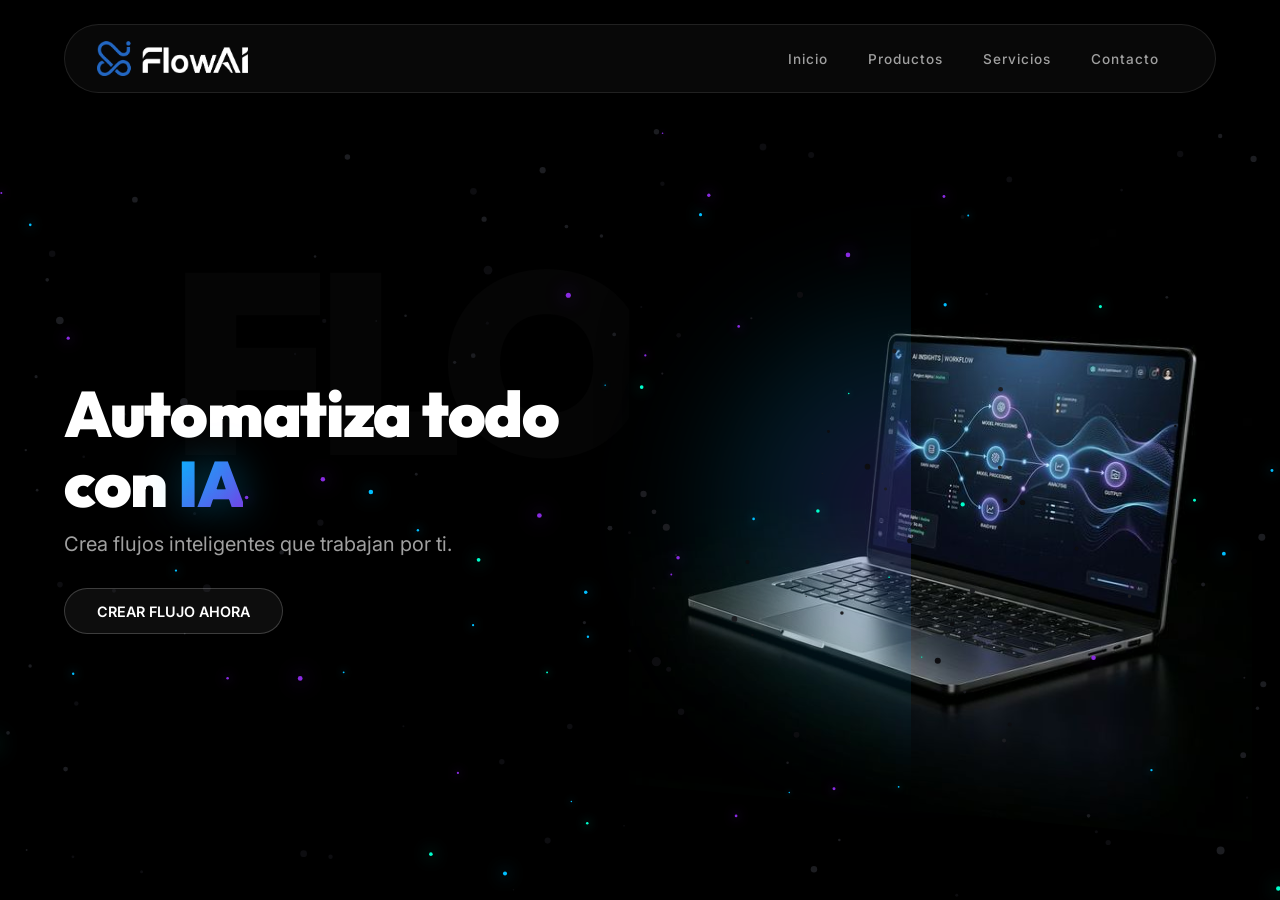
==== index.html @ 856b914f "Base Inicial- hero+header Guardando la versión inicial del proyecto con la sección Hero y el Header " ====
<!DOCTYPE html>
<html lang="es">
<head>
    <meta charset="UTF-8">
    <meta name="viewport" content="width=device-width, initial-scale=1.0">
    <title>FlowAI - Automatiza todo con IA</title>
    <link rel="stylesheet" href="style.css">
    <link href="https://fonts.googleapis.com/css2?family=Inter:wght@400;500;600;800&family=Outfit:wght@800;900&display=swap" rel="stylesheet">
</head>
<body>
    <div class="background-title">FLOWAI</div>
    
    <nav class="navbar glass">
        <div class="nav-brand">
            <img src="assets/logo.png" alt="FlowAI Logo" class="brand-logo">
        </div>
        <div class="nav-links">
            <a href="#" class="nav-link">Inicio</a>
            <a href="#" class="nav-link">Productos</a>
            <a href="#" class="nav-link">Servicios</a>
            <a href="#" class="nav-link">Contacto</a>
        </div>
        <!-- Mobile Menu Toggle -->
        <button class="mobile-menu-btn">☰</button>
    </nav>

    <main class="hero">
        <canvas id="particle-canvas" class="particle-canvas"></canvas>
        
        <div class="hero-text fade-in-up">
            <h1 class="main-title">Automatiza todo con <span class="text-gradient">IA</span></h1>
            <p class="subtitle">Crea flujos inteligentes que trabajan por ti.</p>
            <div class="hero-actions" style="margin-top: 2rem;">
                <a href="#" class="btn-primary glow-effect">CREAR FLUJO AHORA</a>
            </div>
        </div>

        <div class="hero-image-container fade-in-up delay-1" id="laptop-img-wrapper">
            <div class="image-glow-bg"></div>
            <!-- Posición ligeramente a la derecha -->
            <img src="assets/laptop.png" alt="Futuristic FlowAI Dashboard" class="main-laptop-img" id="laptop-img">
            
            <!-- Overlay animé over the screen area -->
            <div id="dashboard-overlay">
                <div class="data-pulse" style="top: 30%; left: 25%; background: var(--accent-blue); box-shadow: 0 0 20px var(--accent-blue);"></div>
                <div class="data-pulse delay-1" style="top: 55%; left: 45%; background: var(--accent-purple); box-shadow: 0 0 25px var(--accent-purple);"></div>
                <div class="data-pulse delay-2" style="top: 40%; left: 75%; background: var(--accent-green); box-shadow: 0 0 20px var(--accent-green);"></div>
                
                <svg width="100%" height="100%" class="overlay-svg">
                    <defs>
                        <linearGradient id="flowGrad" x1="0%" y1="0%" x2="100%" y2="100%">
                            <stop offset="0%" stop-color="#00bfff" stop-opacity="0" />
                            <stop offset="50%" stop-color="#8a2be2" stop-opacity="0.8" />
                            <stop offset="100%" stop-color="#00ffcc" stop-opacity="0" />
                        </linearGradient>
                    </defs>
                    <path class="flow-line-1" d="M 25% 30% Q 35% 55% 45% 55%" fill="none" stroke="url(#flowGrad)" stroke-width="2"/>
                    <path class="flow-line-2" d="M 45% 55% Q 60% 40% 75% 40%" fill="none" stroke="url(#flowGrad)" stroke-width="2"/>
                </svg>
            </div>
        </div>

    </main>

    <script src="script.js"></script>
</body>
</html>
---- style.css ----
:root {
    --bg-color: #000000;
    --accent-blue: #00bfff;
    --accent-purple: #8a2be2;
    --accent-green: #00ffcc;
    --text-main: #ffffff;
    --text-muted: #a0a0a0;
    --glass-bg: rgba(255, 255, 255, 0.03);
    --glass-border: rgba(255, 255, 255, 0.1);
}

* {
    box-sizing: border-box;
    margin: 0;
    padding: 0;
}

body {
    background-color: var(--bg-color);
    color: var(--text-main);
    font-family: 'Inter', sans-serif;
    min-height: 100vh;
    overflow-x: hidden;
    overflow-y: auto;
    display: flex;
    flex-direction: column;
}

/* Background Title */
.background-title {
    position: absolute;
    top: 40%;
    left: 50%;
    transform: translate(-50%, -50%);
    font-family: 'Outfit', sans-serif;
    font-size: 20vw;
    font-weight: 900;
    color: rgba(255, 255, 255, 0.02);
    z-index: -1;
    pointer-events: none;
    white-space: nowrap;
    letter-spacing: -0.05em;
    user-select: none;
}

/* Glassmorphism */
.glass {
    background: var(--glass-bg);
    backdrop-filter: blur(12px);
    -webkit-backdrop-filter: blur(12px);
    border: 1px solid var(--glass-border);
}

/* Navbar */
.navbar {
    display: flex;
    justify-content: space-between;
    align-items: center;
    padding: 1rem 2rem;
    margin: 1.5rem auto;
    width: 90%;
    max-width: 1400px;
    border-radius: 50px;
    z-index: 20;
    box-shadow: 0 4px 30px rgba(0, 0, 0, 0.5);
}

.nav-brand {
    display: flex;
    align-items: center;
}

.brand-logo {
    height: 35px; /* Altura óptima para escritorio */
    width: auto;
    object-fit: contain;
    transition: transform 0.3s ease;
}

.brand-logo:hover {
    transform: scale(1.05); /* Microinteracción premium */
}

.nav-links {
    display: flex;
    gap: 2.5rem;
    align-items: center;
    margin-left: auto; /* Empuja el menú a la derecha */
    margin-right: 1.5rem;
}

.nav-link {
    color: var(--text-muted);
    text-decoration: none;
    font-size: 0.85rem;
    font-weight: 500;
    letter-spacing: 1px;
    transition: color 0.3s ease;
}

.nav-link:hover { color: var(--text-main); }

.mobile-menu-btn {
    display: none;
    background: none;
    border: none;
    color: white;
    font-size: 1.5rem;
    cursor: pointer;
}

.btn-primary {
    background: rgba(255, 255, 255, 0.05);
    border: 1px solid rgba(255, 255, 255, 0.2);
    padding: 0.85rem 2rem;
    border-radius: 30px;
    color: var(--text-main);
    text-decoration: none;
    font-weight: 600;
    font-size: 0.9rem;
    transition: all 0.3s ease;
    position: relative;
    overflow: hidden;
    display: inline-block;
}

.btn-primary::before {
    content: '';
    position: absolute;
    top: 0; left: -100%;
    width: 100%; height: 100%;
    background: linear-gradient(90deg, transparent, rgba(255,255,255,0.2), transparent);
    transition: left 0.5s ease;
}

.btn-primary:hover::before { left: 100%; }

.btn-primary:hover {
    box-shadow: 0 0 20px rgba(0, 191, 255, 0.3), 0 0 40px rgba(138, 43, 226, 0.3);
    border-color: rgba(255, 255, 255, 0.6);
    background: rgba(255, 255, 255, 0.1);
    transform: translateY(-2px);
}

/* NEW Hero Section Layout */
.hero {
    display: flex;
    flex-direction: row;
    align-items: center;
    justify-content: space-between;
    flex-grow: 1;
    padding: 5vh 5%;
    perspective: 1200px;
    z-index: 1;
    max-width: 1400px;
    margin: 0 auto;
    width: 100%;
}

.hero-text {
    flex: 1;
    text-align: left;
    z-index: 10;
    max-width: 600px;
}

.main-title {
    font-size: clamp(3rem, 5vw, 5rem);
    font-family: 'Outfit', sans-serif;
    font-weight: 900;
    margin-bottom: 0.8rem;
    line-height: 1.1;
    letter-spacing: -0.02em;
}

.text-gradient {
    background: linear-gradient(135deg, var(--accent-blue), var(--accent-purple));
    -webkit-background-clip: text;
    background-clip: text;
    -webkit-text-fill-color: transparent;
    text-shadow: 0 0 40px rgba(0, 191, 255, 0.4);
}

.subtitle {
    font-size: clamp(1rem, 2vw, 1.25rem);
    color: var(--text-muted);
    max-width: 500px;
    font-weight: 400;
}

/* Image Container */
.hero-image-container {
    flex: 1.2;
    position: relative;
    display: flex;
    justify-content: center;
    align-items: center;
    transform-style: preserve-3d;
    height: 70vh;
    min-height: 500px;
    margin-left: 2rem;
}

.main-laptop-img {
    width: 120%; /* Scale up slightly for dramatic macro effect */
    max-width: 1000px;
    height: auto;
    object-fit: contain;
    filter: drop-shadow(0 40px 60px rgba(0,0,0,0.9));
    transform-style: preserve-3d;
    z-index: 3;
    animation: float-img 8s ease-in-out infinite;
    transform: rotateY(-5deg); /* Base angle */
}

@keyframes float-img {
    0%, 100% { transform: translateY(0) rotateX(2deg) rotateY(-5deg); }
    50% { transform: translateY(-12px) rotateX(0deg) rotateY(-3deg); }
}

.image-glow-bg {
    position: absolute;
    top: 50%; left: 50%;
    transform: translate(-50%, -50%);
    width: 80%; height: 80%;
    background: radial-gradient(circle at center, rgba(138, 43, 226, 0.25) 0%, rgba(0, 191, 255, 0.15) 40%, transparent 70%);
    filter: blur(50px);
    z-index: 1;
    animation: pulseGlow 6s infinite alternate ease-in-out;
    pointer-events: none;
}

@keyframes pulseGlow {
    0% { transform: translate(-50%, -50%) scale(0.9); opacity: 0.6; }
    100% { transform: translate(-50%, -50%) scale(1.1); opacity: 1; }
}

/* Particles Framework (Canvas based) */
.particle-canvas {
    position: absolute;
    top: 0; left: 0;
    width: 100%; height: 100%;
    pointer-events: none;
    z-index: 2; /* Strict background layer behind laptop */
}

/* Existing utility animations */
.delay-1 { animation-delay: 0.3s; }

.fade-in-up {
    opacity: 0;
    transform: translateY(30px);
    animation: fadeInUp 1s forwards cubic-bezier(0.16, 1, 0.3, 1);
}

@keyframes fadeInUp {
    to {
        opacity: 1;
        transform: translateY(0);
    }
}

/* Animated Dashboard Overlay */
#dashboard-overlay {
    position: absolute;
    top: 8%;
    left: 18%;
    width: 65%;
    height: 60%;
    transform-style: preserve-3d;
    z-index: 4;
    pointer-events: none;
    transform: perspective(1000px) rotateY(-5deg);
}

.data-pulse {
    position: absolute;
    width: 8px; height: 8px;
    border-radius: 50%;
    animation: ping 3s cubic-bezier(0, 0, 0.2, 1) infinite;
    transform: translate(-50%, -50%);
}

@keyframes ping {
    75%, 100% {
        transform: translate(-50%, -50%) scale(2.5);
        opacity: 0;
    }
}

.overlay-svg {
    position: absolute;
    top: 0; left: 0;
    pointer-events: none;
}

.flow-line-1, .flow-line-2 {
    stroke-dasharray: 100;
    stroke-dashoffset: 100;
    animation: svgDashFlow 4s linear infinite;
}

.flow-line-2 {
    animation-delay: 2s;
}

@keyframes svgDashFlow {
    from { stroke-dashoffset: 100; opacity: 0; }
    10% { opacity: 1; }
    80% { opacity: 1; }
    to { stroke-dashoffset: -100; opacity: 0; }
}

/* Mobile Responsiveness */
@media (max-width: 992px) {
    .hero {
        flex-direction: column-reverse;
        text-align: center;
        padding-top: 5vh;
        gap: 2rem;
    }
    
    .hero-text {
        text-align: center;
        margin-bottom: 2rem;
        max-width: 100%;
        width: 100%;
    }
    
    .hero-actions {
        display: flex;
        justify-content: center;
    }

    .subtitle { margin: 0 auto; }
    
    .hero-image-container {
        width: 100%;
        margin-left: 0;
        height: auto;
        min-height: 350px;
        display: flex;
        justify-content: center;
    }
    
    .main-laptop-img {
        width: 100%;
        max-width: 600px;
        margin-top: 0;
    }
}

@media (max-width: 768px) {
    .navbar {
        border-radius: 20px;
        padding: 1rem 1.5rem;
    }
    .brand-logo { height: 26px; } /* Ajuste de tamaño para móvil */
    .nav-links, .nav-right { display: none; }
    .mobile-menu-btn { display: block; }
    .main-title { font-size: 2.5rem; }
    .background-title { font-size: 28vw; top: 25%; }
}
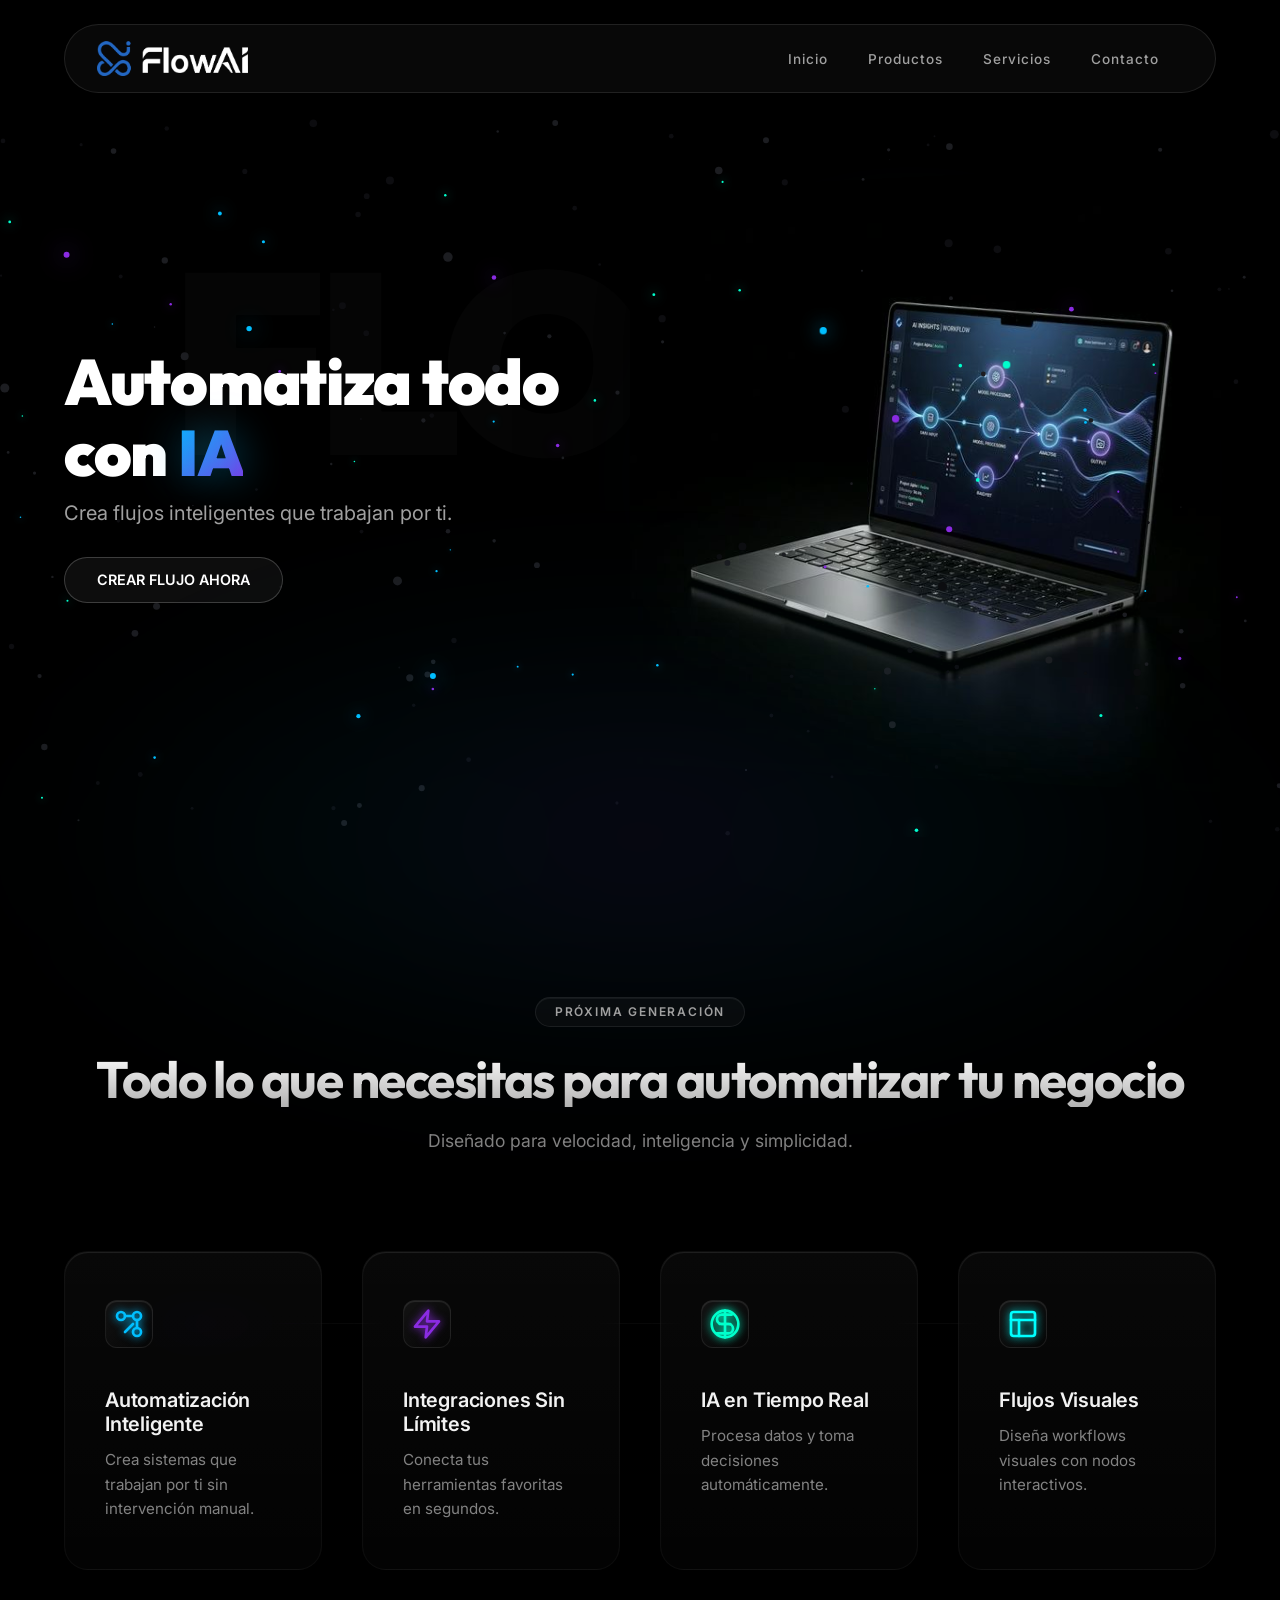
==== commit dcafecf5: "feat: sección de características completa" ====
--- a/index.html
+++ b/index.html
@@ -61,6 +61,74 @@
         </div>
 
     </main>
+    <!-- Features Section -->
+    <section class="features" id="features">
+        <div class="features-header fade-in-up">
+            <span class="features-badge">PRÓXIMA GENERACIÓN</span>
+            <h2 class="features-title">Todo lo que necesitas para automatizar tu negocio</h2>
+            <p class="features-subtitle">Diseñado para velocidad, inteligencia y simplicidad.</p>
+        </div>
+        
+        <div class="features-grid">
+            <div class="features-data-flow"></div>
+            <!-- Card 1 -->
+            <div class="feature-card glass fade-in-up delay-1">
+                <div class="card-bg-animation"></div>
+                <div class="icon-container glow-blue">
+                    <svg width="32" height="32" viewBox="0 0 24 24" fill="none" class="feature-icon" stroke="currentColor" stroke-width="2" stroke-linecap="round" stroke-linejoin="round">
+                        <circle cx="18" cy="18" r="3"></circle>
+                        <circle cx="6" cy="6" r="3"></circle>
+                        <circle cx="18" cy="6" r="3"></circle>
+                        <path d="M18 9v6"></path>
+                        <path d="M9 18l6-6"></path>
+                        <path d="M9 6l6 0"></path>
+                    </svg>
+                </div>
+                <h3 class="card-title">Automatización Inteligente</h3>
+                <p class="card-desc">Crea sistemas que trabajan por ti sin intervención manual.</p>
+            </div>
+
+            <!-- Card 2 -->
+            <div class="feature-card glass fade-in-up delay-2">
+                <div class="card-bg-animation"></div>
+                <div class="icon-container glow-purple">
+                    <svg width="32" height="32" viewBox="0 0 24 24" fill="none" class="feature-icon" stroke="currentColor" stroke-width="2" stroke-linecap="round" stroke-linejoin="round">
+                        <polygon points="13 2 3 14 12 14 11 22 21 10 12 10 13 2"></polygon>
+                    </svg>
+                </div>
+                <h3 class="card-title">Integraciones Sin Límites</h3>
+                <p class="card-desc">Conecta tus herramientas favoritas en segundos.</p>
+            </div>
+
+            <!-- Card 3 -->
+            <div class="feature-card glass fade-in-up delay-3">
+                <div class="card-bg-animation"></div>
+                <div class="icon-container glow-green">
+                    <svg width="32" height="32" viewBox="0 0 24 24" fill="none" class="feature-icon" stroke="currentColor" stroke-width="2" stroke-linecap="round" stroke-linejoin="round">
+                        <path d="M12 2v20M17 5H9.5a3.5 3.5 0 0 0 0 7h5a3.5 3.5 0 0 1 0 7H6"></path>
+                        <circle cx="12" cy="12" r="10"></circle>
+                        <path d="M16 12H8"></path>
+                    </svg>
+                </div>
+                <h3 class="card-title">IA en Tiempo Real</h3>
+                <p class="card-desc">Procesa datos y toma decisiones automáticamente.</p>
+            </div>
+
+            <!-- Card 4 -->
+            <div class="feature-card glass fade-in-up delay-4">
+                <div class="card-bg-animation"></div>
+                <div class="icon-container glow-cyan">
+                    <svg width="32" height="32" viewBox="0 0 24 24" fill="none" class="feature-icon" stroke="currentColor" stroke-width="2" stroke-linecap="round" stroke-linejoin="round">
+                        <rect x="3" y="3" width="18" height="18" rx="2" ry="2"></rect>
+                        <line x1="3" y1="9" x2="21" y2="9"></line>
+                        <line x1="9" y1="21" x2="9" y2="9"></line>
+                    </svg>
+                </div>
+                <h3 class="card-title">Flujos Visuales</h3>
+                <p class="card-desc">Diseña workflows visuales con nodos interactivos.</p>
+            </div>
+        </div>
+    </section>
 
     <script src="script.js"></script>
 </body>
--- a/style.css
+++ b/style.css
@@ -361,3 +361,272 @@
     .main-title { font-size: 2.5rem; }
     .background-title { font-size: 28vw; top: 25%; }
 }
+
+/* --- Features Section --- */
+.features {
+    padding: 10rem 5%;
+    width: 100%;
+    max-width: 1400px;
+    margin: 0 auto;
+    position: relative;
+    z-index: 10;
+}
+
+/* Ambient glow transition from Hero */
+.features::before {
+    content: '';
+    position: absolute;
+    top: 0;
+    left: 50%;
+    transform: translateX(-50%) translateY(-50%);
+    width: 100vw;
+    height: 500px;
+    background: radial-gradient(ellipse at center, rgba(138, 43, 226, 0.1) 0%, rgba(0, 191, 255, 0.05) 30%, transparent 70%);
+    pointer-events: none;
+    z-index: -1;
+    filter: blur(80px);
+}
+
+.features-header {
+    text-align: center;
+    margin-bottom: 6rem;
+}
+
+.features-badge {
+    display: inline-block;
+    padding: 0.4rem 1.2rem;
+    background: rgba(255, 255, 255, 0.03);
+    border: 1px solid rgba(255, 255, 255, 0.08);
+    border-radius: 100px;
+    font-size: 0.75rem;
+    font-weight: 600;
+    letter-spacing: 0.15em;
+    color: #a0a0a0;
+    margin-bottom: 1.5rem;
+    text-transform: uppercase;
+    box-shadow: inset 0 1px 0 rgba(255, 255, 255, 0.05);
+}
+
+.features-title {
+    font-size: clamp(2.5rem, 4vw, 4rem);
+    font-family: 'Outfit', sans-serif;
+    font-weight: 700;
+    margin-bottom: 1.25rem;
+    line-height: 1.1;
+    letter-spacing: -0.03em;
+    background: linear-gradient(180deg, #ffffff 0%, rgba(255, 255, 255, 0.7) 100%);
+    -webkit-background-clip: text;
+    background-clip: text;
+    -webkit-text-fill-color: transparent;
+}
+
+.features-subtitle {
+    font-size: clamp(1.1rem, 1.2vw, 1.25rem);
+    color: rgba(255, 255, 255, 0.5);
+    max-width: 600px;
+    margin: 0 auto;
+    line-height: 1.6;
+}
+
+.features-grid {
+    display: grid;
+    grid-template-columns: repeat(4, 1fr);
+    gap: 2.5rem;
+    position: relative;
+}
+
+/* Animated Data Flow Line */
+.features-data-flow {
+    position: absolute;
+    top: 72px; /* 3rem padding + 24px half icon */
+    left: 8%;
+    right: 8%;
+    height: 1px;
+    background: rgba(255, 255, 255, 0.04);
+    z-index: 0;
+    pointer-events: none;
+    overflow: hidden;
+}
+
+.features-data-flow::after {
+    content: '';
+    position: absolute;
+    top: 0; left: -10%; width: 25%; height: 100%;
+    background: linear-gradient(90deg, transparent, var(--accent-blue), var(--accent-purple), transparent);
+    animation: flow-line-anim 6s ease-in-out infinite;
+    box-shadow: 0 0 10px var(--accent-purple);
+}
+
+@keyframes flow-line-anim {
+    0% { left: -30%; opacity: 0; }
+    15% { opacity: 1; }
+    85% { opacity: 1; }
+    100% { left: 110%; opacity: 0; }
+}
+
+/* Feature Cards */
+.feature-card {
+    padding: 3rem 2.5rem;
+    border-radius: 24px;
+    position: relative;
+    overflow: hidden;
+    transition: all 0.5s cubic-bezier(0.16, 1, 0.3, 1);
+    display: flex;
+    flex-direction: column;
+    align-items: flex-start;
+    z-index: 1;
+    
+    /* Vercel/Linear premium glass layer */
+    background: linear-gradient(180deg, rgba(255, 255, 255, 0.03) 0%, rgba(255, 255, 255, 0.01) 100%);
+    backdrop-filter: blur(24px);
+    -webkit-backdrop-filter: blur(24px);
+    
+    /* Subtle 3D bordering */
+    border: 1px solid rgba(255, 255, 255, 0.04);
+    box-shadow: 
+        0 10px 30px rgba(0, 0, 0, 0.4),
+        inset 0 1px 1px rgba(255, 255, 255, 0.1);
+}
+
+.feature-card:hover {
+    transform: translateY(-8px) scale(1.02);
+    border-color: rgba(255, 255, 255, 0.15);
+    background: linear-gradient(180deg, rgba(255, 255, 255, 0.05) 0%, rgba(255, 255, 255, 0.01) 100%);
+    box-shadow: 
+        0 30px 60px rgba(0, 0, 0, 0.8),
+        inset 0 1px 1px rgba(255, 255, 255, 0.2), 
+        inset 0 0 40px rgba(255, 255, 255, 0.03);
+    z-index: 2;
+}
+
+/* Internal Animated Decor - Intensified Depth */
+.card-bg-animation {
+    position: absolute;
+    top: -50%;
+    left: -50%;
+    width: 200%;
+    height: 200%;
+    background: radial-gradient(circle at center, rgba(255,255,255,0.08) 0%, transparent 60%);
+    opacity: 0;
+    transition: opacity 0.6s ease;
+    pointer-events: none;
+    z-index: 0;
+}
+
+.feature-card:hover .card-bg-animation {
+    opacity: 1;
+    animation: spinGlow 12s linear infinite;
+}
+
+@keyframes spinGlow {
+    from { transform: rotate(0deg) scale(1.2); }
+    to { transform: rotate(360deg) scale(1.2); }
+}
+
+/* Icons */
+.icon-container {
+    width: 48px;
+    height: 48px;
+    border-radius: 12px;
+    display: flex;
+    justify-content: center;
+    align-items: center;
+    background: linear-gradient(135deg, rgba(255,255,255,0.05) 0%, rgba(255,255,255,0.0) 100%);
+    border: 1px solid rgba(255, 255, 255, 0.08);
+    box-shadow: inset 0 1px 1px rgba(255, 255, 255, 0.1);
+    margin-bottom: 2.5rem;
+    transition: all 0.5s cubic-bezier(0.16, 1, 0.3, 1);
+    position: relative;
+    z-index: 1;
+    animation: float-icon 4s ease-in-out infinite alternate;
+}
+
+.feature-card:nth-child(2) .icon-container { animation-delay: -1s; }
+.feature-card:nth-child(3) .icon-container { animation-delay: -2s; }
+.feature-card:nth-child(4) .icon-container { animation-delay: -3s; }
+
+@keyframes float-icon {
+    0% { transform: translateY(0); }
+    100% { transform: translateY(-5px); }
+}
+
+.feature-icon {
+    transition: all 0.5s cubic-bezier(0.16, 1, 0.3, 1);
+    filter: drop-shadow(0 0 4px currentColor); /* Base glow */
+}
+
+.glow-blue { color: var(--accent-blue); }
+.glow-purple { color: var(--accent-purple); }
+.glow-green { color: var(--accent-green); }
+.glow-cyan { color: #00ffff; }
+
+.feature-card:hover .glow-blue {
+    box-shadow: 0 0 20px rgba(0, 191, 255, 0.4) inset, 0 0 50px rgba(0, 191, 255, 0.3), inset 0 1px 1px rgba(0, 191, 255, 0.8);
+    border-color: rgba(0, 191, 255, 0.6);
+    background: rgba(0, 191, 255, 0.1);
+}
+.feature-card:hover .glow-purple {
+    box-shadow: 0 0 20px rgba(138, 43, 226, 0.4) inset, 0 0 50px rgba(138, 43, 226, 0.3), inset 0 1px 1px rgba(138, 43, 226, 0.8);
+    border-color: rgba(138, 43, 226, 0.6);
+    background: rgba(138, 43, 226, 0.1);
+}
+.feature-card:hover .glow-green {
+    box-shadow: 0 0 20px rgba(0, 255, 204, 0.4) inset, 0 0 50px rgba(0, 255, 204, 0.3), inset 0 1px 1px rgba(0, 255, 204, 0.8);
+    border-color: rgba(0, 255, 204, 0.6);
+    background: rgba(0, 255, 204, 0.1);
+}
+.feature-card:hover .glow-cyan {
+    box-shadow: 0 0 20px rgba(0, 255, 255, 0.4) inset, 0 0 50px rgba(0, 255, 255, 0.3), inset 0 1px 1px rgba(0, 255, 255, 0.8);
+    border-color: rgba(0, 255, 255, 0.6);
+    background: rgba(0, 255, 255, 0.1);
+}
+
+.feature-card:hover .feature-icon {
+    filter: drop-shadow(0 0 16px currentColor) drop-shadow(0 0 24px currentColor);
+    transform: scale(1.15) translateY(-2px);
+}
+
+/* Texts */
+.card-title {
+    font-size: 1.25rem;
+    font-weight: 600;
+    margin-bottom: 0.75rem;
+    position: relative;
+    z-index: 1;
+    letter-spacing: -0.01em;
+    color: rgba(255, 255, 255, 0.95);
+}
+
+.card-desc {
+    font-size: 0.95rem;
+    color: rgba(255, 255, 255, 0.5);
+    line-height: 1.6;
+    position: relative;
+    z-index: 1;
+    font-weight: 400;
+}
+
+/* Animations setup for delays */
+.delay-1 { animation-delay: 0.2s; }
+.delay-2 { animation-delay: 0.4s; }
+.delay-3 { animation-delay: 0.6s; }
+.delay-4 { animation-delay: 0.8s; }
+
+/* Responsive adjustments */
+@media (max-width: 1200px) {
+    .features-grid {
+        grid-template-columns: repeat(2, 1fr);
+    }
+}
+
+@media (max-width: 768px) {
+    .features {
+        padding: 5rem 5%;
+    }
+    .features-grid {
+        grid-template-columns: 1fr;
+    }
+    .feature-card {
+        padding: 2rem 1.75rem;
+    }
+}
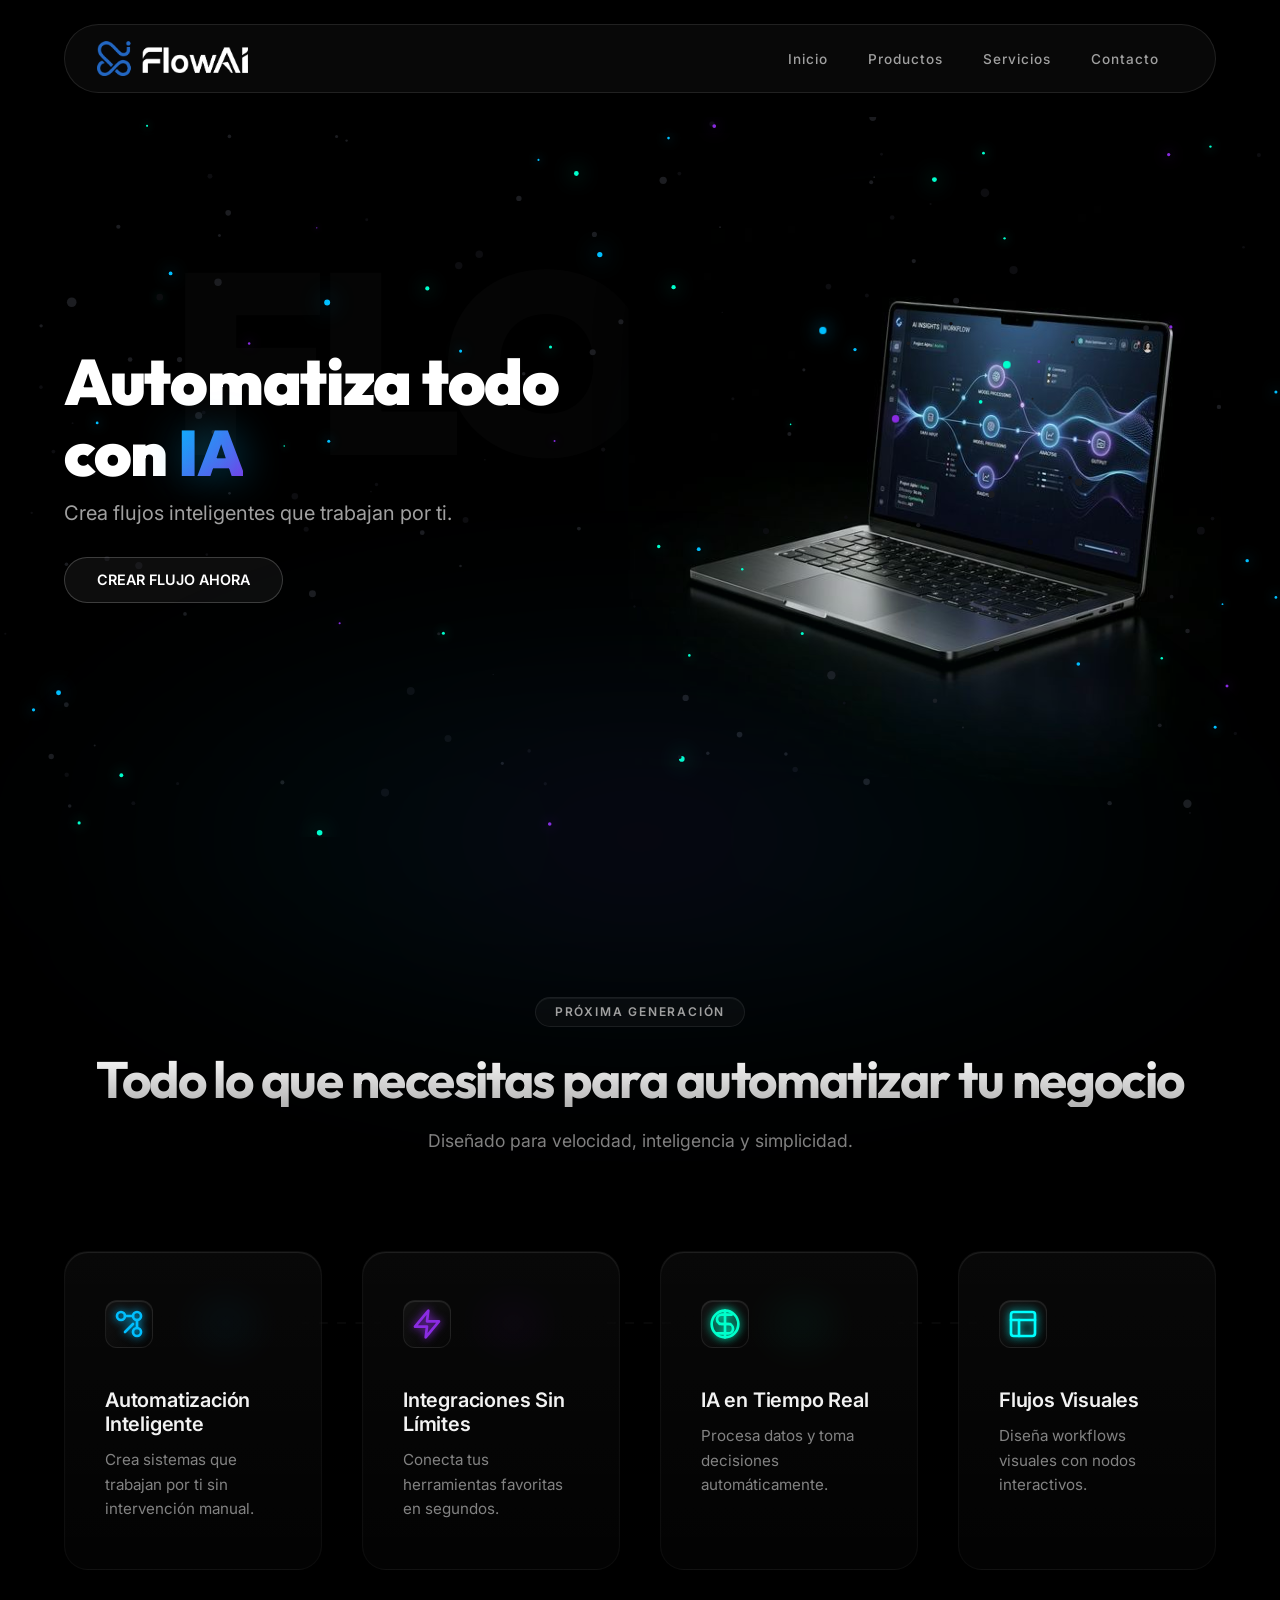
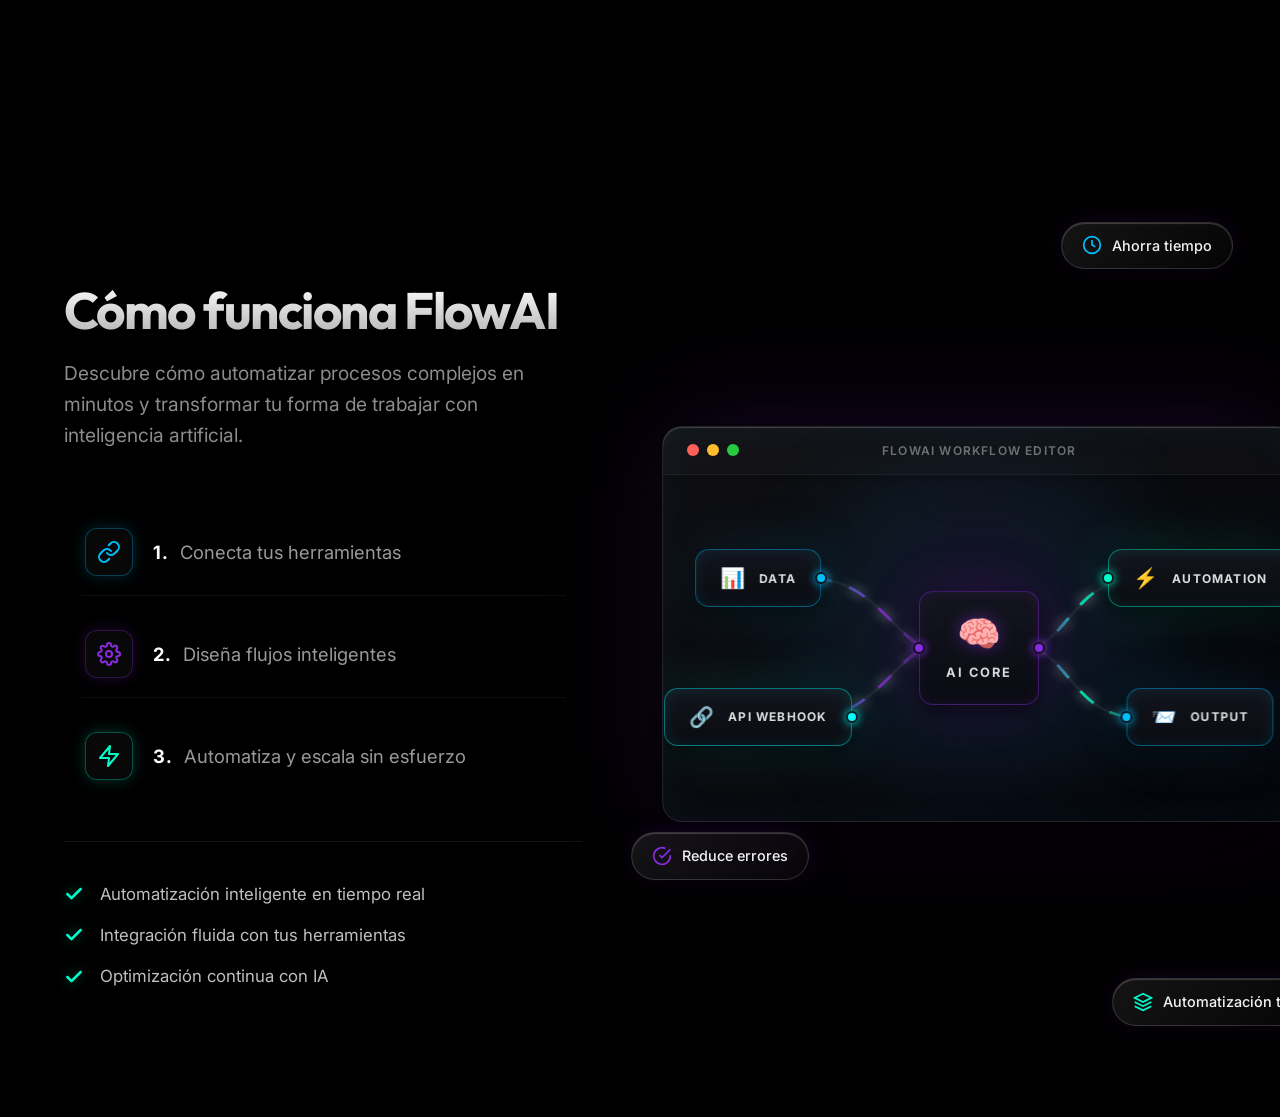
==== commit 2960ecf2: "sección-Demo/Showcase" ====
--- a/index.html
+++ b/index.html
@@ -70,7 +70,18 @@
         </div>
         
         <div class="features-grid">
-            <div class="features-data-flow"></div>
+            <!-- Animated Flow Connectors -->
+            <svg class="feature-connections-svg" viewBox="0 0 1000 10" preserveAspectRatio="none">
+                <!-- Base Tracks -->
+                <path d="M 125 5 L 375 5" class="fc-line" />
+                <path d="M 375 5 L 625 5" class="fc-line" />
+                <path d="M 625 5 L 875 5" class="fc-line" />
+                
+                <!-- Animated Packets -->
+                <path d="M 125 5 L 375 5" class="fc-anim line-1" />
+                <path d="M 375 5 L 625 5" class="fc-anim line-2" />
+                <path d="M 625 5 L 875 5" class="fc-anim line-3" />
+            </svg>
             <!-- Card 1 -->
             <div class="feature-card glass fade-in-up delay-1">
                 <div class="card-bg-animation"></div>
@@ -130,6 +141,149 @@
         </div>
     </section>
 
+    <!-- Showcase / Demo Section -->
+    <section class="showcase" id="showcase">
+        <div class="showcase-content">
+            <!-- Left Side: Text and Steps -->
+            <div class="showcase-text fade-in-up">
+                <h2 class="showcase-title">Cómo funciona FlowAI</h2>
+                <p class="showcase-subtitle">Descubre cómo automatizar procesos complejos en minutos y transformar tu forma de trabajar con inteligencia artificial.</p>
+                
+                <div class="showcase-steps">
+                    <div class="step-item fade-in-up delay-1">
+                        <div class="step-icon glow-blue">
+                            <svg width="24" height="24" viewBox="0 0 24 24" fill="none" stroke="currentcolor" stroke-width="2" stroke-linecap="round" stroke-linejoin="round"><path d="M10 13a5 5 0 0 0 7.54.54l3-3a5 5 0 0 0-7.07-7.07l-1.72 1.71"></path><path d="M14 11a5 5 0 0 0-7.54-.54l-3 3a5 5 0 0 0 7.07 7.07l1.71-1.71"></path></svg>
+                        </div>
+                        <span class="step-text"><strong>1.</strong> Conecta tus herramientas</span>
+                    </div>
+                    <div class="step-item fade-in-up delay-2">
+                        <div class="step-icon glow-purple">
+                            <svg width="24" height="24" viewBox="0 0 24 24" fill="none" stroke="currentcolor" stroke-width="2" stroke-linecap="round" stroke-linejoin="round"><circle cx="12" cy="12" r="3"></circle><path d="M19.4 15a1.65 1.65 0 0 0 .33 1.82l.06.06a2 2 0 0 1 0 2.83 2 2 0 0 1-2.83 0l-.06-.06a1.65 1.65 0 0 0-1.82-.33 1.65 1.65 0 0 0-1 1.51V21a2 2 0 0 1-2 2 2 2 0 0 1-2-2v-.09A1.65 1.65 0 0 0 9 19.4a1.65 1.65 0 0 0-1.82.33l-.06.06a2 2 0 0 1-2.83 0 2 2 0 0 1 0-2.83l.06-.06a1.65 1.65 0 0 0 .33-1.82 1.65 1.65 0 0 0-1.51-1H3a2 2 0 0 1-2-2 2 2 0 0 1 2-2h.09A1.65 1.65 0 0 0 4.6 9a1.65 1.65 0 0 0-.33-1.82l-.06-.06a2 2 0 0 1 0-2.83 2 2 0 0 1 2.83 0l.06.06a1.65 1.65 0 0 0 1.82.33H9a1.65 1.65 0 0 0 1-1.51V3a2 2 0 0 1 2-2 2 2 0 0 1 2 2v.09a1.65 1.65 0 0 0 1 1.51 1.65 1.65 0 0 0 1.82-.33l.06-.06a2 2 0 0 1 2.83 0 2 2 0 0 1 0 2.83l-.06.06a1.65 1.65 0 0 0-.33 1.82V9a1.65 1.65 0 0 0 1.51 1H21a2 2 0 0 1 2 2 2 2 0 0 1-2 2h-.09a1.65 1.65 0 0 0-1.51 1z"></path></svg>
+                        </div>
+                        <span class="step-text"><strong>2.</strong> Diseña flujos inteligentes</span>
+                    </div>
+                    <div class="step-item fade-in-up delay-3">
+                        <div class="step-icon glow-green">
+                            <svg width="24" height="24" viewBox="0 0 24 24" fill="none" stroke="currentcolor" stroke-width="2" stroke-linecap="round" stroke-linejoin="round"><path d="M13 2L3 14h9l-1 8 10-12h-9l1-8z"></path></svg>
+                        </div>
+                        <span class="step-text"><strong>3.</strong> Automatiza y escala sin esfuerzo</span>
+                    </div>
+                </div>
+                
+                <div class="showcase-value-points fade-in-up delay-4">
+                    <div class="value-point">
+                        <svg class="check-icon" viewBox="0 0 24 24" fill="none" stroke="currentColor" stroke-width="3" stroke-linecap="round" stroke-linejoin="round"><polyline points="20 6 9 17 4 12"></polyline></svg>
+                        Automatización inteligente en tiempo real
+                    </div>
+                    <div class="value-point">
+                        <svg class="check-icon" viewBox="0 0 24 24" fill="none" stroke="currentColor" stroke-width="3" stroke-linecap="round" stroke-linejoin="round"><polyline points="20 6 9 17 4 12"></polyline></svg>
+                        Integración fluida con tus herramientas
+                    </div>
+                    <div class="value-point">
+                        <svg class="check-icon" viewBox="0 0 24 24" fill="none" stroke="currentColor" stroke-width="3" stroke-linecap="round" stroke-linejoin="round"><polyline points="20 6 9 17 4 12"></polyline></svg>
+                        Optimización continua con IA
+                    </div>
+                </div>
+            </div>
+
+            <!-- Right Side: Visual Showcase -->
+            <div class="showcase-visual fade-in-up delay-2" id="showcase-visual-wrapper">
+                <div class="showcase-dashboard glass" id="showcase-dashboard">
+                    <div class="dashboard-header">
+                        <div class="window-controls">
+                            <span class="dot close"></span>
+                            <span class="dot minimize"></span>
+                            <span class="dot expand"></span>
+                        </div>
+                        <div class="dashboard-title">FlowAI Workflow Editor</div>
+                    </div>
+                    
+                    <div class="dashboard-body">
+                        <div class="dashboard-grid-bg"></div>
+                        
+                        <svg class="workflow-connections" viewBox="0 0 800 500" preserveAspectRatio="none">
+                            <defs>
+                                <linearGradient id="lineGrad1" x1="0%" y1="0%" x2="100%" y2="0%">
+                                    <stop offset="0%" stop-color="#00bfff" stop-opacity="0.2"/>
+                                    <stop offset="50%" stop-color="#8a2be2" stop-opacity="0.8"/>
+                                    <stop offset="100%" stop-color="#8a2be2" stop-opacity="0.2"/>
+                                </linearGradient>
+                                <linearGradient id="lineGrad2" x1="0%" y1="0%" x2="100%" y2="0%">
+                                    <stop offset="0%" stop-color="#8a2be2" stop-opacity="0.2"/>
+                                    <stop offset="50%" stop-color="#00ffcc" stop-opacity="0.8"/>
+                                    <stop offset="100%" stop-color="#00ffcc" stop-opacity="0.2"/>
+                                </linearGradient>
+                                <!-- Dash animation requires solid stroke with glowing effect usually, using flat colors for paths works best -->
+                            </defs>
+                            <!-- Paths with glowing dash offset applied in CSS -->
+                            <!-- DATA (X: 15% -> ~120px) to AI CORE (X: 50% -> ~400px) -->
+                            <path class="flow-path path-base" d="M 190 150 C 270 150, 300 250, 340 250" />
+                            <path class="flow-path path-anim" d="M 190 150 C 270 150, 300 250, 340 250" stroke="url(#lineGrad1)"/>
+                            
+                            <!-- API (X: 15% -> ~120px) to AI CORE -->
+                            <path class="flow-path path-base" d="M 190 350 C 270 350, 300 250, 340 250" />
+                            <path class="flow-path path-anim delay-1" d="M 190 350 C 270 350, 300 250, 340 250" stroke="url(#lineGrad1)"/>
+                            
+                            <!-- AI CORE to AUTOMATION (X: 85% -> ~680px) -->
+                            <path class="flow-path path-base" d="M 460 250 C 510 250, 520 150, 600 150" />
+                            <path class="flow-path path-anim delay-2" d="M 460 250 C 510 250, 520 150, 600 150" stroke="url(#lineGrad2)"/>
+                            
+                            <!-- AI CORE to OUTPUT (X: 85% -> ~680px) -->
+                            <path class="flow-path path-base" d="M 460 250 C 510 250, 520 350, 600 350" />
+                            <path class="flow-path path-anim delay-3" d="M 460 250 C 510 250, 520 350, 600 350" stroke="url(#lineGrad2)"/>
+                        </svg>
+
+                        <!-- Input Nodes (Moved to 15% for more visual breathing room) -->
+                        <div class="wf-node input-node glow-border-blue" style="top: 30%; left: 15%;">
+                            <div class="node-icon">📊</div><span class="node-name">DATA</span>
+                            <div class="node-port out"></div>
+                            <div class="node-glow-bg"></div>
+                        </div>
+                        <div class="wf-node input-node glow-border-cyan" style="top: 70%; left: 15%;">
+                            <div class="node-icon">🔗</div><span class="node-name">API WEBHOOK</span>
+                            <div class="node-port out"></div>
+                            <div class="node-glow-bg"></div>
+                        </div>
+                        
+                        <!-- Core Node -->
+                        <div class="wf-node core-node glow-border-purple" style="top: 50%; left: 50%;">
+                            <div class="node-port in"></div>
+                            <div class="node-icon pulse">🧠</div><span class="node-name">AI CORE</span>
+                            <div class="node-port out"></div>
+                            <div class="node-glow-bg"></div>
+                        </div>
+
+                        <!-- Output Nodes (Moved to 85% for more visual breathing room) -->
+                        <div class="wf-node output-node glow-border-green" style="top: 30%; left: 85%;">
+                            <div class="node-port in"></div>
+                            <div class="node-icon">⚡</div><span class="node-name">AUTOMATION</span>
+                            <div class="node-glow-bg"></div>
+                        </div>
+                        <div class="wf-node output-node glow-border-blue" style="top: 70%; left: 85%;">
+                            <div class="node-port in"></div>
+                            <div class="node-icon">📨</div><span class="node-name">OUTPUT</span>
+                            <div class="node-glow-bg"></div>
+                        </div>
+                    </div>
+                </div>
+
+                <!-- Floating Value Labels -->
+                <div class="value-label glass float-1" style="top: -5%; right: 10%;">
+                    <svg width="20" height="20" viewBox="0 0 24 24" fill="none" stroke="var(--accent-blue)" stroke-width="2"><circle cx="12" cy="12" r="10"></circle><polyline points="12 6 12 12 16 14"></polyline></svg>
+                    Ahorra tiempo
+                </div>
+                <div class="value-label glass float-2" style="bottom: 15%; left: -5%;">
+                    <svg width="20" height="20" viewBox="0 0 24 24" fill="none" stroke="var(--accent-purple)" stroke-width="2"><path d="M22 11.08V12a10 10 0 1 1-5.93-9.14"></path><polyline points="22 4 12 14.01 9 11.01"></polyline></svg>
+                    Reduce errores
+                </div>
+                <div class="value-label glass float-3" style="bottom: -5%; right: -5%;">
+                    <svg width="20" height="20" viewBox="0 0 24 24" fill="none" stroke="var(--accent-green)" stroke-width="2"><path d="M12 2L2 7l10 5 10-5-10-5z"></path><path d="M2 17l10 5 10-5"></path><path d="M2 12l10 5 10-5"></path></svg>
+                    Automatización total
+                </div>
+            </div>
+        </div>
+    </section>
+
     <script src="script.js"></script>
 </body>
 </html>
--- a/style.css
+++ b/style.css
@@ -435,33 +435,45 @@
     position: relative;
 }
 
-/* Animated Data Flow Line */
-.features-data-flow {
-    position: absolute;
-    top: 72px; /* 3rem padding + 24px half icon */
-    left: 8%;
-    right: 8%;
-    height: 1px;
-    background: rgba(255, 255, 255, 0.04);
+/* Animated Data Flow SVG */
+.feature-connections-svg {
+    position: absolute;
+    top: 72px; /* Aligns visually with the center of the icons */
+    left: 0;
+    width: 100%;
+    height: 10px;
+    transform: translateY(-50%);
     z-index: 0;
     pointer-events: none;
-    overflow: hidden;
-}
-
-.features-data-flow::after {
-    content: '';
-    position: absolute;
-    top: 0; left: -10%; width: 25%; height: 100%;
-    background: linear-gradient(90deg, transparent, var(--accent-blue), var(--accent-purple), transparent);
-    animation: flow-line-anim 6s ease-in-out infinite;
-    box-shadow: 0 0 10px var(--accent-purple);
-}
-
-@keyframes flow-line-anim {
-    0% { left: -30%; opacity: 0; }
-    15% { opacity: 1; }
-    85% { opacity: 1; }
-    100% { left: 110%; opacity: 0; }
+    overflow: visible;
+}
+
+.fc-line {
+    fill: none;
+    stroke: rgba(255, 255, 255, 0.04);
+    stroke-width: 2;
+    stroke-dasharray: 8 8;
+}
+
+.fc-anim {
+    fill: none;
+    stroke-width: 2;
+    /* Creating a 'packet' dash that travels */
+    stroke-dasharray: 30 250; 
+    stroke-dashoffset: 280;
+    animation: flowDataSprint 3s ease-in-out infinite;
+    stroke-linecap: round;
+}
+
+.fc-anim.line-1 { stroke: var(--accent-blue); filter: drop-shadow(0 0 8px var(--accent-blue)); }
+.fc-anim.line-2 { stroke: var(--accent-purple); filter: drop-shadow(0 0 8px var(--accent-purple)); animation-delay: 1s; }
+.fc-anim.line-3 { stroke: var(--accent-green); filter: drop-shadow(0 0 8px var(--accent-green)); animation-delay: 2s; }
+
+@keyframes flowDataSprint {
+    0% { stroke-dashoffset: 280; opacity: 0; }
+    10% { opacity: 1; }
+    80% { opacity: 1; }
+    100% { stroke-dashoffset: -30; opacity: 0; }
 }
 
 /* Feature Cards */
@@ -617,6 +629,9 @@
     .features-grid {
         grid-template-columns: repeat(2, 1fr);
     }
+    .feature-connections-svg {
+        display: none; /* Hide wide flow connection when wrapping */
+    }
 }
 
 @media (max-width: 768px) {
@@ -630,3 +645,428 @@
         padding: 2rem 1.75rem;
     }
 }
+
+/* --- Showcase Section --- */
+.showcase {
+    padding: 8rem 5%;
+    width: 100%;
+    max-width: 1400px;
+    margin: 0 auto;
+    position: relative;
+    z-index: 10;
+}
+
+.showcase-content {
+    display: flex;
+    align-items: stretch;
+    justify-content: space-between;
+    gap: 5rem;
+}
+
+.showcase-text {
+    flex: 0 0 45%;
+    display: flex;
+    flex-direction: column;
+    justify-content: center;
+}
+
+.showcase-title {
+    font-size: clamp(2.5rem, 4vw, 4rem);
+    font-family: 'Outfit', sans-serif;
+    font-weight: 700;
+    margin-top: 1.5rem;
+    margin-bottom: 1.25rem;
+    line-height: 1.1;
+    letter-spacing: -0.03em;
+    background: linear-gradient(180deg, #ffffff 0%, rgba(255, 255, 255, 0.7) 100%);
+    -webkit-background-clip: text;
+    background-clip: text;
+    -webkit-text-fill-color: transparent;
+}
+
+.showcase-subtitle {
+    font-size: 1.2rem;
+    color: rgba(255, 255, 255, 0.55);
+    line-height: 1.6;
+    margin-bottom: 3.5rem;
+    max-width: 95%;
+    font-weight: 400;
+}
+
+.showcase-steps {
+    display: flex;
+    flex-direction: column;
+    gap: 0.75rem;
+}
+
+.step-item {
+    display: flex;
+    align-items: center;
+    gap: 1.25rem;
+    padding: 1.25rem 1.25rem;
+    border-radius: 16px;
+    background: transparent;
+    border: 1px solid transparent;
+    transition: all 0.3s cubic-bezier(0.16, 1, 0.3, 1);
+    position: relative;
+}
+
+.step-item::after {
+    content: '';
+    position: absolute;
+    bottom: 0; left: 1rem; right: 1rem;
+    height: 1px;
+    background: rgba(255, 255, 255, 0.05);
+    transition: opacity 0.3s ease;
+}
+
+.step-item:last-child::after {
+    display: none;
+}
+
+.step-item:hover {
+    background: rgba(255, 255, 255, 0.02);
+    border-color: rgba(255, 255, 255, 0.08);
+    transform: translateX(8px);
+}
+
+.step-item:hover::after {
+    opacity: 0;
+}
+
+.step-icon {
+    display: flex;
+    align-items: center;
+    justify-content: center;
+    width: 48px;
+    height: 48px;
+    border-radius: 12px;
+    background: rgba(255, 255, 255, 0.03);
+    border: 1px solid rgba(255, 255, 255, 0.1);
+    transition: all 0.3s ease;
+}
+
+.step-item:hover .step-icon {
+    transform: scale(1.1);
+}
+
+.step-icon.glow-blue { color: var(--accent-blue); box-shadow: 0 0 15px rgba(0, 191, 255, 0.2); border-color: rgba(0, 191, 255, 0.3); }
+.step-icon.glow-purple { color: var(--accent-purple); box-shadow: 0 0 15px rgba(138, 43, 226, 0.2); border-color: rgba(138, 43, 226, 0.3); }
+.step-icon.glow-green { color: var(--accent-green); box-shadow: 0 0 15px rgba(0, 255, 204, 0.2); border-color: rgba(0, 255, 204, 0.3); }
+
+.step-text {
+    font-weight: 400;
+    font-size: 1.15rem;
+    color: rgba(255, 255, 255, 0.6);
+    transition: color 0.3s ease;
+}
+
+.step-text strong {
+    font-weight: 700;
+    color: #ffffff;
+    margin-right: 6px;
+    letter-spacing: 0.05em;
+}
+
+.step-item:hover .step-text {
+    color: #ffffff;
+}
+
+.showcase-value-points {
+    display: flex;
+    flex-direction: column;
+    gap: 1rem;
+    margin-top: 2.5rem;
+    padding-top: 2.5rem;
+    border-top: 1px solid rgba(255, 255, 255, 0.08); /* Slightly more prominent */
+}
+
+.value-point {
+    display: flex;
+    align-items: center;
+    gap: 16px;
+    font-size: 1.05rem;
+    color: rgba(255, 255, 255, 0.75);
+    font-weight: 400;
+    line-height: 1.5;
+}
+
+.check-icon {
+    flex-shrink: 0;
+    color: var(--accent-green);
+    width: 20px;
+    height: 20px;
+    filter: drop-shadow(0 0 6px rgba(0, 255, 204, 0.4));
+}
+
+/* Showcase Visual (Dashboard) */
+.showcase-visual {
+    flex: 0 0 55%;
+    position: relative;
+    display: flex;
+    justify-content: center;
+    align-items: center;
+    perspective: 1200px;
+}
+
+.showcase-dashboard {
+    width: 100%;
+    aspect-ratio: 16 / 10;
+    position: relative;
+    border-radius: 20px;
+    background: linear-gradient(145deg, rgba(20,20,25,0.75) 0%, rgba(5,5,10,0.95) 100%);
+    border: 1px solid rgba(255, 255, 255, 0.1);
+    box-shadow: 
+        0 40px 80px rgba(0,0,0,0.9), 
+        0 0 120px rgba(138, 43, 226, 0.2), 
+        inset 0 1px 1px rgba(255,255,255,0.2),
+        inset 0 0 40px rgba(0, 191, 255, 0.05); /* Deep inset ambient glow */
+    display: flex;
+    flex-direction: column;
+    overflow: hidden;
+    transform-style: preserve-3d;
+    z-index: 2;
+}
+
+/* Internal ambient glowing orb */
+.showcase-dashboard::before {
+    content: '';
+    position: absolute;
+    top: 50%; left: 50%;
+    width: 80%; height: 80%;
+    transform: translate(-50%, -50%);
+    background: radial-gradient(circle at center, rgba(138,43,226,0.15) 0%, rgba(0,191,255,0.08) 50%, transparent 70%);
+    filter: blur(40px);
+    z-index: 0;
+    pointer-events: none;
+    animation: dashboardAmbientPulse 8s infinite alternate ease-in-out;
+}
+
+@keyframes dashboardAmbientPulse {
+    0% { opacity: 0.6; transform: translate(-50%, -50%) scale(0.9); }
+    100% { opacity: 1; transform: translate(-50%, -50%) scale(1.1); }
+}
+
+.dashboard-header {
+    height: 48px;
+    background: rgba(255, 255, 255, 0.02);
+    border-bottom: 1px solid rgba(255, 255, 255, 0.05);
+    display: flex;
+    align-items: center;
+    padding: 0 1.5rem;
+    box-shadow: 0 2px 10px rgba(0,0,0,0.2);
+}
+
+.window-controls {
+    display: flex;
+    gap: 8px;
+}
+.window-controls .dot {
+    width: 12px; height: 12px; border-radius: 50%;
+}
+.dot.close { background: #ff5f56; }
+.dot.minimize { background: #ffbd2e; }
+.dot.expand { background: #27c93f; }
+
+.dashboard-title {
+    margin: 0 auto;
+    font-size: 0.75rem;
+    color: rgba(255, 255, 255, 0.4);
+    font-weight: 600;
+    letter-spacing: 0.1em;
+    text-transform: uppercase;
+    padding-right: 52px; /* Balance absolute push of dots */
+}
+
+.dashboard-body {
+    flex: 1;
+    position: relative;
+}
+
+.dashboard-grid-bg {
+    position: absolute;
+    top: 0; left: 0; width: 100%; height: 100%;
+    background-image: radial-gradient(rgba(255,255,255,0.05) 1px, transparent 1px);
+    background-size: 40px 40px;
+    background-position: center;
+    opacity: 0.5;
+    z-index: 0;
+}
+
+.workflow-connections {
+    position: absolute;
+    top: 0; left: 0; width: 100%; height: 100%;
+    z-index: 1;
+    pointer-events: none;
+}
+
+.flow-path {
+    fill: none;
+    stroke-width: 4;
+}
+.path-base { stroke: rgba(255, 255, 255, 0.05); }
+.path-anim {
+    stroke-dasharray: 24 24;
+    animation: flow-lines 3s linear infinite;
+    filter: drop-shadow(0 0 8px currentColor);
+}
+@keyframes flow-lines {
+    to { stroke-dashoffset: -48; }
+}
+
+/* Nodes */
+.wf-node {
+    position: absolute;
+    transform: translate(-50%, -50%);
+    display: flex;
+    align-items: center;
+    gap: 14px;
+    padding: 1rem 1.5rem;
+    border-radius: 14px;
+    background: linear-gradient(180deg, rgba(20, 22, 30, 0.95) 0%, rgba(10, 12, 18, 0.98) 100%);
+    border: 1px solid rgba(255, 255, 255, 0.15);
+    white-space: nowrap;
+    z-index: 10;
+    transition: all 0.4s cubic-bezier(0.16, 1, 0.3, 1);
+    box-shadow: 0 15px 30px rgba(0,0,0,0.6), inset 0 1px 1px rgba(255,255,255,0.1);
+    cursor: default;
+    backdrop-filter: blur(12px);
+    -webkit-backdrop-filter: blur(12px);
+}
+
+.wf-node:hover {
+    transform: translate(-50%, -50%) scale(1.08);
+    z-index: 20;
+    background: linear-gradient(180deg, rgba(25, 28, 40, 0.95) 0%, rgba(12, 14, 20, 0.98) 100%);
+}
+
+.node-icon { font-size: 1.25rem; }
+.node-name { font-size: 0.75rem; font-weight: 700; letter-spacing: 0.1em; color: rgba(255, 255, 255, 0.85); text-transform: uppercase; }
+
+.glow-border-blue { border-color: rgba(0, 191, 255, 0.4); box-shadow: inset 0 0 15px rgba(0,191,255,0.1), 0 8px 20px rgba(0,0,0,0.6); }
+.glow-border-purple { border-color: rgba(138, 43, 226, 0.4); box-shadow: inset 0 0 15px rgba(138,43,226,0.1), 0 8px 20px rgba(0,0,0,0.6); }
+.glow-border-green { border-color: rgba(0, 255, 204, 0.4); box-shadow: inset 0 0 15px rgba(0,255,204,0.1), 0 8px 20px rgba(0,0,0,0.6); }
+.glow-border-cyan { border-color: rgba(0, 255, 255, 0.4); box-shadow: inset 0 0 15px rgba(0,255,255,0.1), 0 8px 20px rgba(0,0,0,0.6); }
+
+.wf-node:hover.glow-border-blue { border-color: rgba(0, 191, 255, 0.9); box-shadow: 0 0 35px rgba(0,191,255,0.4), inset 0 0 20px rgba(0,191,255,0.2); }
+.wf-node:hover.glow-border-purple { border-color: rgba(138, 43, 226, 0.9); box-shadow: 0 0 35px rgba(138,43,226,0.4), inset 0 0 20px rgba(138,43,226,0.2); }
+.wf-node:hover.glow-border-green { border-color: rgba(0, 255, 204, 0.9); box-shadow: 0 0 35px rgba(0,255,204,0.4), inset 0 0 20px rgba(0,255,204,0.2); }
+
+/* Absolute node glow backgrounds */
+.node-glow-bg {
+    position: absolute;
+    top: 0; left: 0; right: 0; bottom: 0;
+    border-radius: 14px;
+    z-index: -1;
+    pointer-events: none;
+    opacity: 0.5;
+    transition: opacity 0.4s ease;
+}
+
+.wf-node.glow-border-blue .node-glow-bg { box-shadow: 0 0 60px rgba(0, 191, 255, 0.25); }
+.wf-node.glow-border-purple .node-glow-bg { box-shadow: 0 0 60px rgba(138, 43, 226, 0.25); }
+.wf-node.glow-border-green .node-glow-bg { box-shadow: 0 0 60px rgba(0, 255, 204, 0.25); }
+.wf-node.glow-border-cyan .node-glow-bg { box-shadow: 0 0 60px rgba(0, 255, 255, 0.25); }
+
+.wf-node:hover .node-glow-bg { opacity: 1; }
+
+.node-port {
+    position: absolute; width: 12px; height: 12px; border-radius: 50%;
+    background: currentColor; border: 2px solid rgba(14, 15, 20, 0.95);
+    top: 50%; transform: translateY(-50%);
+    box-shadow: 0 0 10px currentColor; /* Mini port glow */
+}
+.node-port.out { right: -7px; }
+.node-port.in { left: -7px; }
+
+.wf-node.glow-border-blue { color: var(--accent-blue); }
+.wf-node.glow-border-purple { color: var(--accent-purple); }
+.wf-node.glow-border-green { color: var(--accent-green); }
+.wf-node.glow-border-cyan { color: #00ffff; }
+
+/* Core Node Symmetrical Layout */
+.core-node {
+    flex-direction: column;
+    justify-content: center;
+    gap: 10px;
+    padding: 1.5rem;
+    min-width: 120px;
+    min-height: 110px;
+}
+
+.core-node .node-icon {
+    font-size: 2.2rem;
+    line-height: 1;
+    margin-bottom: 2px;
+    filter: drop-shadow(0 0 8px rgba(138,43,226,0.5));
+}
+
+.core-node .node-name {
+    font-size: 0.8rem;
+    letter-spacing: 0.15em;
+    margin-top: 2px;
+}
+
+@keyframes iconPulse {
+    0% { transform: scale(0.95); filter: drop-shadow(0 0 4px rgba(138,43,226,0.4)) brightness(0.9); }
+    100% { transform: scale(1.08); filter: drop-shadow(0 0 15px rgba(138,43,226,0.9)) brightness(1.2); }
+}
+
+.node-icon.pulse { animation: iconPulse 2.5s infinite alternate ease-in-out; }
+
+/* Floating Labels */
+.value-label {
+    position: absolute;
+    display: flex;
+    align-items: center;
+    gap: 10px;
+    padding: 0.8rem 1.25rem;
+    border-radius: 100px;
+    font-size: 0.9rem;
+    font-weight: 500;
+    color: rgba(255, 255, 255, 0.95);
+    background: linear-gradient(135deg, rgba(255, 255, 255, 0.08) 0%, rgba(255, 255, 255, 0.02) 100%);
+    border: 1px solid rgba(255, 255, 255, 0.15);
+    box-shadow: 
+        0 15px 35px rgba(0,0,0,0.7), 
+        0 0 25px rgba(138,43,226,0.15),
+        inset 0 1px 1px rgba(255,255,255,0.2);
+    z-index: 15;
+    white-space: nowrap;
+    backdrop-filter: blur(16px);
+    -webkit-backdrop-filter: blur(16px);
+}
+
+.float-1 { animation: md-float 6s ease-in-out infinite alternate; }
+.float-2 { animation: md-float 8s ease-in-out infinite alternate-reverse; }
+.float-3 { animation: md-float 7s ease-in-out infinite alternate; }
+
+@keyframes md-float {
+    0% { transform: translateY(0) translateX(0); }
+    100% { transform: translateY(-15px) translateX(5px); }
+}
+
+/* Responsive */
+@media (max-width: 992px) {
+    .showcase-content {
+        flex-direction: column;
+        gap: 3rem;
+    }
+    .showcase-text { text-align: center; }
+    .showcase-subtitle { margin: 0 auto 3rem auto; }
+    .showcase-steps { flex-direction: row; flex-wrap: wrap; justify-content: center; }
+    
+    .value-label { scale: 0.8; }
+    .float-1 { right: 0; top: -10px; }
+    .float-2 { left: 0; bottom: -10px; }
+    .float-3 { right: 0; bottom: -10px; }
+}
+
+@media (max-width: 768px) {
+    .showcase-title { font-size: 2rem; }
+    .step-item { flex: 1 1 100%; justify-content: flex-start; }
+    .showcase-dashboard { border-radius: 10px; }
+    .wf-node { padding: 0.5rem 0.75rem; gap: 6px; }
+    .node-name { font-size: 0.65rem; }
+    .node-icon { font-size: 0.9rem; }
+}
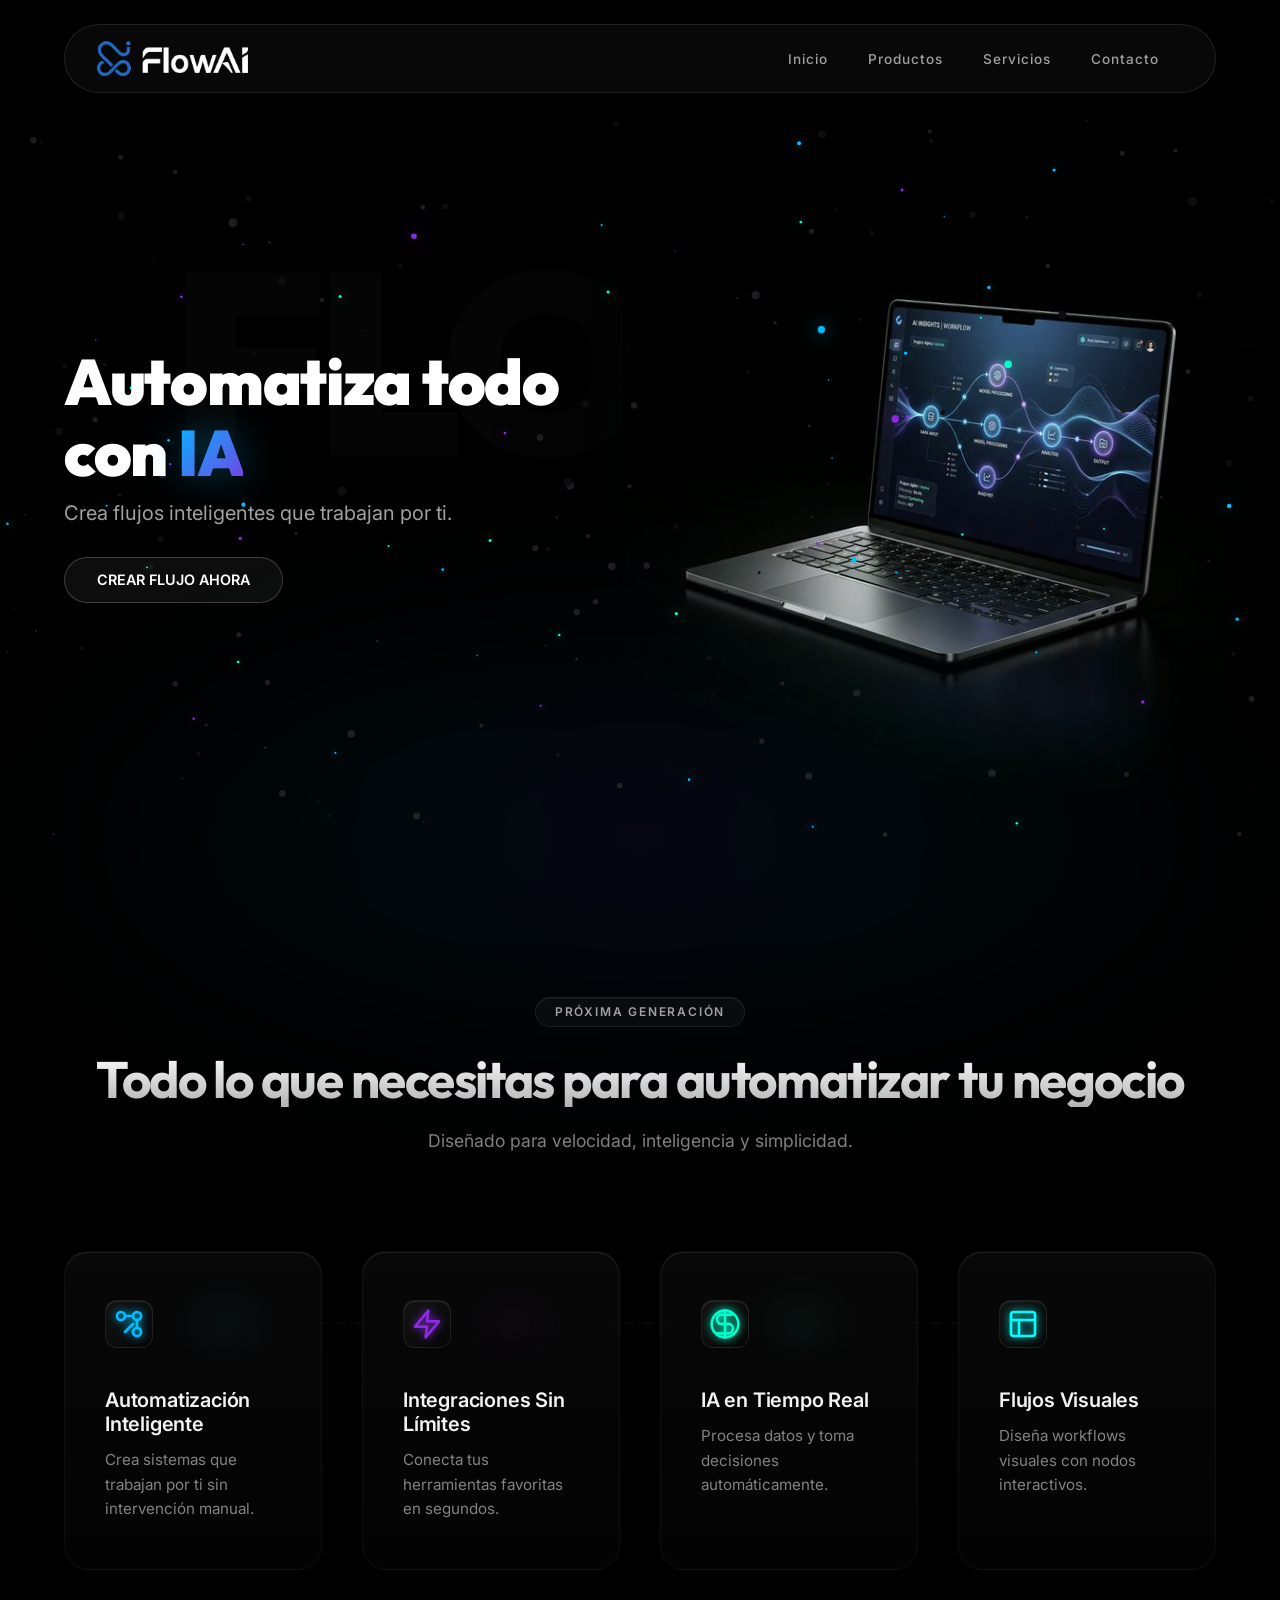
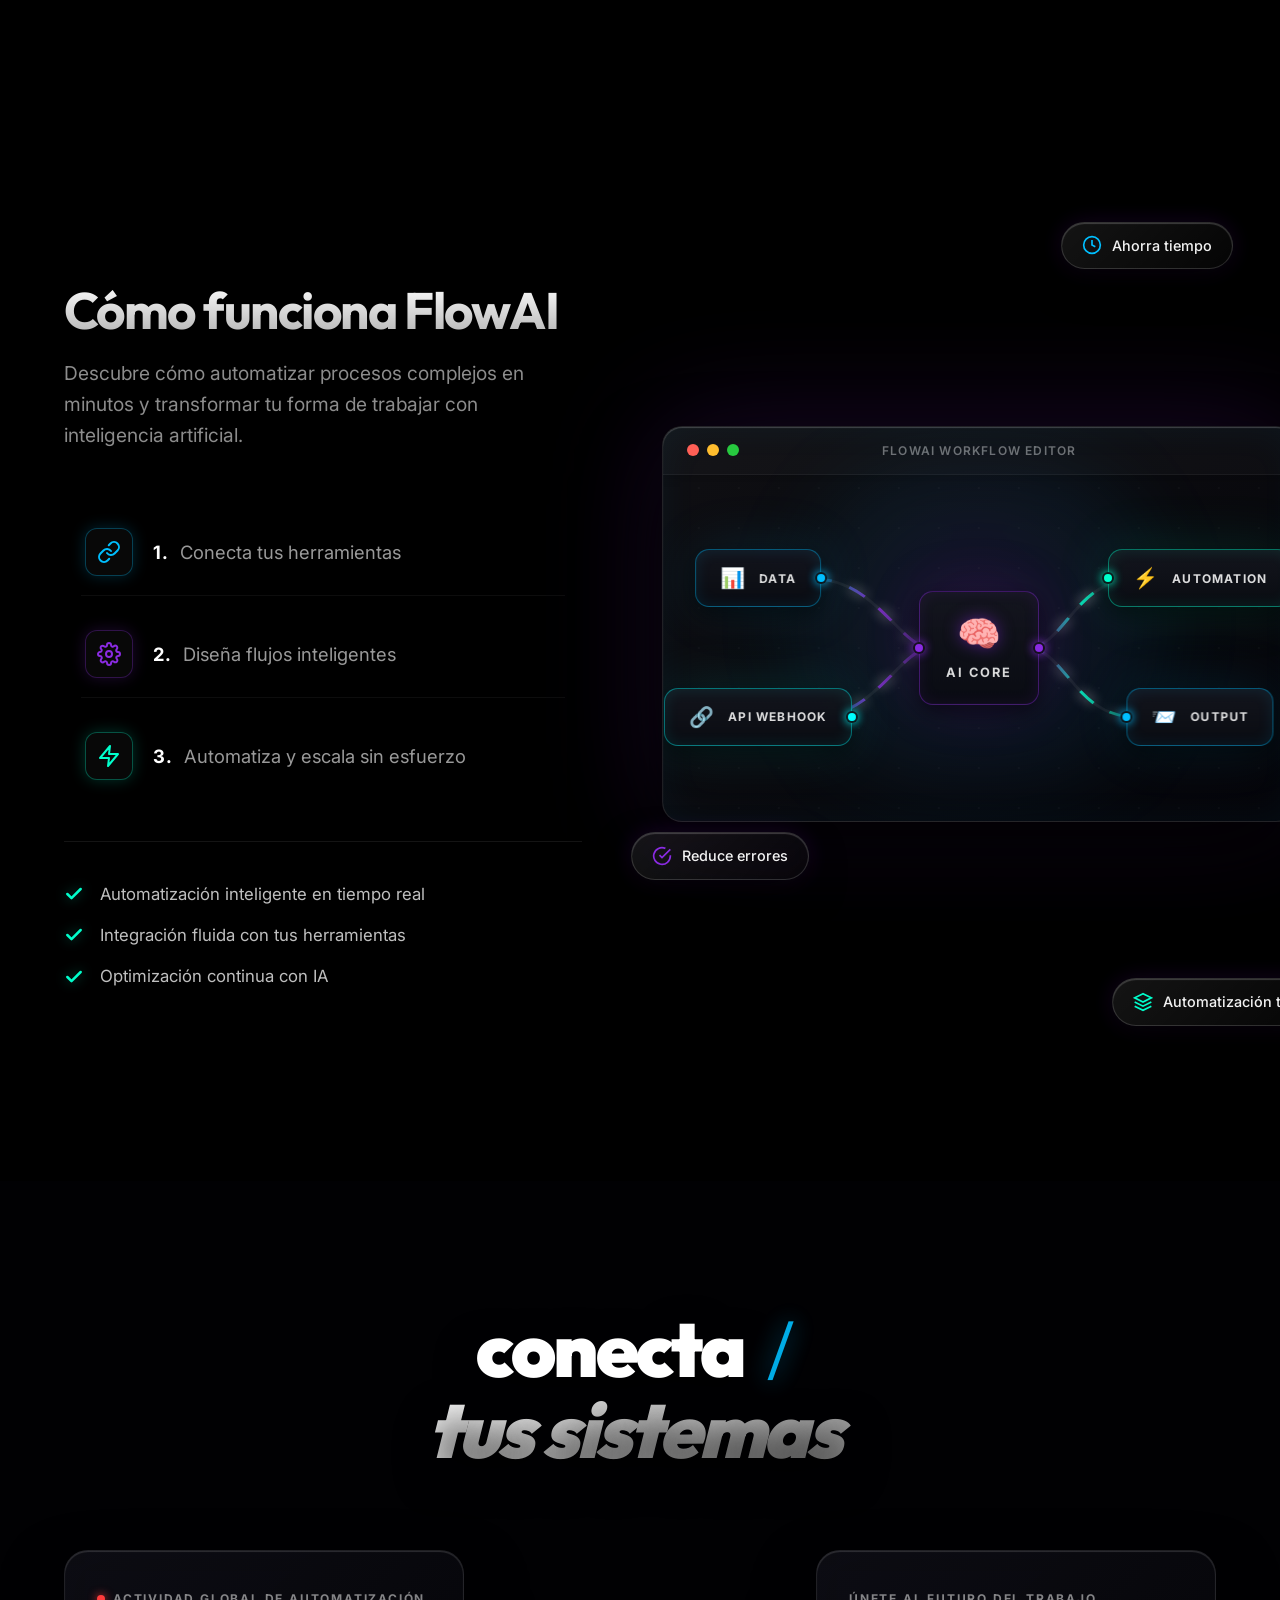
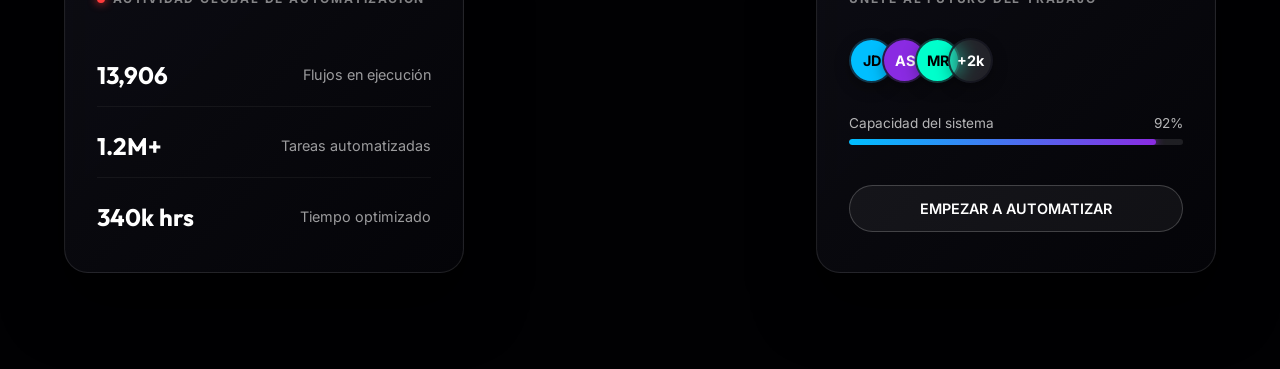
==== commit 913e6057: "sección video" ====
--- a/index.html
+++ b/index.html
@@ -284,6 +284,69 @@
         </div>
     </section>
 
+    <!-- Full Width Video Section -->
+    <section class="video-section">
+        <div class="video-overlay"></div>
+        
+        <!-- Dual Video System for Perfect Crossfade Loops -->
+        <video autoplay muted playsinline class="bg-video primary" id="bgVid1">
+            <source src="assets/Digital_workflow_created_202603260035.mp4" type="video/mp4">
+        </video>
+        <video muted playsinline class="bg-video secondary" id="bgVid2">
+            <source src="assets/Digital_workflow_created_202603260035.mp4" type="video/mp4">
+        </video>
+        
+        <div class="video-content-wrapper">
+            <div class="video-text-center fade-in-up">
+                <h2 class="video-main-text">
+                    conecta <span class="slash">/</span><br>
+                    <span class="italic">tus sistemas</span>
+                </h2>
+            </div>
+            
+            <div class="video-widgets-container">
+                <!-- Left Widget -->
+                <div class="widget-glass widget-left slide-in-left">
+                    <div class="widget-header">
+                        <div class="live-dot"></div> ACTIVIDAD GLOBAL DE AUTOMATIZACIÓN
+                    </div>
+                    <div class="metrics-grid">
+                        <div class="metric">
+                            <span class="metric-value" id="workflows-count">14,208</span>
+                            <span class="metric-label">Flujos en ejecución</span>
+                        </div>
+                        <div class="metric">
+                            <span class="metric-value">1.2M+</span>
+                            <span class="metric-label">Tareas automatizadas</span>
+                        </div>
+                        <div class="metric">
+                            <span class="metric-value">340k hrs</span>
+                            <span class="metric-label">Tiempo optimizado</span>
+                        </div>
+                    </div>
+                </div>
+                
+                <!-- Right Widget -->
+                <div class="widget-glass widget-right slide-in-right">
+                    <div class="widget-header">ÚNETE AL FUTURO DEL TRABAJO</div>
+                    <div class="avatars-container">
+                        <div class="avatar bg-blue">JD</div>
+                        <div class="avatar bg-purple">AS</div>
+                        <div class="avatar bg-green">MR</div>
+                        <div class="avatar-more">+2k</div>
+                    </div>
+                    <div class="progress-container">
+                        <div class="progress-label"><span>Capacidad del sistema</span> <span>92%</span></div>
+                        <div class="progress-bar-bg">
+                            <div class="progress-bar-fill"></div>
+                        </div>
+                    </div>
+                    <a href="#" class="btn-primary glow-effect btn-full" style="width:100%; text-align:center; margin-top:1.5rem;">EMPEZAR A AUTOMATIZAR</a>
+                </div>
+            </div>
+        </div>
+    </section>
+
     <script src="script.js"></script>
 </body>
 </html>
--- a/style.css
+++ b/style.css
@@ -1070,3 +1070,252 @@
     .node-name { font-size: 0.65rem; }
     .node-icon { font-size: 0.9rem; }
 }
+
+/* --- Video Section --- */
+.video-section {
+    position: relative;
+    width: 100%;
+    min-height: 80vh;
+    display: flex;
+    align-items: center;
+    justify-content: center;
+    overflow: hidden;
+    padding: 6rem 0;
+    margin-top: 4rem;
+}
+
+.bg-video {
+    position: absolute;
+    top: 50%;
+    left: 50%;
+    width: 100%;
+    height: 100%;
+    object-fit: cover;
+    /* Scale up by 5% to cleanly hide the blue recording border and red square */
+    transform: translate(-50%, -50%) scale(1.05);
+    z-index: 1;
+    will-change: transform, opacity;
+    pointer-events: none;
+    transition: opacity 1.5s ease-in-out;
+}
+
+.bg-video.primary { opacity: 1; }
+.bg-video.secondary { opacity: 0; }
+
+.video-overlay {
+    position: absolute;
+    inset: 0;
+    /* Increased to 60% opacity for cinematic text contrast, keeping neon readable */
+    background: rgba(3, 3, 5, 0.6); 
+    z-index: 2;
+}
+
+.video-content-wrapper {
+    position: relative;
+    z-index: 3;
+    width: 100%;
+    max-width: 1400px;
+    padding: 0 5%;
+    display: flex;
+    flex-direction: column;
+    justify-content: space-between;
+    min-height: 60vh;
+}
+
+.video-text-center {
+    text-align: center;
+    margin-top: 2rem;
+    padding: 0 1rem;
+}
+
+.video-main-text {
+    font-size: clamp(3rem, 6vw, 6.5rem);
+    font-family: 'Outfit', sans-serif;
+    font-weight: 900;
+    color: #ffffff;
+    text-transform: lowercase;
+    line-height: 1.05;
+    letter-spacing: -0.04em;
+    text-shadow: 0 15px 40px rgba(0,0,0,0.9);
+}
+
+.video-main-text .slash {
+    color: var(--accent-blue);
+    font-weight: 300;
+    margin: 0 0.15em;
+    opacity: 0.9;
+    text-shadow: 0 0 25px rgba(0, 191, 255, 0.6);
+}
+
+.video-main-text .italic {
+    font-style: italic;
+    font-weight: 900;
+    background: linear-gradient(135deg, #ffffff 0%, rgba(255, 255, 255, 0.6) 100%);
+    -webkit-background-clip: text;
+    background-clip: text;
+    color: transparent;
+    /* Prevents the slant of the final italic 's' from being clipped by the background-box */
+    padding-right: 0.15em; 
+    display: inline-block;
+}
+
+.video-widgets-container {
+    display: flex;
+    justify-content: space-between;
+    align-items: stretch;
+    margin-top: 5rem;
+    gap: 3rem;
+}
+
+.widget-glass {
+    background: linear-gradient(135deg, rgba(20, 20, 30, 0.6) 0%, rgba(5, 5, 10, 0.8) 100%);
+    backdrop-filter: blur(24px);
+    -webkit-backdrop-filter: blur(24px);
+    border: 1px solid rgba(255, 255, 255, 0.1);
+    border-radius: 24px;
+    padding: 2.5rem 2rem;
+    width: 400px;
+    box-shadow: 0 30px 60px rgba(0,0,0,0.8), inset 0 1px 1px rgba(255,255,255,0.15);
+    color: #ffffff;
+    display: flex;
+    flex-direction: column;
+    justify-content: space-between;
+}
+
+.widget-header {
+    font-size: 0.75rem;
+    font-weight: 700;
+    letter-spacing: 0.15em;
+    color: rgba(255,255,255,0.5);
+    display: flex;
+    align-items: center;
+    gap: 8px;
+    margin-bottom: 2rem;
+}
+
+.live-dot {
+    width: 8px; height: 8px;
+    background: #ff3b3b;
+    border-radius: 50%;
+    box-shadow: 0 0 10px #ff3b3b;
+    animation: pulseRed 1.5s infinite alternate;
+}
+
+@keyframes pulseRed {
+    0% { opacity: 0.5; transform: scale(0.9); }
+    100% { opacity: 1; transform: scale(1.2); }
+}
+
+.metrics-grid {
+    display: flex;
+    flex-direction: column;
+    gap: 1.5rem;
+}
+
+.metric {
+    display: flex;
+    align-items: center;
+    justify-content: space-between;
+    border-bottom: 1px solid rgba(255,255,255,0.05);
+    padding-bottom: 1rem;
+}
+.metric:last-child {
+    border-bottom: none;
+    padding-bottom: 0;
+}
+
+.metric-value {
+    font-size: 1.5rem;
+    font-family: 'Outfit', sans-serif;
+    font-weight: 700;
+    color: #fff;
+}
+
+.metric-label {
+    font-size: 0.9rem;
+    color: rgba(255,255,255,0.6);
+}
+
+.avatars-container {
+    display: flex;
+    margin-bottom: 2rem;
+}
+
+.avatar, .avatar-more {
+    width: 45px; height: 45px;
+    border-radius: 50%;
+    display: flex; justify-content: center; align-items: center;
+    font-weight: 700; font-size: 0.9rem; color: #fff;
+    border: 2px solid rgba(20,20,30,0.8);
+    margin-right: -12px;
+    box-shadow: 0 5px 15px rgba(0,0,0,0.3);
+}
+
+.avatar.bg-blue { background: var(--accent-blue); color: #000; }
+.avatar.bg-purple { background: var(--accent-purple); }
+.avatar.bg-green { background: var(--accent-green); color: #000; }
+.avatar-more { background: rgba(255,255,255,0.1); backdrop-filter: blur(10px); }
+
+.progress-container {
+    margin-bottom: 1rem;
+}
+
+.progress-label {
+    display: flex; justify-content: space-between;
+    font-size: 0.85rem; color: rgba(255,255,255,0.7);
+    margin-bottom: 0.5rem;
+}
+
+.progress-bar-bg {
+    width: 100%; height: 6px;
+    background: rgba(255,255,255,0.1);
+    border-radius: 3px;
+    overflow: hidden;
+}
+
+.progress-bar-fill {
+    height: 100%; width: 92%;
+    background: linear-gradient(90deg, var(--accent-blue), var(--accent-purple));
+    border-radius: 3px;
+    box-shadow: 0 0 10px var(--accent-purple);
+    animation: progressLoad 2s ease-out forwards;
+}
+
+@keyframes progressLoad {
+    from { width: 0%; }
+    to { width: 92%; }
+}
+
+.btn-full { display: block; }
+
+/* In viewport animations */
+.slide-in-left {
+    opacity: 0; transform: translateX(-50px);
+    transition: all 1s cubic-bezier(0.16, 1, 0.3, 1);
+}
+.slide-in-right {
+    opacity: 0; transform: translateX(50px);
+    transition: all 1s cubic-bezier(0.16, 1, 0.3, 1);
+}
+
+.widget-visible.slide-in-left, .widget-visible.slide-in-right {
+    opacity: 1; transform: translateX(0);
+}
+
+/* Responsive constraints */
+@media (max-width: 992px) {
+    .video-widgets-container {
+        flex-direction: column;
+        align-items: center;
+        gap: 3rem;
+    }
+    .widget-glass {
+        width: 100%; max-width: 450px;
+    }
+}
+@media (max-width: 768px) {
+    .video-main-text {
+        font-size: clamp(2.5rem, 10vw, 4rem);
+    }
+}
+
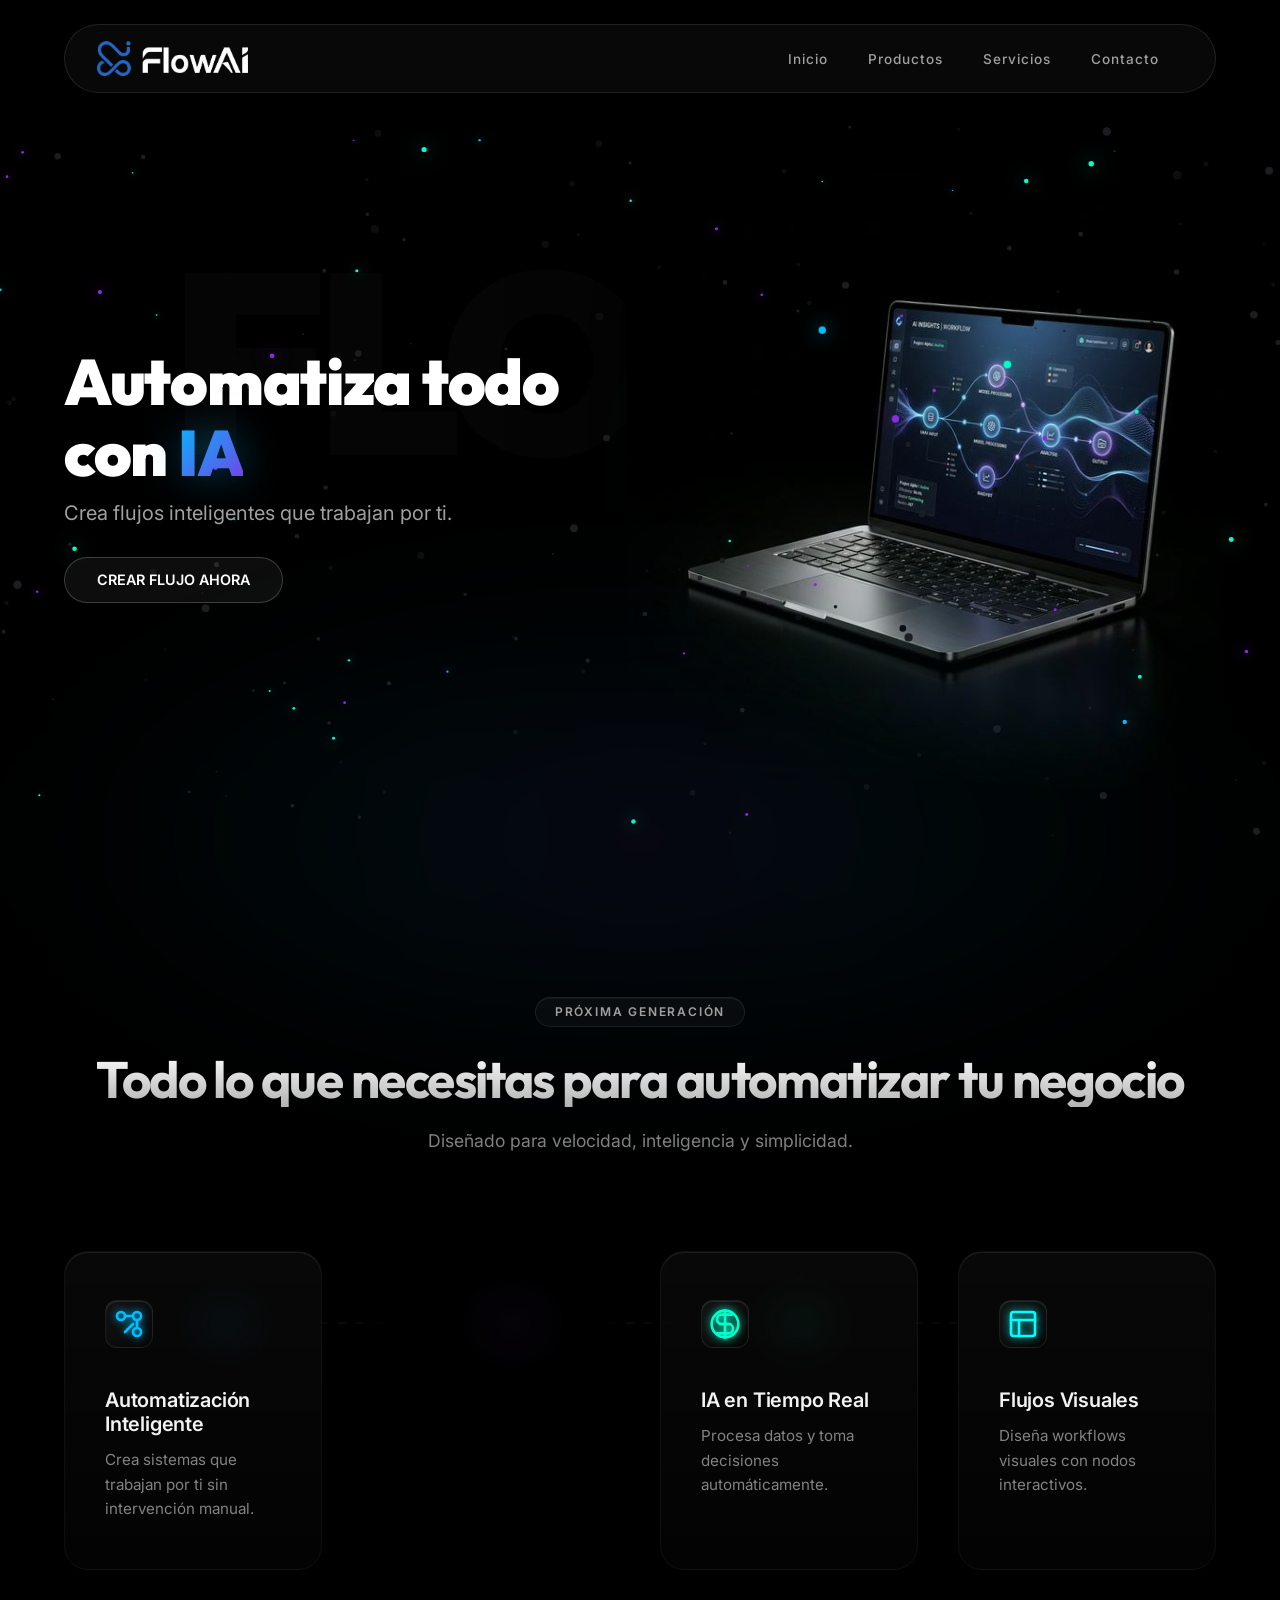
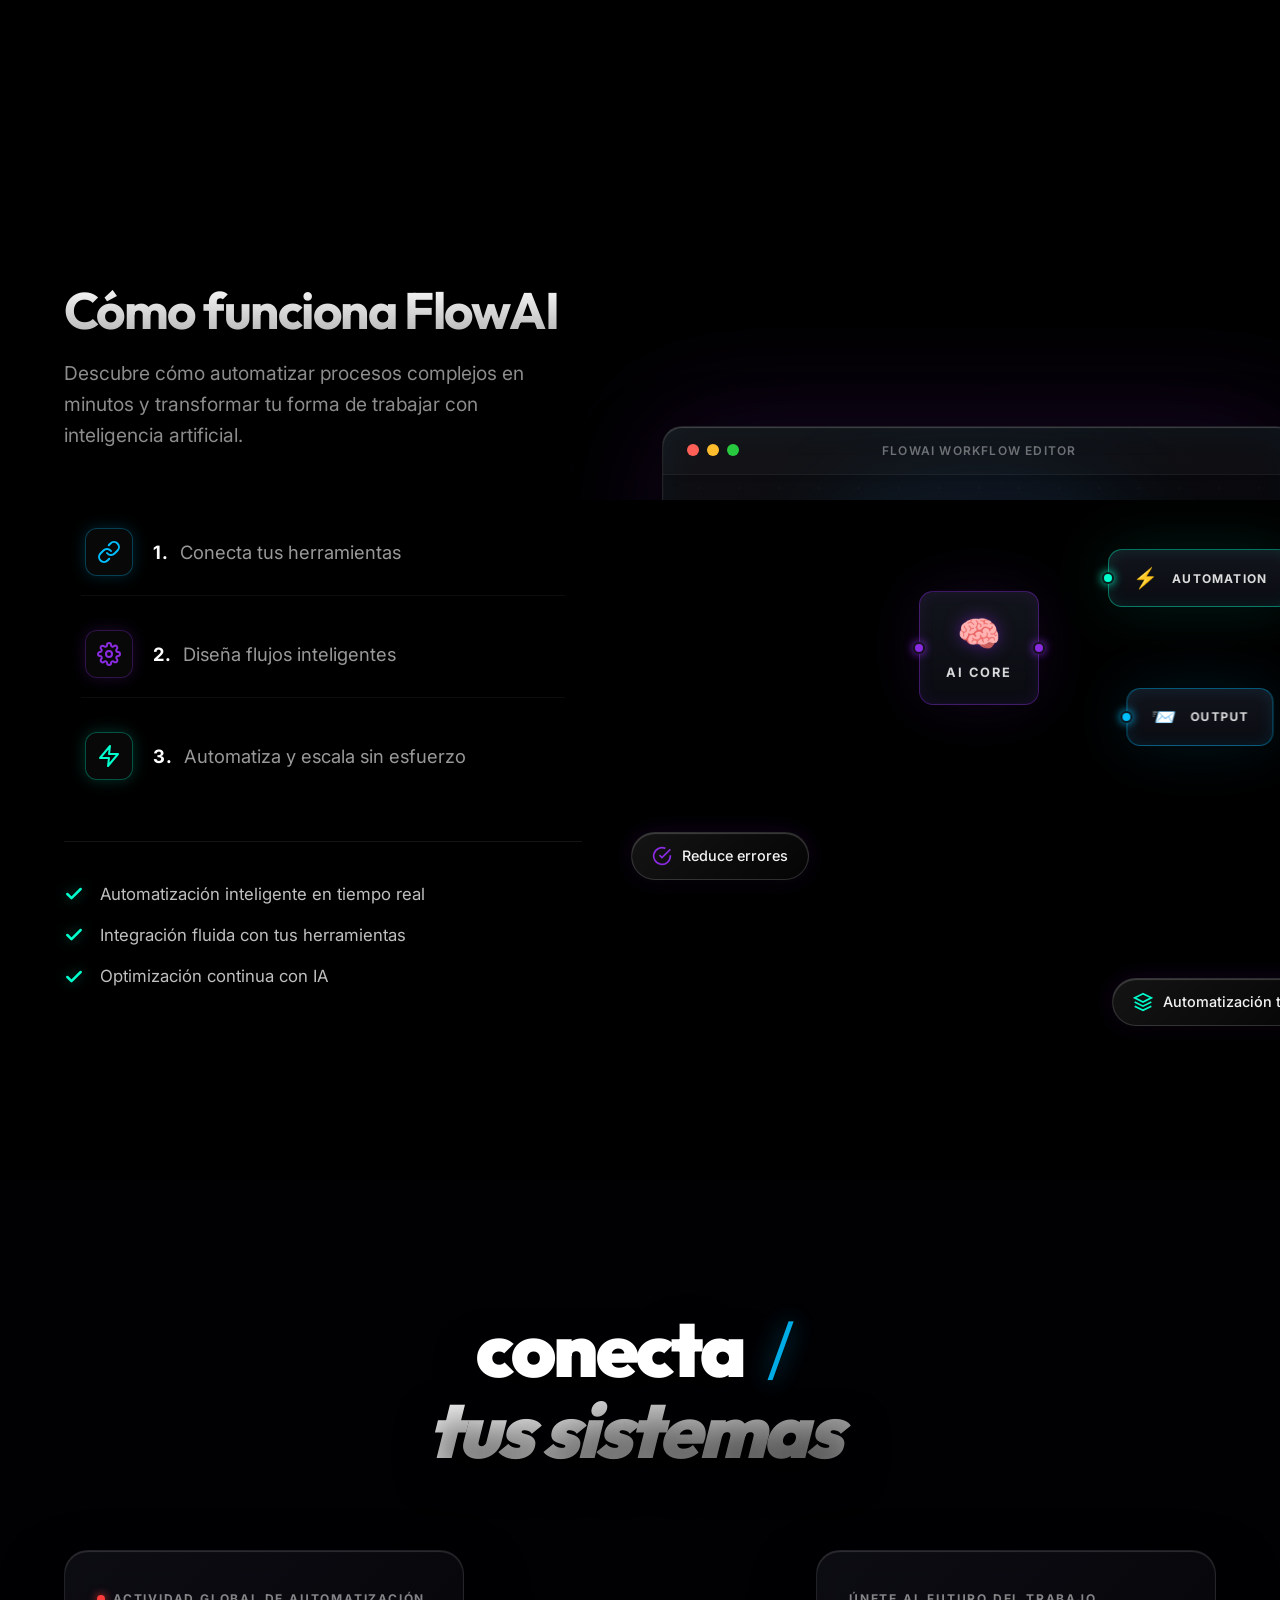
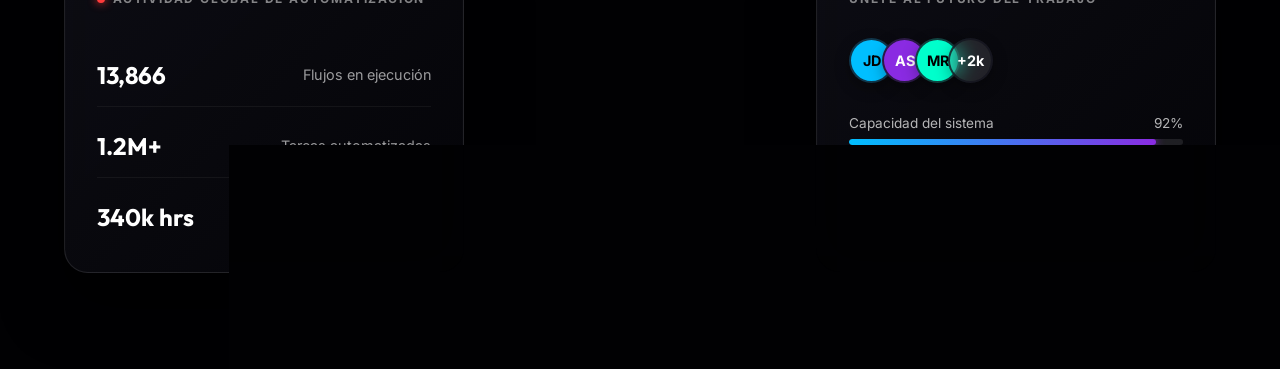
==== commit dd136dfa: "arreglo de sección video" ====
--- a/index.html
+++ b/index.html
@@ -285,14 +285,10 @@
     </section>
 
     <!-- Full Width Video Section -->
-    <section class="video-section">
+    <section class="video-section" id="hero-video-section">
         <div class="video-overlay"></div>
         
-        <!-- Dual Video System for Perfect Crossfade Loops -->
-        <video autoplay muted playsinline class="bg-video primary" id="bgVid1">
-            <source src="assets/Digital_workflow_created_202603260035.mp4" type="video/mp4">
-        </video>
-        <video muted playsinline class="bg-video secondary" id="bgVid2">
+        <video muted playsinline class="bg-video" id="bgVidHero">
             <source src="assets/Digital_workflow_created_202603260035.mp4" type="video/mp4">
         </video>
         
--- a/style.css
+++ b/style.css
@@ -1096,11 +1096,15 @@
     z-index: 1;
     will-change: transform, opacity;
     pointer-events: none;
-    transition: opacity 1.5s ease-in-out;
-}
-
-.bg-video.primary { opacity: 1; }
-.bg-video.secondary { opacity: 0; }
+    /* Start completely hidden for smooth scroll-in reveal */
+    opacity: 0; 
+    transition: opacity 2.5s cubic-bezier(0.25, 1, 0.5, 1);
+}
+
+.bg-video.is-playing {
+    /* Slowly revealed cinematically as video plays */
+    opacity: 1;
+}
 
 .video-overlay {
     position: absolute;
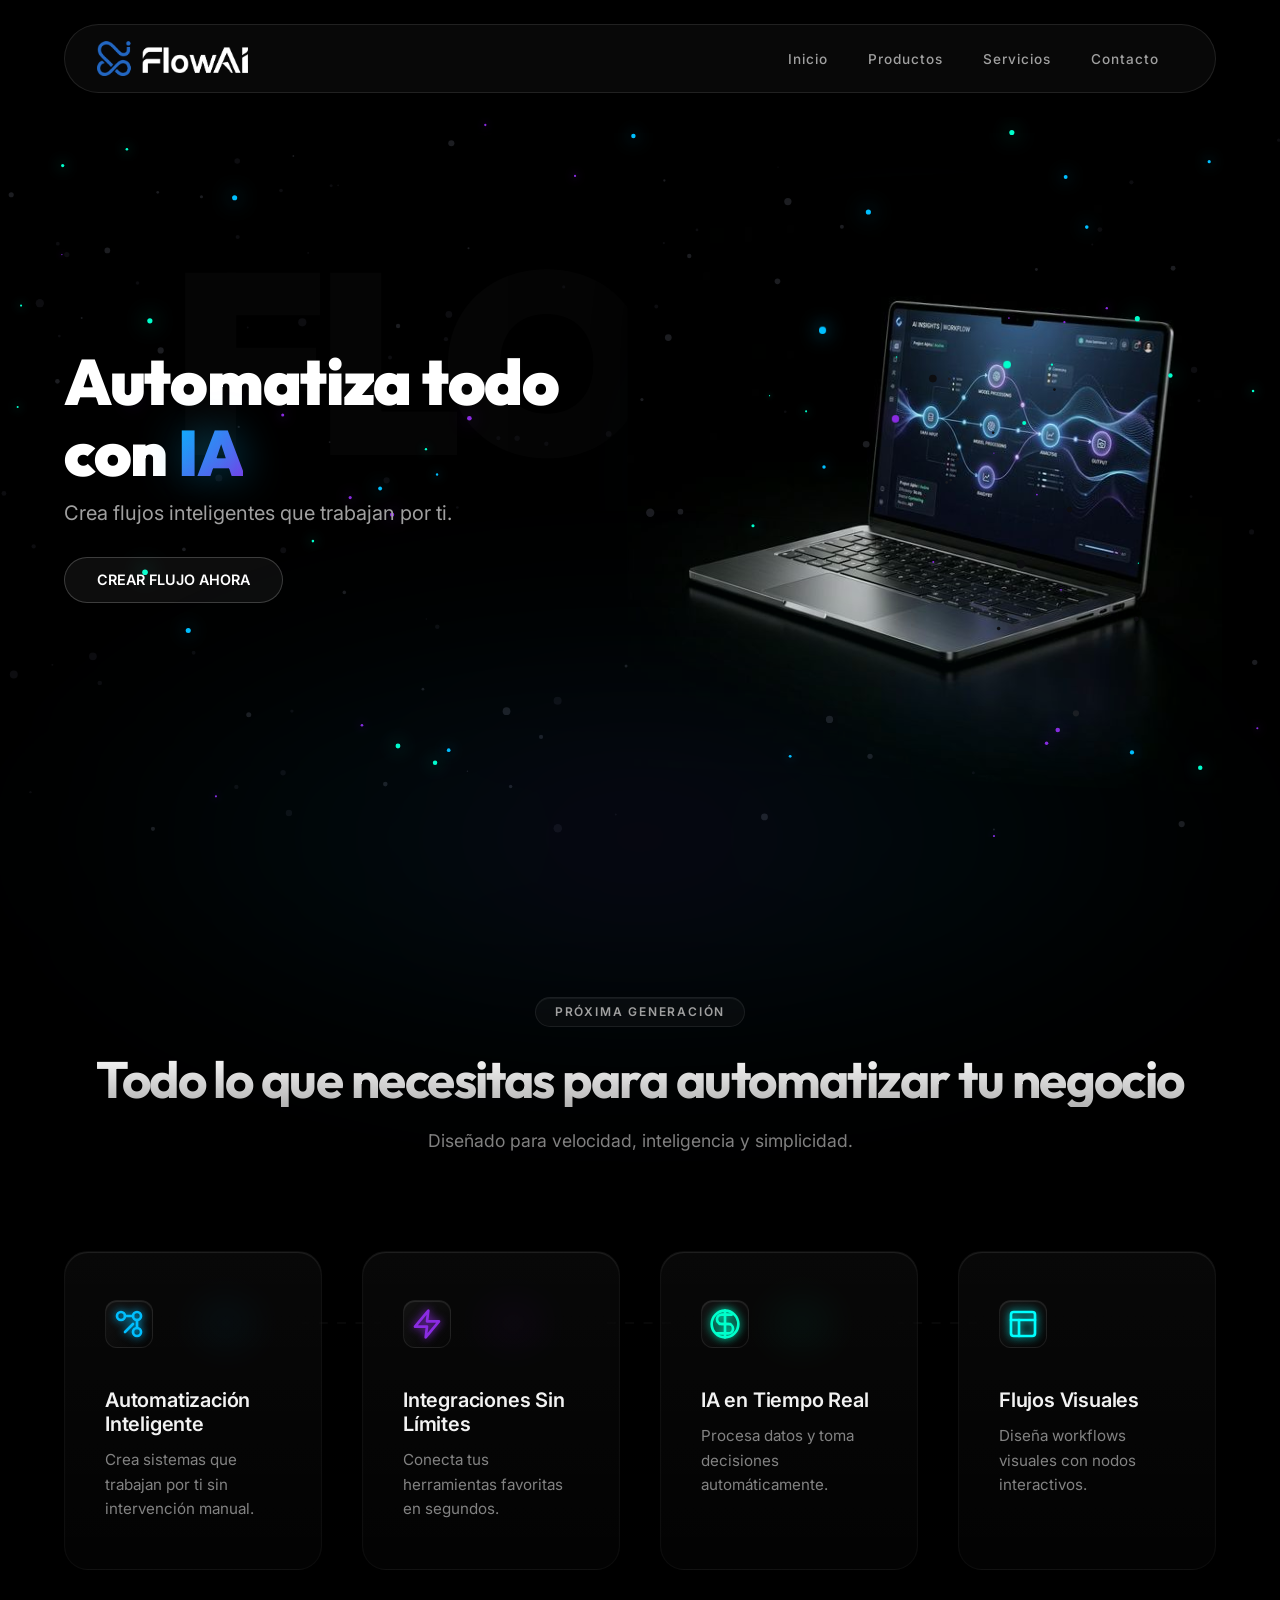
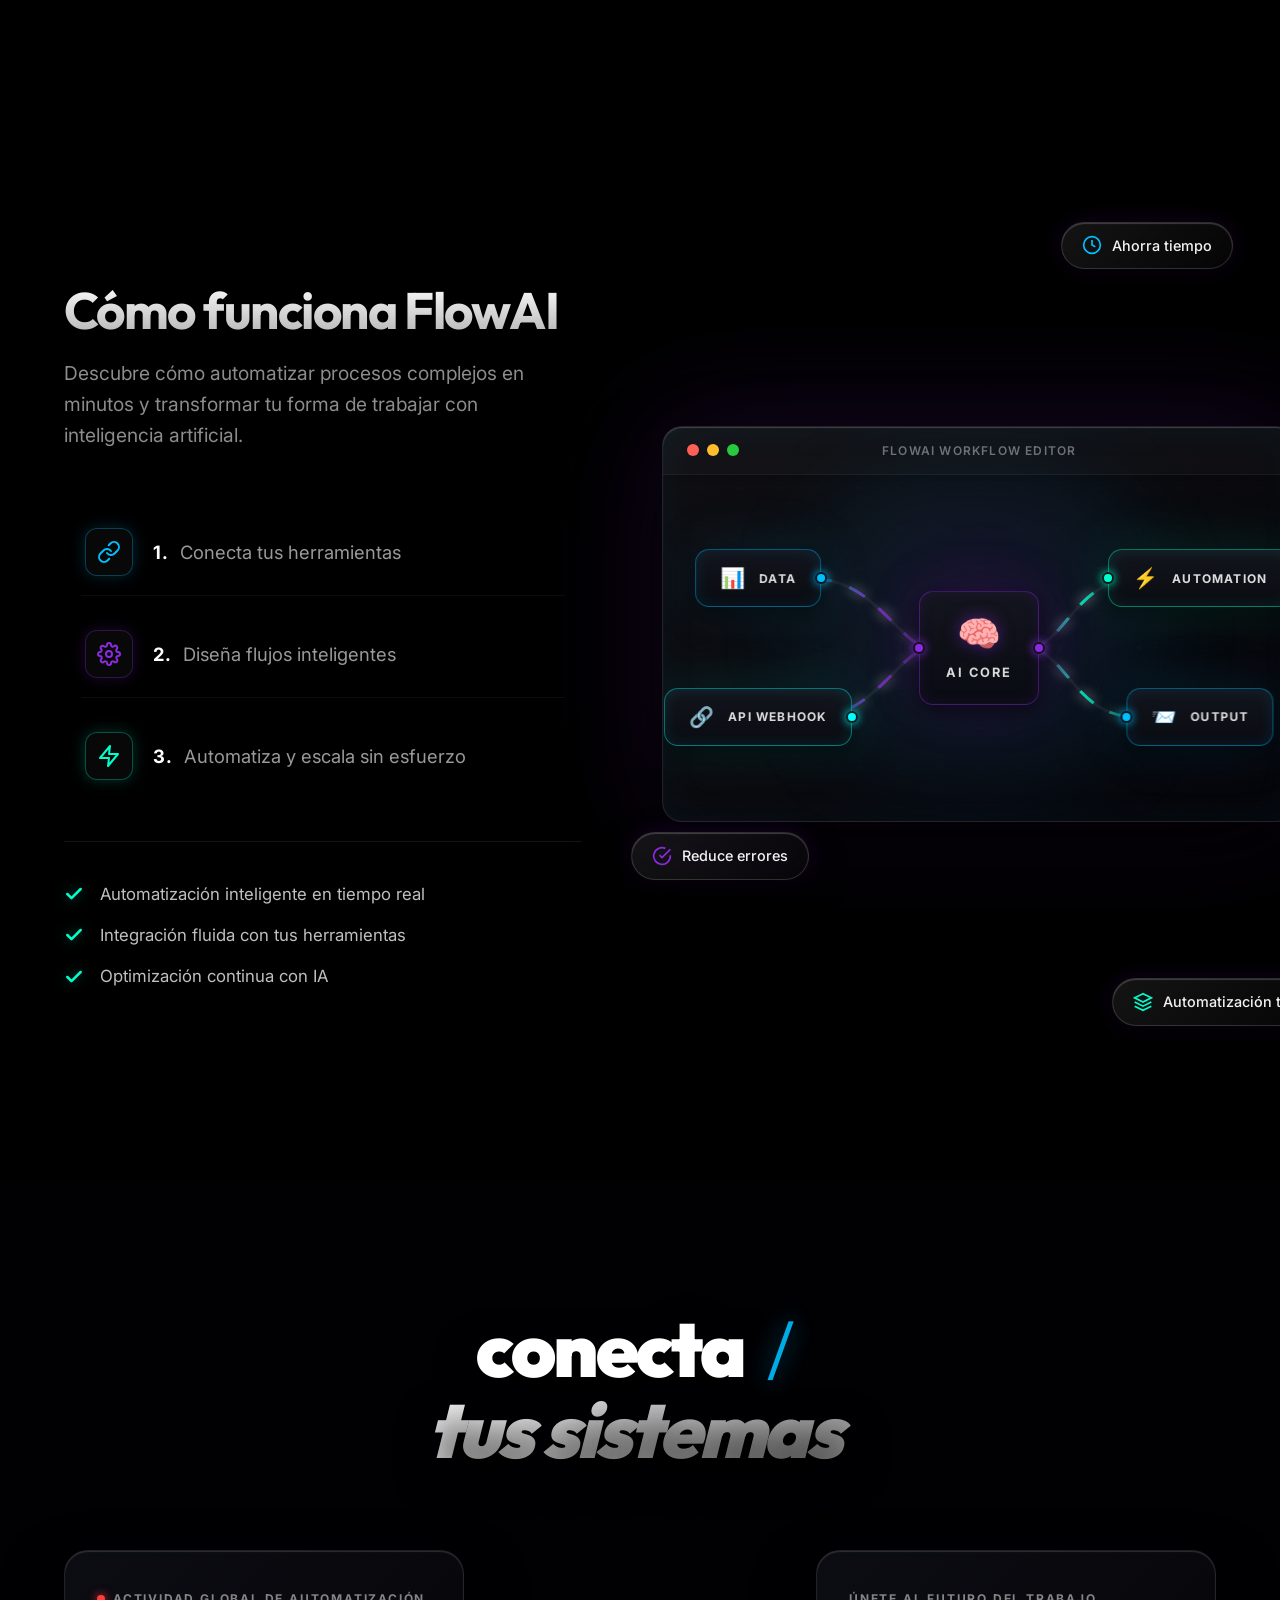
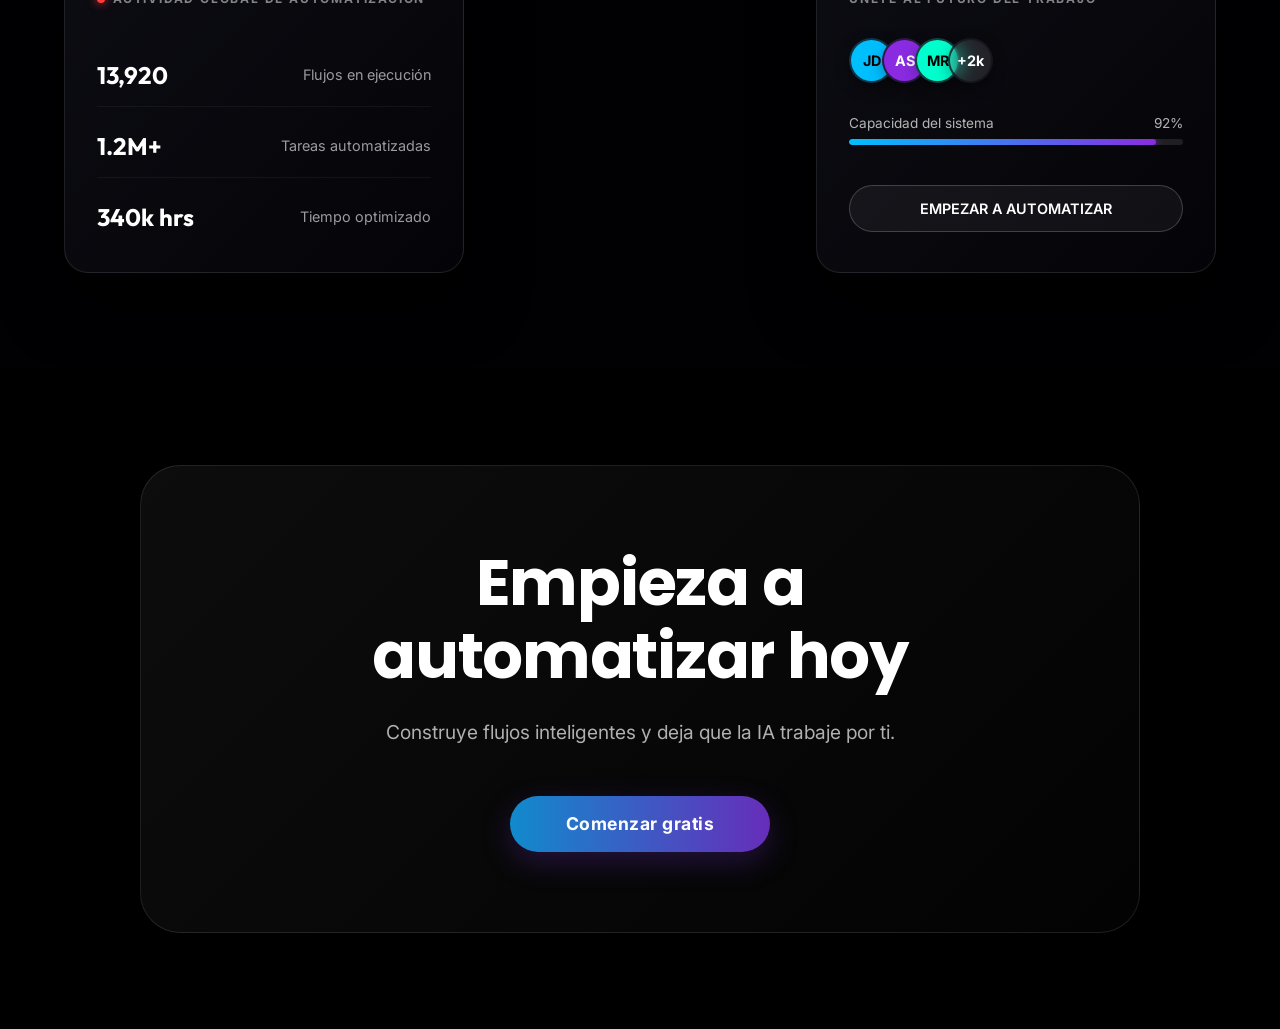
==== commit 40071e57: "CTA-final" ====
--- a/index.html
+++ b/index.html
@@ -5,7 +5,7 @@
     <meta name="viewport" content="width=device-width, initial-scale=1.0">
     <title>FlowAI - Automatiza todo con IA</title>
     <link rel="stylesheet" href="style.css">
-    <link href="https://fonts.googleapis.com/css2?family=Inter:wght@400;500;600;800&family=Outfit:wght@800;900&display=swap" rel="stylesheet">
+    <link href="https://fonts.googleapis.com/css2?family=Inter:wght@400;500;600;800&family=Outfit:wght@800;900&family=Poppins:wght@600;700;800&display=swap" rel="stylesheet">
 </head>
 <body>
     <div class="background-title">FLOWAI</div>
@@ -343,6 +343,17 @@
         </div>
     </section>
 
+    <!-- CTA Section -->
+    <section class="cta-section fade-in-up" id="cta">
+        <div class="cta-card floating-glass">
+            <div class="cta-content">
+                <h2 class="cta-title">Empieza a automatizar hoy</h2>
+                <p class="cta-subtitle">Construye flujos inteligentes y deja que la IA trabaje por ti.</p>
+                <a href="#" class="btn-cta">Comenzar gratis</a>
+            </div>
+        </div>
+    </section>
+
     <script src="script.js"></script>
 </body>
 </html>
--- a/style.css
+++ b/style.css
@@ -1323,3 +1323,128 @@
     }
 }
 
+/* --- Premium CTA Section --- */
+.cta-section {
+    position: relative;
+    padding: 6rem 5%;
+    display: flex;
+    justify-content: center;
+    align-items: center;
+    width: 100%;
+    background-color: #000000;
+    z-index: 10;
+}
+
+.cta-card {
+    position: relative;
+    max-width: 1000px;
+    width: 100%;
+    border-radius: 40px;
+    /* Hyper-realistic glassmorphism background */
+    background: linear-gradient(135deg, rgba(255, 255, 255, 0.05) 0%, rgba(255, 255, 255, 0.01) 100%);
+    backdrop-filter: blur(80px);
+    -webkit-backdrop-filter: blur(80px);
+    border: 1px solid rgba(255, 255, 255, 0.1);
+    display: flex;
+    flex-direction: column;
+    justify-content: center;
+    align-items: center;
+    padding: 5rem 3rem;
+    text-align: center;
+    z-index: 2;
+}
+
+.floating-glass {
+    animation: float-glass 6s ease-in-out infinite alternate;
+}
+
+@keyframes float-glass {
+    0% { 
+        transform: translateY(0); 
+        box-shadow: 
+            -30px -30px 120px -10px rgba(17, 138, 205, 0.25), 
+            30px 30px 120px -10px rgba(103, 45, 186, 0.25),
+            inset 0 1px 1px rgba(255, 255, 255, 0.15), /* High contrast top edge light catch */
+            inset 0 -1px 1px rgba(255, 255, 255, 0.02); /* Very subtle bottom edge shadow */
+    }
+    100% { 
+        transform: translateY(-8px); 
+        box-shadow: 
+            -40px -40px 150px -10px rgba(17, 138, 205, 0.4), 
+            40px 40px 150px -10px rgba(103, 45, 186, 0.4),
+            inset 0 1px 1px rgba(255, 255, 255, 0.25), 
+            inset 0 -1px 1px rgba(255, 255, 255, 0.04); 
+    }
+}
+
+.cta-content {
+    position: relative;
+    z-index: 2;
+    max-width: 700px;
+    display: flex;
+    flex-direction: column;
+    align-items: center;
+}
+
+.cta-title {
+    font-size: clamp(2.5rem, 5vw, 4rem);
+    font-family: 'Poppins', 'Outfit', sans-serif;
+    font-weight: 700;
+    line-height: 1.15;
+    letter-spacing: -0.02em;
+    color: #FFFFFF;
+    margin-bottom: 1.5rem;
+}
+
+.cta-subtitle {
+    font-size: clamp(1.1rem, 1.5vw, 1.3rem);
+    font-family: 'Inter', sans-serif;
+    color: #B0B0B0;
+    line-height: 1.6;
+    margin-bottom: 3rem;
+    max-width: 550px;
+}
+
+.btn-cta {
+    background: linear-gradient(90deg, #118ACD, #672DBA);
+    padding: 1.1rem 3.5rem;
+    border-radius: 50px;
+    color: #FFFFFF;
+    text-decoration: none;
+    font-family: 'Inter', sans-serif;
+    font-weight: 700;
+    font-size: 1.1rem;
+    letter-spacing: 0.5px;
+    transition: all 0.4s cubic-bezier(0.16, 1, 0.3, 1);
+    border: none;
+    box-shadow: 0 10px 30px rgba(103, 45, 186, 0.3);
+    display: inline-block;
+}
+
+.btn-cta:hover {
+    transform: scale(1.06) translateY(-2px);
+    box-shadow: 0 15px 40px rgba(17, 138, 205, 0.6), 0 0 25px rgba(103, 45, 186, 0.5);
+    filter: brightness(1.15);
+}
+
+@media (max-width: 768px) {
+    .cta-section {
+        padding: 4rem 1.5rem;
+    }
+    .cta-card {
+        padding: 3.5rem 1.5rem;
+        border-radius: 30px;
+    }
+    .cta-title {
+        font-size: 2.2rem;
+    }
+    .cta-subtitle {
+        font-size: 1rem;
+        margin-bottom: 2.5rem;
+    }
+    .btn-cta {
+        width: 100%;
+        max-width: 300px;
+        padding: 1rem 2rem;
+    }
+}
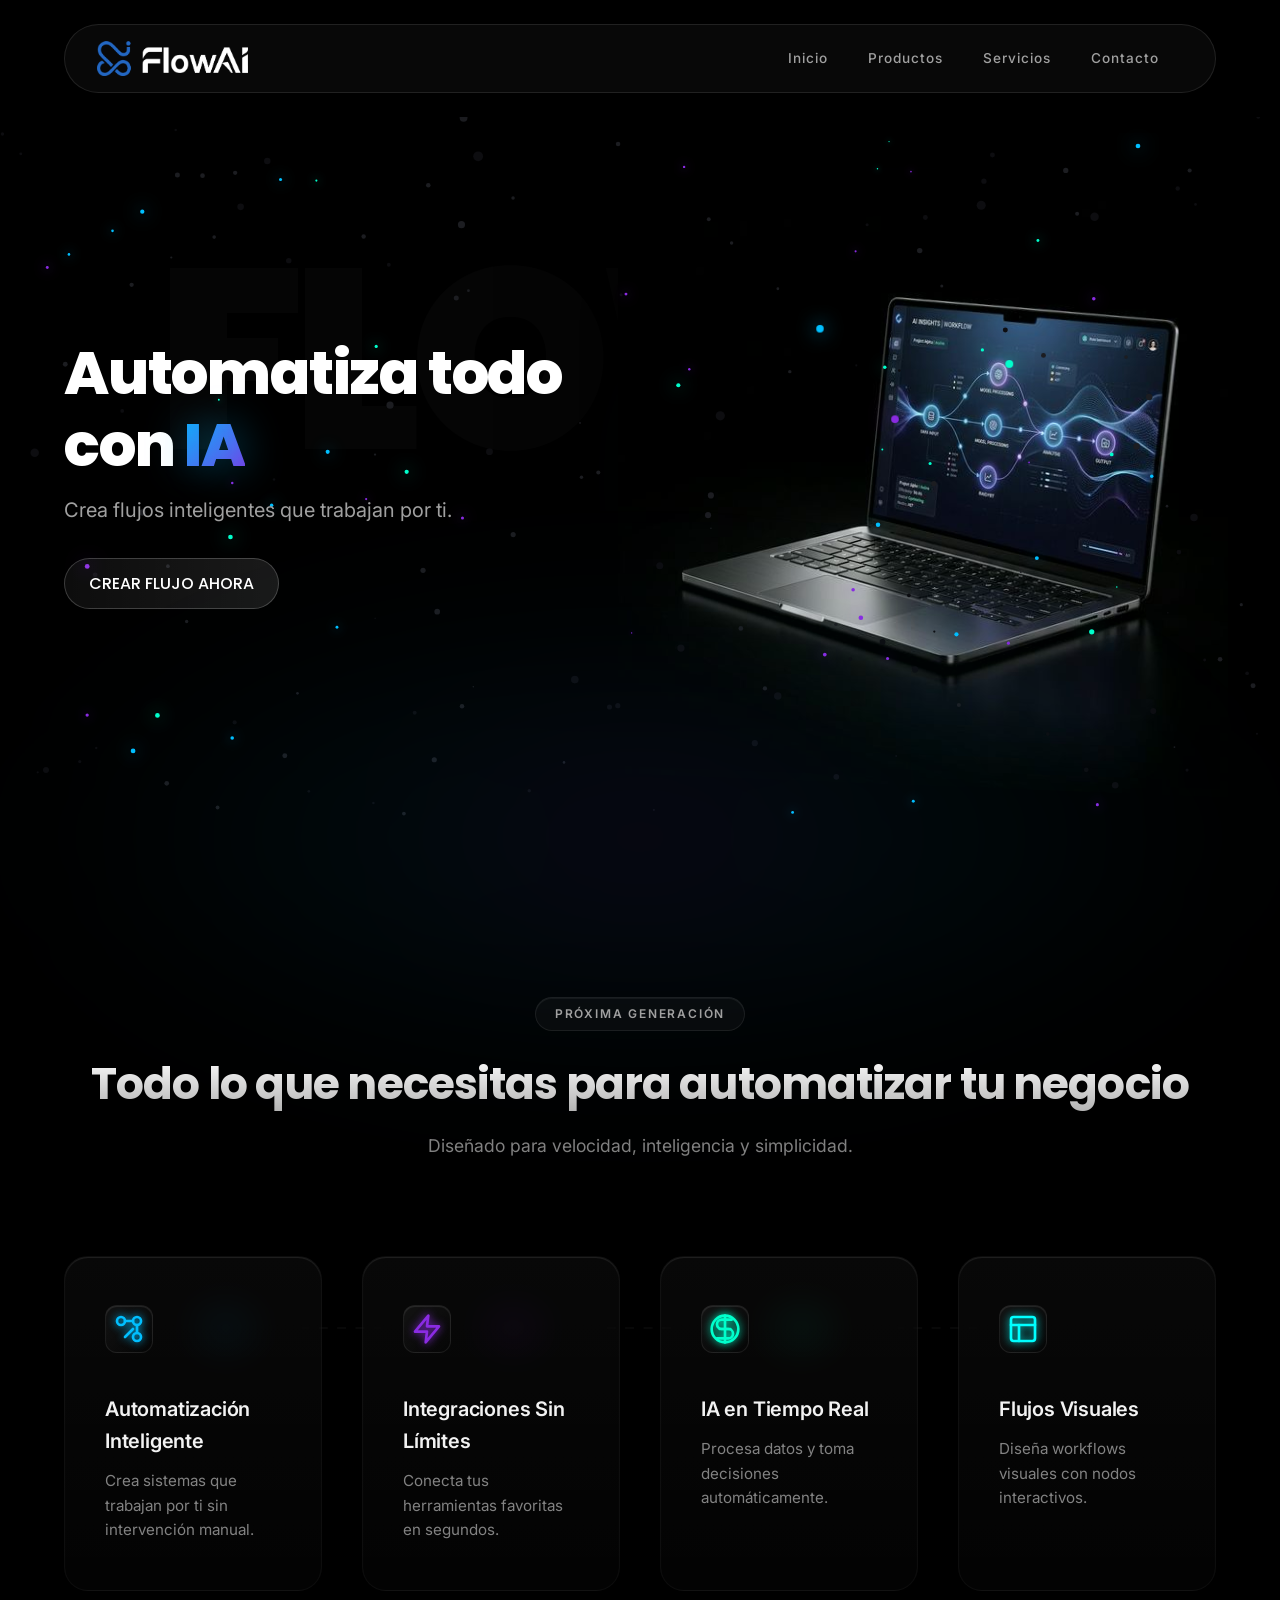
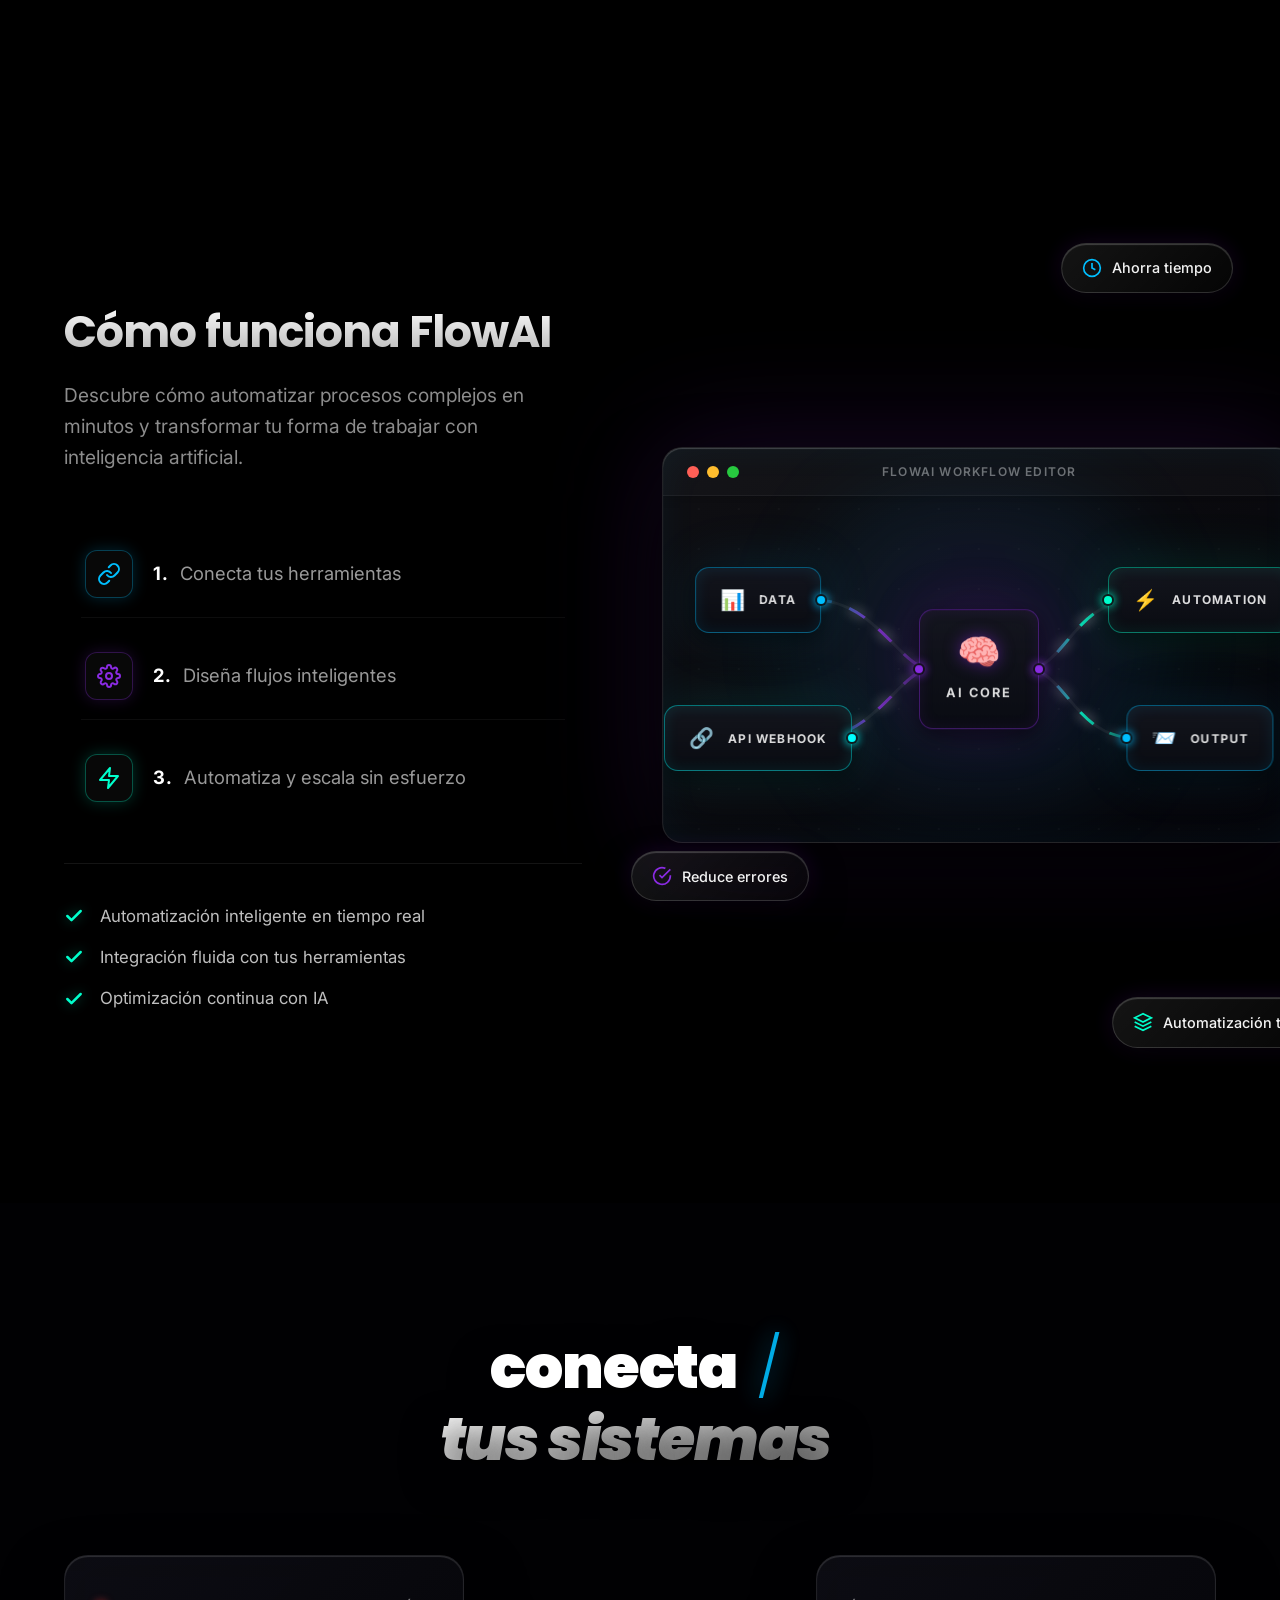
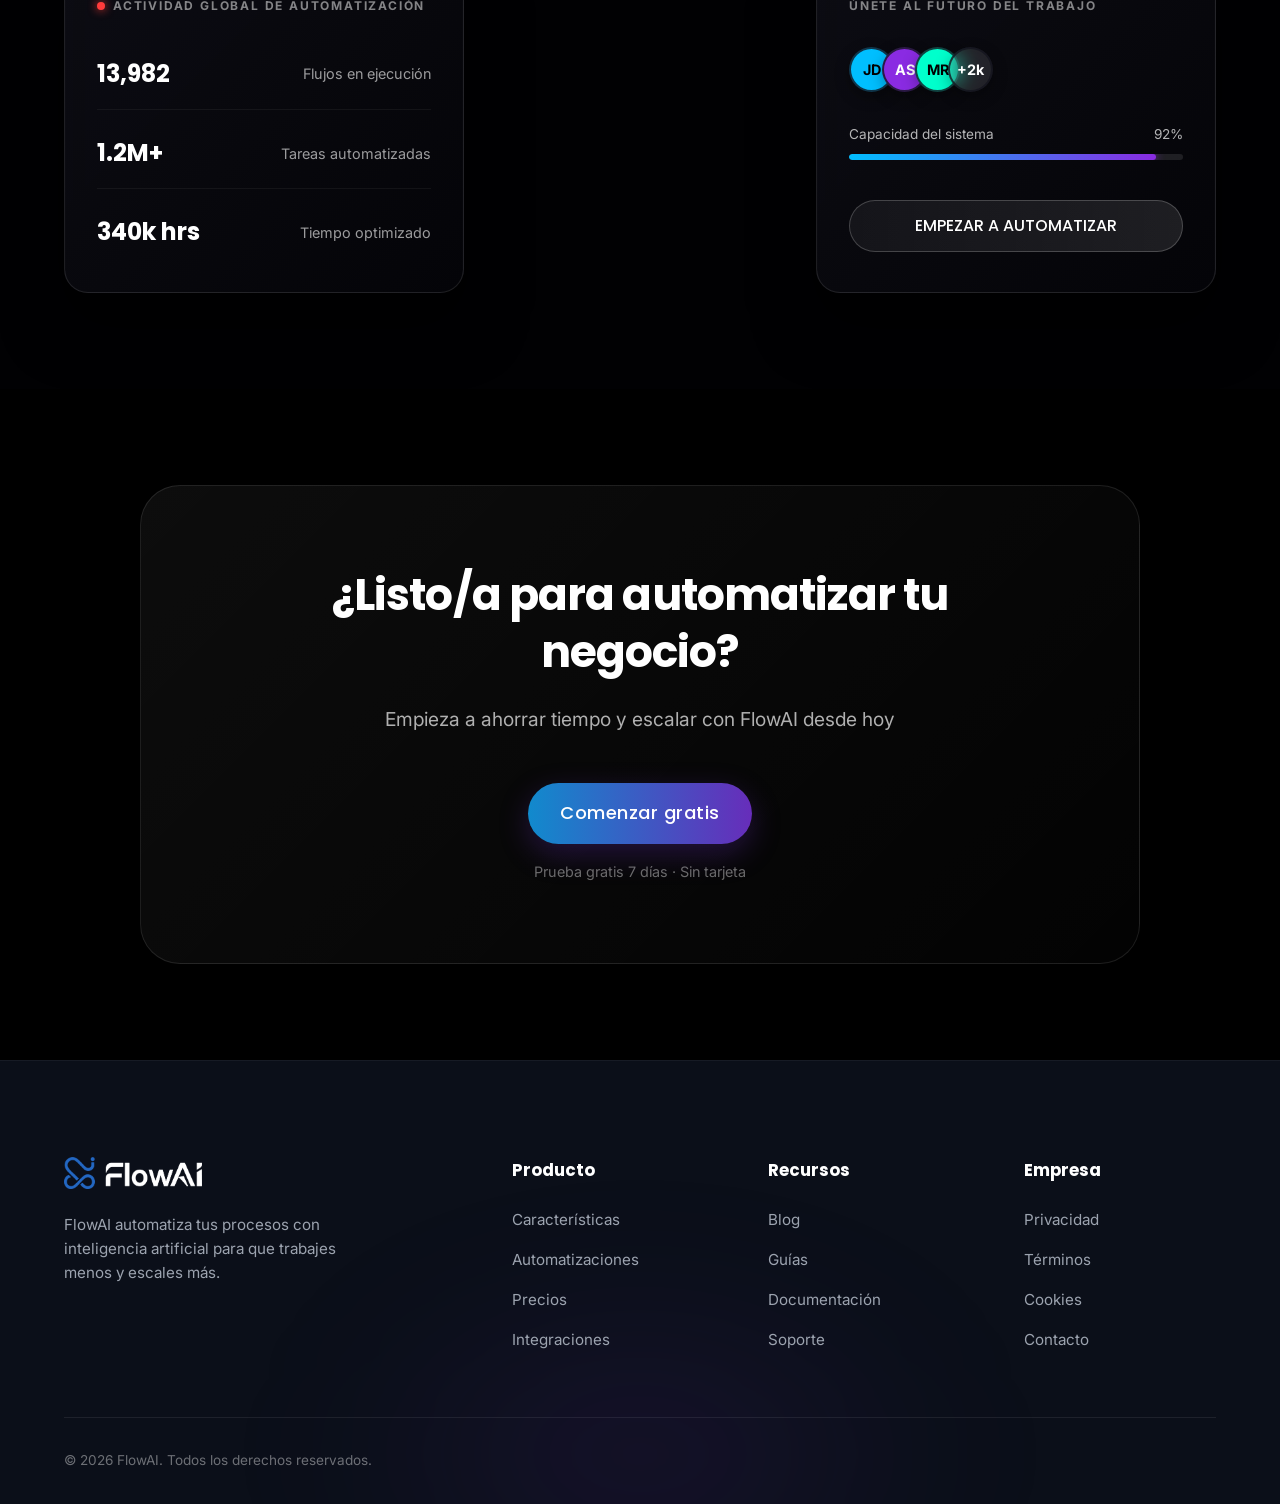
==== commit 37b8ab1a: "cta-footer- tipografia se hicieron cambios en la tipografía el cta y el footer" ====
--- a/index.html
+++ b/index.html
@@ -5,7 +5,7 @@
     <meta name="viewport" content="width=device-width, initial-scale=1.0">
     <title>FlowAI - Automatiza todo con IA</title>
     <link rel="stylesheet" href="style.css">
-    <link href="https://fonts.googleapis.com/css2?family=Inter:wght@400;500;600;800&family=Outfit:wght@800;900&family=Poppins:wght@600;700;800&display=swap" rel="stylesheet">
+    <link href="https://fonts.googleapis.com/css2?family=Inter:wght@400;500;600;700&family=Poppins:wght@400;500;600;700;800;900&display=swap" rel="stylesheet">
 </head>
 <body>
     <div class="background-title">FLOWAI</div>
@@ -347,12 +347,59 @@
     <section class="cta-section fade-in-up" id="cta">
         <div class="cta-card floating-glass">
             <div class="cta-content">
-                <h2 class="cta-title">Empieza a automatizar hoy</h2>
-                <p class="cta-subtitle">Construye flujos inteligentes y deja que la IA trabaje por ti.</p>
+                <h2 class="cta-title">¿Listo/a para automatizar tu negocio?</h2>
+                <p class="cta-subtitle">Empieza a ahorrar tiempo y escalar con FlowAI desde hoy</p>
                 <a href="#" class="btn-cta">Comenzar gratis</a>
+                <p class="cta-secondary-text">Prueba gratis 7 días &middot; Sin tarjeta</p>
             </div>
         </div>
     </section>
+
+    <!-- Footer Section -->
+    <footer class="footer-section">
+        <div class="footer-container">
+            <div class="footer-col col-brand">
+                <div class="footer-brand">
+                    <img src="assets/logo.png" alt="FlowAI Logo" class="footer-logo">
+                </div>
+                <p class="footer-desc">FlowAI automatiza tus procesos con inteligencia artificial para que trabajes menos y escales más.</p>
+            </div>
+            
+            <div class="footer-col">
+                <h4>Producto</h4>
+                <ul>
+                    <li><a href="#">Características</a></li>
+                    <li><a href="#">Automatizaciones</a></li>
+                    <li><a href="#">Precios</a></li>
+                    <li><a href="#">Integraciones</a></li>
+                </ul>
+            </div>
+            
+            <div class="footer-col">
+                <h4>Recursos</h4>
+                <ul>
+                    <li><a href="#">Blog</a></li>
+                    <li><a href="#">Guías</a></li>
+                    <li><a href="#">Documentación</a></li>
+                    <li><a href="#">Soporte</a></li>
+                </ul>
+            </div>
+            
+            <div class="footer-col">
+                <h4>Empresa</h4>
+                <ul>
+                    <li><a href="#">Privacidad</a></li>
+                    <li><a href="#">Términos</a></li>
+                    <li><a href="#">Cookies</a></li>
+                    <li><a href="#">Contacto</a></li>
+                </ul>
+            </div>
+        </div>
+        
+        <div class="footer-bottom">
+            <p>&#169; 2026 FlowAI. Todos los derechos reservados.</p>
+        </div>
+    </footer>
 
     <script src="script.js"></script>
 </body>
--- a/style.css
+++ b/style.css
@@ -19,6 +19,8 @@
     background-color: var(--bg-color);
     color: var(--text-main);
     font-family: 'Inter', sans-serif;
+    font-size: 16px;
+    line-height: 1.6;
     min-height: 100vh;
     overflow-x: hidden;
     overflow-y: auto;
@@ -32,7 +34,7 @@
     top: 40%;
     left: 50%;
     transform: translate(-50%, -50%);
-    font-family: 'Outfit', sans-serif;
+    font-family: 'Poppins', sans-serif;
     font-size: 20vw;
     font-weight: 900;
     color: rgba(255, 255, 255, 0.02);
@@ -110,15 +112,17 @@
 }
 
 .btn-primary {
-    background: rgba(255, 255, 255, 0.05);
+    background: linear-gradient(90deg, rgba(255,255,255,0.05), rgba(255,255,255,0.1), rgba(255,255,255,0.05));
+    background-size: 200% auto;
     border: 1px solid rgba(255, 255, 255, 0.2);
-    padding: 0.85rem 2rem;
+    padding: 12px 24px;
     border-radius: 30px;
     color: var(--text-main);
     text-decoration: none;
-    font-weight: 600;
-    font-size: 0.9rem;
-    transition: all 0.3s ease;
+    font-weight: 500;
+    font-family: 'Poppins', sans-serif;
+    font-size: 16px;
+    transition: all 0.4s cubic-bezier(0.16, 1, 0.3, 1);
     position: relative;
     overflow: hidden;
     display: inline-block;
@@ -136,9 +140,9 @@
 .btn-primary:hover::before { left: 100%; }
 
 .btn-primary:hover {
-    box-shadow: 0 0 20px rgba(0, 191, 255, 0.3), 0 0 40px rgba(138, 43, 226, 0.3);
+    background-position: right center;
+    box-shadow: 0 0 30px rgba(0, 191, 255, 0.4), 0 0 60px rgba(138, 43, 226, 0.4);
     border-color: rgba(255, 255, 255, 0.6);
-    background: rgba(255, 255, 255, 0.1);
     transform: translateY(-2px);
 }
 
@@ -165,11 +169,11 @@
 }
 
 .main-title {
-    font-size: clamp(3rem, 5vw, 5rem);
-    font-family: 'Outfit', sans-serif;
-    font-weight: 900;
+    font-size: clamp(36px, 5vw, 60px);
+    font-family: 'Poppins', sans-serif;
+    font-weight: 800;
     margin-bottom: 0.8rem;
-    line-height: 1.1;
+    line-height: 1.2;
     letter-spacing: -0.02em;
 }
 
@@ -385,6 +389,12 @@
     pointer-events: none;
     z-index: -1;
     filter: blur(80px);
+    animation: pulseAmbient 8s infinite alternate ease-in-out;
+}
+
+@keyframes pulseAmbient {
+    0% { transform: translateX(-50%) translateY(-50%) scale(0.9); opacity: 0.7; }
+    100% { transform: translateX(-50%) translateY(-50%) scale(1.1); opacity: 1; }
 }
 
 .features-header {
@@ -408,12 +418,12 @@
 }
 
 .features-title {
-    font-size: clamp(2.5rem, 4vw, 4rem);
-    font-family: 'Outfit', sans-serif;
+    font-size: clamp(26px, 4vw, 44px);
+    font-family: 'Poppins', sans-serif;
     font-weight: 700;
     margin-bottom: 1.25rem;
-    line-height: 1.1;
-    letter-spacing: -0.03em;
+    line-height: 1.3;
+    letter-spacing: -0.02em;
     background: linear-gradient(180deg, #ffffff 0%, rgba(255, 255, 255, 0.7) 100%);
     -webkit-background-clip: text;
     background-clip: text;
@@ -502,10 +512,11 @@
 
 .feature-card:hover {
     transform: translateY(-8px) scale(1.02);
-    border-color: rgba(255, 255, 255, 0.15);
+    border-color: rgba(255, 255, 255, 0.2);
     background: linear-gradient(180deg, rgba(255, 255, 255, 0.05) 0%, rgba(255, 255, 255, 0.01) 100%);
     box-shadow: 
-        0 30px 60px rgba(0, 0, 0, 0.8),
+        0 40px 80px rgba(0, 0, 0, 0.9),
+        0 0 60px rgba(17, 138, 205, 0.15), /* Outer atmospheric glow */
         inset 0 1px 1px rgba(255, 255, 255, 0.2), 
         inset 0 0 40px rgba(255, 255, 255, 0.03);
     z-index: 2;
@@ -671,13 +682,13 @@
 }
 
 .showcase-title {
-    font-size: clamp(2.5rem, 4vw, 4rem);
-    font-family: 'Outfit', sans-serif;
+    font-size: clamp(26px, 4vw, 44px);
+    font-family: 'Poppins', sans-serif;
     font-weight: 700;
     margin-top: 1.5rem;
     margin-bottom: 1.25rem;
-    line-height: 1.1;
-    letter-spacing: -0.03em;
+    line-height: 1.3;
+    letter-spacing: -0.02em;
     background: linear-gradient(180deg, #ffffff 0%, rgba(255, 255, 255, 0.7) 100%);
     -webkit-background-clip: text;
     background-clip: text;
@@ -1133,13 +1144,13 @@
 }
 
 .video-main-text {
-    font-size: clamp(3rem, 6vw, 6.5rem);
-    font-family: 'Outfit', sans-serif;
+    font-size: clamp(36px, 6vw, 60px);
+    font-family: 'Poppins', sans-serif;
     font-weight: 900;
     color: #ffffff;
     text-transform: lowercase;
-    line-height: 1.05;
-    letter-spacing: -0.04em;
+    line-height: 1.2;
+    letter-spacing: -0.02em;
     text-shadow: 0 15px 40px rgba(0,0,0,0.9);
 }
 
@@ -1230,7 +1241,7 @@
 
 .metric-value {
     font-size: 1.5rem;
-    font-family: 'Outfit', sans-serif;
+    font-family: 'Poppins', sans-serif;
     font-weight: 700;
     color: #fff;
 }
@@ -1387,10 +1398,10 @@
 }
 
 .cta-title {
-    font-size: clamp(2.5rem, 5vw, 4rem);
-    font-family: 'Poppins', 'Outfit', sans-serif;
+    font-size: clamp(26px, 4.5vw, 44px);
+    font-family: 'Poppins', sans-serif;
     font-weight: 700;
-    line-height: 1.15;
+    line-height: 1.3;
     letter-spacing: -0.02em;
     color: #FFFFFF;
     margin-bottom: 1.5rem;
@@ -1406,14 +1417,15 @@
 }
 
 .btn-cta {
-    background: linear-gradient(90deg, #118ACD, #672DBA);
-    padding: 1.1rem 3.5rem;
+    background: linear-gradient(90deg, #118ACD, #672DBA, #118ACD);
+    background-size: 200% auto;
+    padding: 16px 32px;
     border-radius: 50px;
     color: #FFFFFF;
     text-decoration: none;
-    font-family: 'Inter', sans-serif;
-    font-weight: 700;
-    font-size: 1.1rem;
+    font-family: 'Poppins', sans-serif;
+    font-weight: 500;
+    font-size: 18px;
     letter-spacing: 0.5px;
     transition: all 0.4s cubic-bezier(0.16, 1, 0.3, 1);
     border: none;
@@ -1422,9 +1434,18 @@
 }
 
 .btn-cta:hover {
-    transform: scale(1.06) translateY(-2px);
-    box-shadow: 0 15px 40px rgba(17, 138, 205, 0.6), 0 0 25px rgba(103, 45, 186, 0.5);
+    background-position: right center;
+    transform: scale(1.05) translateY(-2px);
+    box-shadow: 0 20px 40px rgba(17, 138, 205, 0.6), 0 0 30px rgba(103, 45, 186, 0.4);
     filter: brightness(1.15);
+}
+
+/* --- Secondary CTA Text --- */
+.cta-secondary-text {
+    margin-top: 1rem;
+    font-size: 0.9rem;
+    color: rgba(255, 255, 255, 0.4);
+    font-family: 'Inter', sans-serif;
 }
 
 @media (max-width: 768px) {
@@ -1432,11 +1453,11 @@
         padding: 4rem 1.5rem;
     }
     .cta-card {
-        padding: 3.5rem 1.5rem;
+        padding: 4rem 2rem;
         border-radius: 30px;
     }
     .cta-title {
-        font-size: 2.2rem;
+        font-size: clamp(2rem, 8vw, 2.5rem);
     }
     .cta-subtitle {
         font-size: 1rem;
@@ -1448,3 +1469,155 @@
         padding: 1rem 2rem;
     }
 }
+
+/* --- Premium Footer Section --- */
+.footer-section {
+    position: relative;
+    background-color: #0B0F19; /* Requested premium dark background */
+    padding: 6rem 5% 2rem;
+    border-top: 1px solid rgba(255, 255, 255, 0.05); /* Subtle separation */
+    overflow: hidden;
+}
+
+/* Subtle glowing background orb in the footer */
+.footer-section::before {
+    content: '';
+    position: absolute;
+    bottom: -150px;
+    left: 50%;
+    transform: translateX(-50%);
+    width: 60%;
+    max-width: 800px;
+    height: 400px;
+    background: radial-gradient(ellipse at center, rgba(103, 45, 186, 0.15) 0%, transparent 60%);
+    filter: blur(80px);
+    pointer-events: none;
+    z-index: 0;
+    animation: pulseFooterBg 8s infinite alternate ease-in-out;
+}
+
+@keyframes pulseFooterBg {
+    0% { transform: translateX(-50%) scale(0.9); opacity: 0.7; }
+    100% { transform: translateX(-50%) scale(1.1); opacity: 1; }
+}
+
+.footer-container {
+    position: relative;
+    z-index: 1;
+    max-width: 1200px;
+    margin: 0 auto;
+    display: grid;
+    grid-template-columns: 2fr 1fr 1fr 1fr;
+    gap: 4rem;
+    padding-bottom: 4rem;
+}
+
+.footer-brand {
+    display: flex;
+    align-items: center;
+    gap: 12px;
+    margin-bottom: 1.5rem;
+}
+
+.footer-logo {
+    height: 32px;
+    width: auto;
+}
+
+.footer-brand-name {
+    font-family: 'Poppins', sans-serif;
+    font-weight: 800;
+    font-size: 1.6rem;
+    letter-spacing: -0.02em;
+    color: #fff;
+}
+
+.footer-desc {
+    font-family: 'Inter', sans-serif;
+    font-size: 0.95rem;
+    line-height: 1.6;
+    color: #9CA3AF;
+    max-width: 300px;
+}
+
+.footer-col h4 {
+    font-family: 'Poppins', sans-serif;
+    font-weight: 700;
+    font-size: 1.05rem;
+    color: #FFFFFF;
+    margin-bottom: 1.5rem;
+}
+
+.footer-col ul {
+    list-style: none;
+    padding: 0;
+    display: flex;
+    flex-direction: column;
+    gap: 0.9rem;
+}
+
+.footer-col ul a {
+    font-family: 'Inter', sans-serif;
+    font-size: 0.95rem;
+    color: #9CA3AF;
+    text-decoration: none;
+    transition: all 0.3s ease;
+    display: inline-block;
+}
+
+.footer-col ul a:hover {
+    color: #118ACD;
+    transform: translateX(4px);
+    text-shadow: 0 0 10px rgba(17, 138, 205, 0.4);
+}
+
+.footer-bottom {
+    position: relative;
+    z-index: 1;
+    max-width: 1200px;
+    margin: 0 auto;
+    border-top: 1px solid rgba(255, 255, 255, 0.08);
+    padding-top: 2rem;
+    display: flex;
+    justify-content: space-between;
+    align-items: center;
+}
+
+.footer-bottom p {
+    font-family: 'Inter', sans-serif;
+    font-size: 0.85rem;
+    color: rgba(255, 255, 255, 0.4);
+}
+
+/* Mobile Responsiveness for Footer */
+@media (max-width: 900px) {
+    .footer-container {
+        grid-template-columns: 1fr 1fr;
+        gap: 3rem 2rem;
+    }
+}
+
+@media (max-width: 600px) {
+    .footer-container {
+        grid-template-columns: 1fr;
+        gap: 3rem;
+        text-align: center;
+    }
+    .footer-brand {
+        justify-content: center;
+    }
+    .footer-desc {
+        margin: 0 auto;
+    }
+    .footer-col ul {
+        align-items: center;
+    }
+    .footer-col ul a:hover {
+        transform: translateX(0); /* Ignore x movement on center mobile list */
+        color: #fff;
+    }
+    .footer-bottom {
+        justify-content: center;
+        text-align: center;
+    }
+}
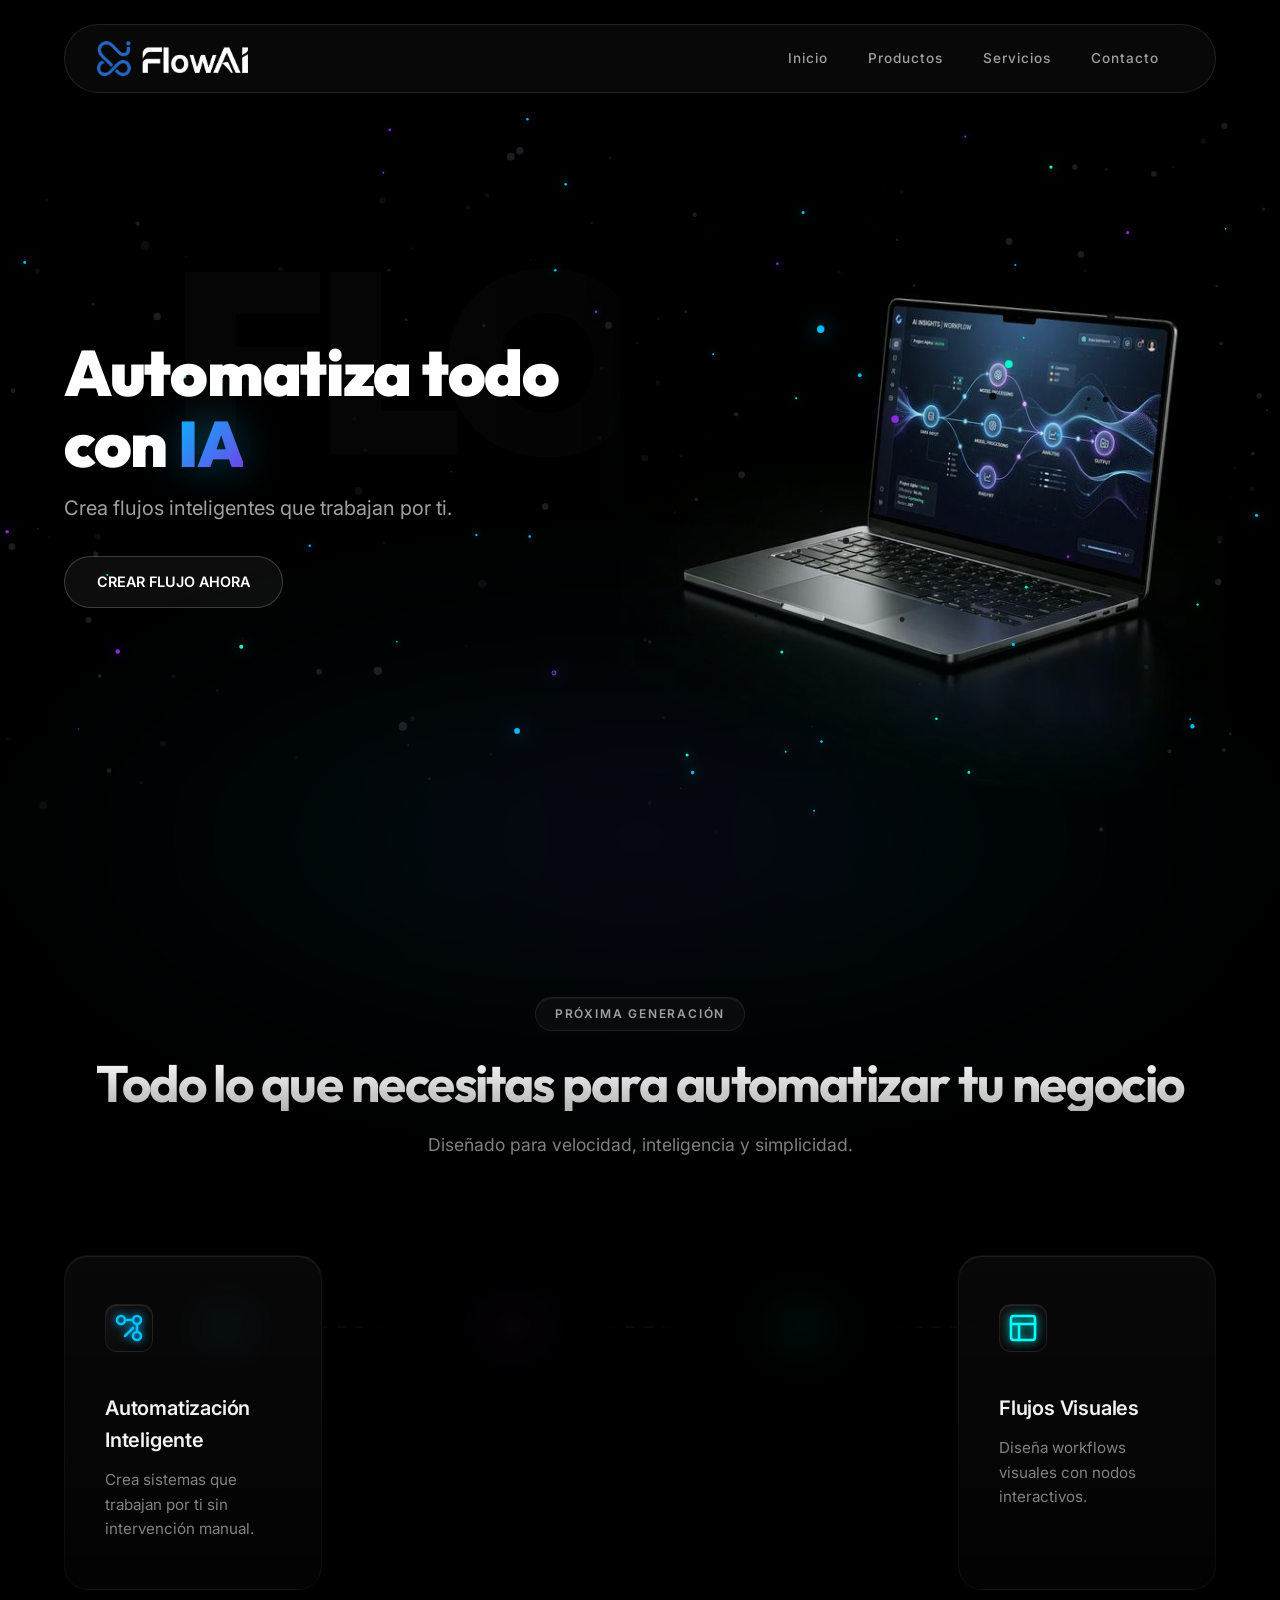
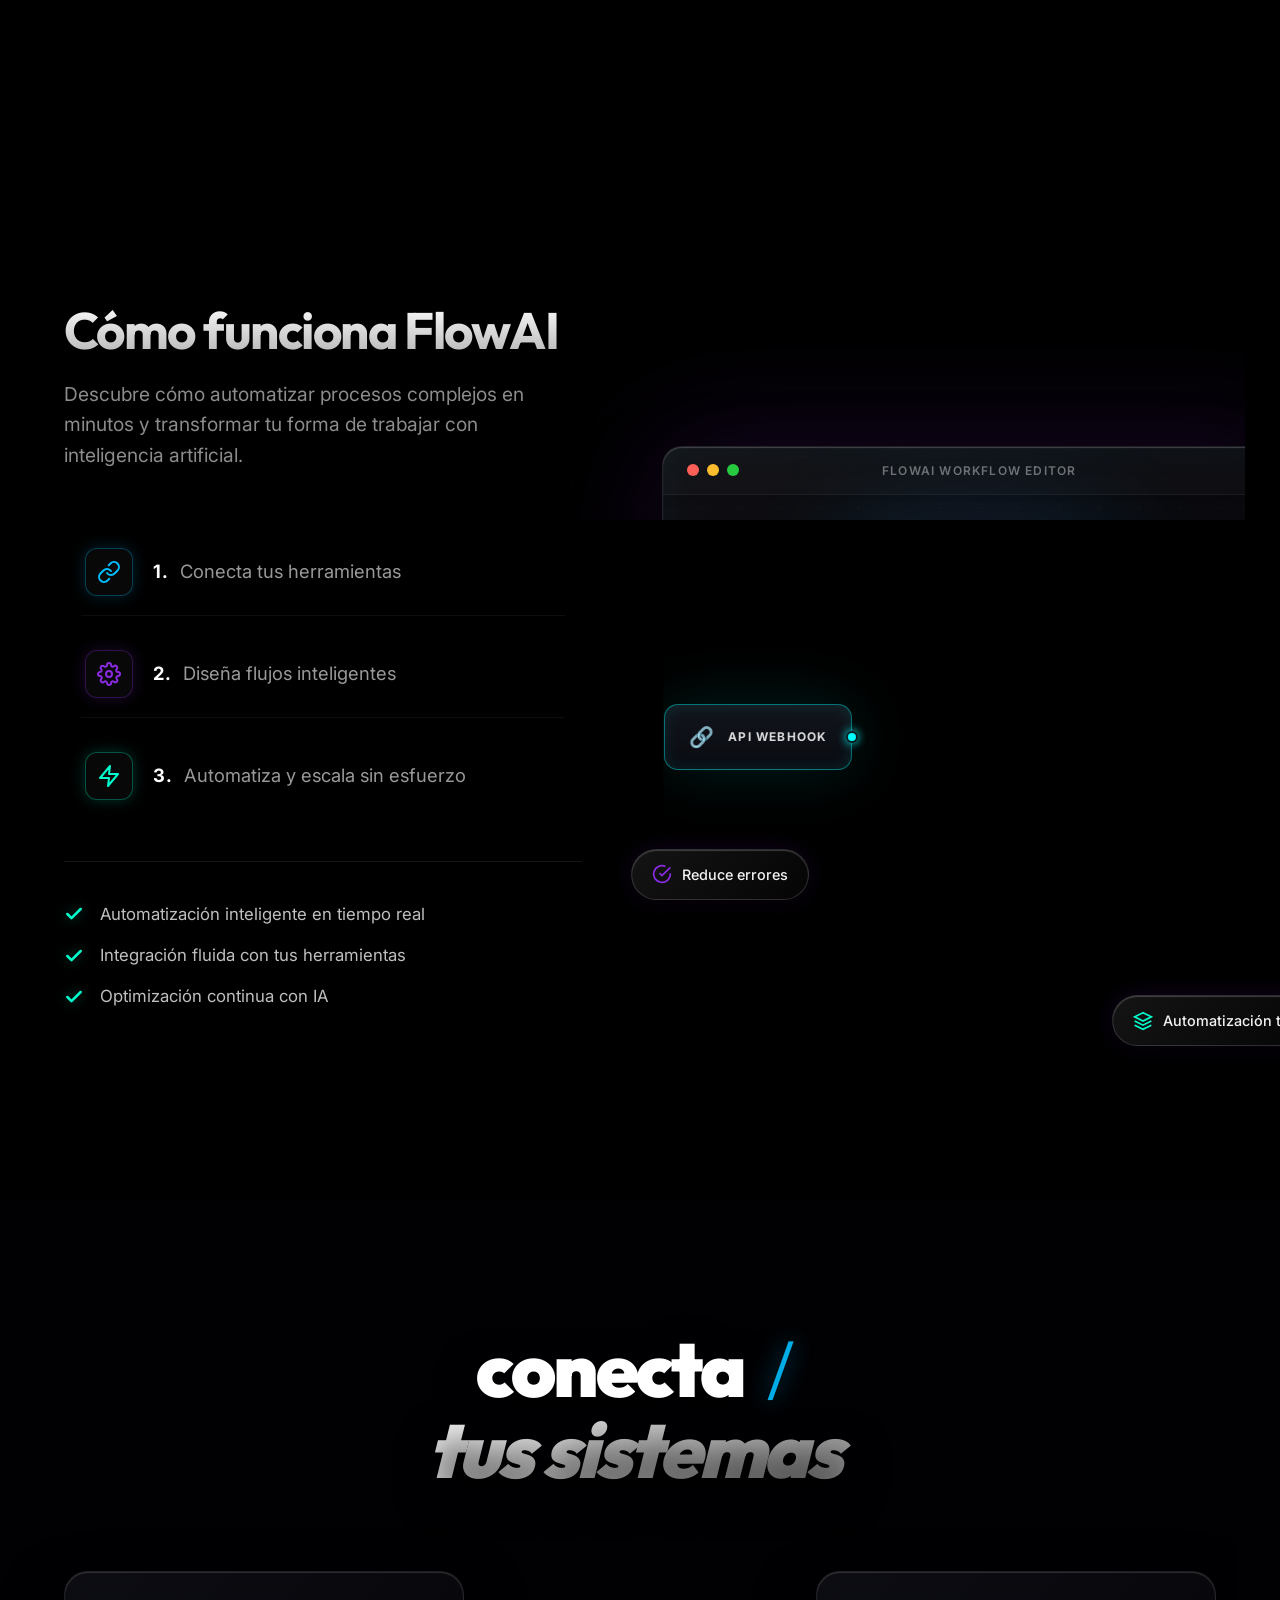
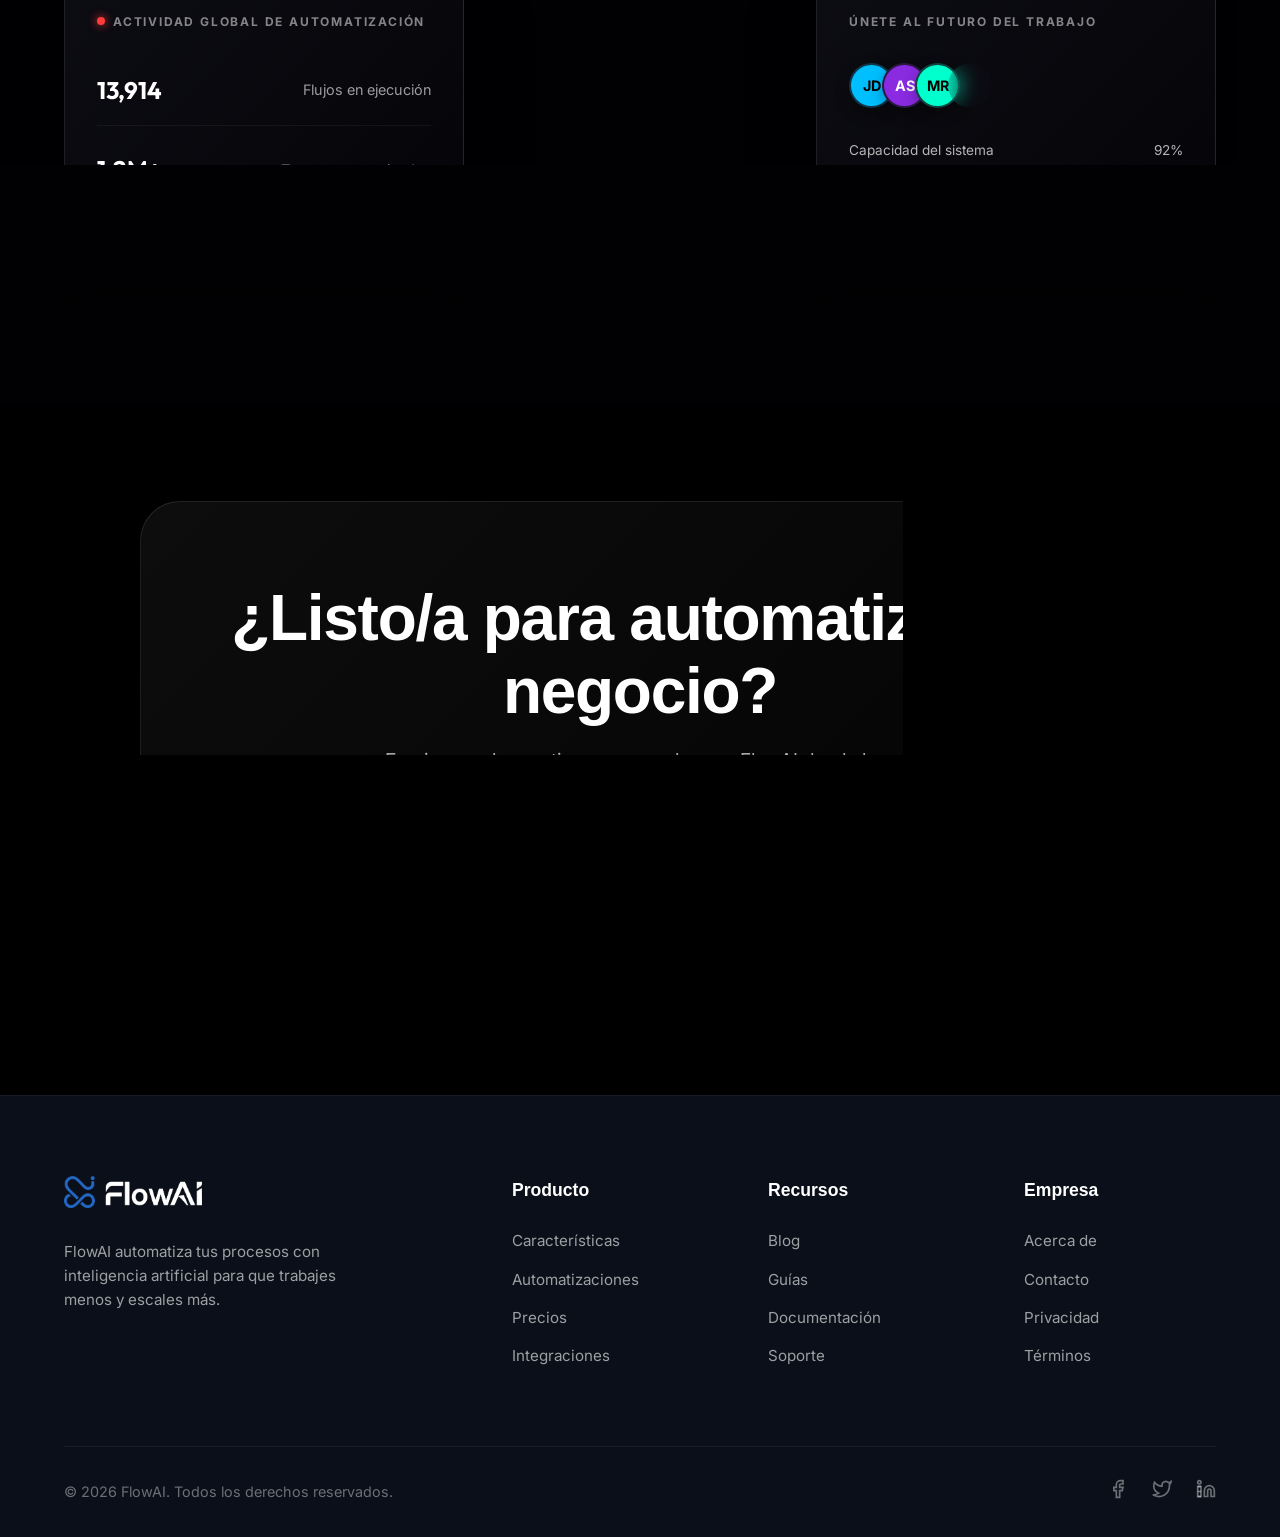
==== commit a6259e7b: "cambios" ====
--- a/index.html
+++ b/index.html
@@ -5,7 +5,7 @@
     <meta name="viewport" content="width=device-width, initial-scale=1.0">
     <title>FlowAI - Automatiza todo con IA</title>
     <link rel="stylesheet" href="style.css">
-    <link href="https://fonts.googleapis.com/css2?family=Inter:wght@400;500;600;700&family=Poppins:wght@400;500;600;700;800;900&display=swap" rel="stylesheet">
+    <link href="https://fonts.googleapis.com/css2?family=Inter:wght@400;500;600;800&family=Outfit:wght@800;900&display=swap" rel="stylesheet">
 </head>
 <body>
     <div class="background-title">FLOWAI</div>
@@ -343,30 +343,25 @@
         </div>
     </section>
 
-    <!-- CTA Section -->
-    <section class="cta-section fade-in-up" id="cta">
-        <div class="cta-card floating-glass">
-            <div class="cta-content">
-                <h2 class="cta-title">¿Listo/a para automatizar tu negocio?</h2>
-                <p class="cta-subtitle">Empieza a ahorrar tiempo y escalar con FlowAI desde hoy</p>
-                <a href="#" class="btn-cta">Comenzar gratis</a>
-                <p class="cta-secondary-text">Prueba gratis 7 días &middot; Sin tarjeta</p>
-            </div>
+    <!-- Premium CTA Section -->
+    <section class="cta-section" id="cta">
+        <div class="cta-card glass">
+            <h2 class="cta-title">¿Listo/a para automatizar tu negocio?</h2>
+            <p class="cta-subtitle">Empieza a ahorrar tiempo y escalar con FlowAI desde hoy</p>
+            <a href="#" class="btn-cta">Comenzar gratis</a>
+            <p class="cta-secondary">Prueba gratis 7 días · Sin tarjeta</p>
         </div>
     </section>
 
-    <!-- Footer Section -->
-    <footer class="footer-section">
-        <div class="footer-container">
-            <div class="footer-col col-brand">
-                <div class="footer-brand">
-                    <img src="assets/logo.png" alt="FlowAI Logo" class="footer-logo">
-                </div>
-                <p class="footer-desc">FlowAI automatiza tus procesos con inteligencia artificial para que trabajes menos y escales más.</p>
-            </div>
-            
+    <!-- Premium Footer -->
+    <footer class="premium-footer" id="footer">
+        <div class="footer-grid">
+            <div class="footer-col brand-col">
+                <img src="assets/logo.png" alt="FlowAI Logo" class="footer-logo">
+                <p>FlowAI automatiza tus procesos con inteligencia artificial para que trabajes menos y escales más.</p>
+            </div>
             <div class="footer-col">
-                <h4>Producto</h4>
+                <h3>Producto</h3>
                 <ul>
                     <li><a href="#">Características</a></li>
                     <li><a href="#">Automatizaciones</a></li>
@@ -374,9 +369,8 @@
                     <li><a href="#">Integraciones</a></li>
                 </ul>
             </div>
-            
             <div class="footer-col">
-                <h4>Recursos</h4>
+                <h3>Recursos</h3>
                 <ul>
                     <li><a href="#">Blog</a></li>
                     <li><a href="#">Guías</a></li>
@@ -384,20 +378,29 @@
                     <li><a href="#">Soporte</a></li>
                 </ul>
             </div>
-            
             <div class="footer-col">
-                <h4>Empresa</h4>
+                <h3>Empresa</h3>
                 <ul>
+                    <li><a href="#">Acerca de</a></li>
+                    <li><a href="#">Contacto</a></li>
                     <li><a href="#">Privacidad</a></li>
                     <li><a href="#">Términos</a></li>
-                    <li><a href="#">Cookies</a></li>
-                    <li><a href="#">Contacto</a></li>
                 </ul>
             </div>
         </div>
-        
         <div class="footer-bottom">
-            <p>&#169; 2026 FlowAI. Todos los derechos reservados.</p>
+            <p>&copy; 2026 FlowAI. Todos los derechos reservados.</p>
+            <div class="social-links">
+                <a href="#" class="social-icon">
+                    <svg width="20" height="20" viewBox="0 0 24 24" fill="none" stroke="currentColor" stroke-width="2"><path d="M18 2h-3a5 5 0 0 0-5 5v3H7v4h3v8h4v-8h3l1-4h-4V7a1 1 0 0 1 1-1h3z"></path></svg>
+                </a>
+                <a href="#" class="social-icon">
+                    <svg width="20" height="20" viewBox="0 0 24 24" fill="none" stroke="currentColor" stroke-width="2"><path d="M23 3a10.9 10.9 0 0 1-3.14 1.53 4.48 4.48 0 0 0-7.86 3v1A10.66 10.66 0 0 1 3 4s-4 9 5 13a11.64 11.64 0 0 1-7 2c9 5 20 0 20-11.5a4.5 4.5 0 0 0-.08-.83A7.72 7.72 0 0 0 23 3z"></path></svg>
+                </a>
+                <a href="#" class="social-icon">
+                    <svg width="20" height="20" viewBox="0 0 24 24" fill="none" stroke="currentColor" stroke-width="2"><line x1="2" y1="9" x2="6" y2="9"></line><line x1="2" y1="15" x2="6" y2="15"></line><line x1="2" y1="21" x2="6" y2="21"></line><path d="M16 8a6 6 0 0 1 6 6v7h-4v-7a2 2 0 0 0-2-2 2 2 0 0 0-2 2v7h-4v-7a6 6 0 0 1 6-6z"></path><rect x="2" y="9" width="4" height="12"></rect><circle cx="4" cy="4" r="2"></circle></svg>
+                </a>
+            </div>
         </div>
     </footer>
 
--- a/style.css
+++ b/style.css
@@ -34,7 +34,7 @@
     top: 40%;
     left: 50%;
     transform: translate(-50%, -50%);
-    font-family: 'Poppins', sans-serif;
+    font-family: 'Outfit', sans-serif;
     font-size: 20vw;
     font-weight: 900;
     color: rgba(255, 255, 255, 0.02);
@@ -112,17 +112,15 @@
 }
 
 .btn-primary {
-    background: linear-gradient(90deg, rgba(255,255,255,0.05), rgba(255,255,255,0.1), rgba(255,255,255,0.05));
-    background-size: 200% auto;
+    background: rgba(255, 255, 255, 0.05);
     border: 1px solid rgba(255, 255, 255, 0.2);
-    padding: 12px 24px;
+    padding: 0.85rem 2rem;
     border-radius: 30px;
     color: var(--text-main);
     text-decoration: none;
-    font-weight: 500;
-    font-family: 'Poppins', sans-serif;
-    font-size: 16px;
-    transition: all 0.4s cubic-bezier(0.16, 1, 0.3, 1);
+    font-weight: 600;
+    font-size: 0.9rem;
+    transition: all 0.3s ease;
     position: relative;
     overflow: hidden;
     display: inline-block;
@@ -140,9 +138,9 @@
 .btn-primary:hover::before { left: 100%; }
 
 .btn-primary:hover {
-    background-position: right center;
-    box-shadow: 0 0 30px rgba(0, 191, 255, 0.4), 0 0 60px rgba(138, 43, 226, 0.4);
+    box-shadow: 0 0 20px rgba(0, 191, 255, 0.3), 0 0 40px rgba(138, 43, 226, 0.3);
     border-color: rgba(255, 255, 255, 0.6);
+    background: rgba(255, 255, 255, 0.1);
     transform: translateY(-2px);
 }
 
@@ -169,11 +167,11 @@
 }
 
 .main-title {
-    font-size: clamp(36px, 5vw, 60px);
-    font-family: 'Poppins', sans-serif;
-    font-weight: 800;
+    font-size: clamp(3rem, 5vw, 5rem);
+    font-family: 'Outfit', sans-serif;
+    font-weight: 900;
     margin-bottom: 0.8rem;
-    line-height: 1.2;
+    line-height: 1.1;
     letter-spacing: -0.02em;
 }
 
@@ -389,12 +387,6 @@
     pointer-events: none;
     z-index: -1;
     filter: blur(80px);
-    animation: pulseAmbient 8s infinite alternate ease-in-out;
-}
-
-@keyframes pulseAmbient {
-    0% { transform: translateX(-50%) translateY(-50%) scale(0.9); opacity: 0.7; }
-    100% { transform: translateX(-50%) translateY(-50%) scale(1.1); opacity: 1; }
 }
 
 .features-header {
@@ -418,12 +410,12 @@
 }
 
 .features-title {
-    font-size: clamp(26px, 4vw, 44px);
-    font-family: 'Poppins', sans-serif;
+    font-size: clamp(2.5rem, 4vw, 4rem);
+    font-family: 'Outfit', sans-serif;
     font-weight: 700;
     margin-bottom: 1.25rem;
-    line-height: 1.3;
-    letter-spacing: -0.02em;
+    line-height: 1.1;
+    letter-spacing: -0.03em;
     background: linear-gradient(180deg, #ffffff 0%, rgba(255, 255, 255, 0.7) 100%);
     -webkit-background-clip: text;
     background-clip: text;
@@ -512,11 +504,10 @@
 
 .feature-card:hover {
     transform: translateY(-8px) scale(1.02);
-    border-color: rgba(255, 255, 255, 0.2);
+    border-color: rgba(255, 255, 255, 0.15);
     background: linear-gradient(180deg, rgba(255, 255, 255, 0.05) 0%, rgba(255, 255, 255, 0.01) 100%);
     box-shadow: 
-        0 40px 80px rgba(0, 0, 0, 0.9),
-        0 0 60px rgba(17, 138, 205, 0.15), /* Outer atmospheric glow */
+        0 30px 60px rgba(0, 0, 0, 0.8),
         inset 0 1px 1px rgba(255, 255, 255, 0.2), 
         inset 0 0 40px rgba(255, 255, 255, 0.03);
     z-index: 2;
@@ -682,13 +673,13 @@
 }
 
 .showcase-title {
-    font-size: clamp(26px, 4vw, 44px);
-    font-family: 'Poppins', sans-serif;
+    font-size: clamp(2.5rem, 4vw, 4rem);
+    font-family: 'Outfit', sans-serif;
     font-weight: 700;
     margin-top: 1.5rem;
     margin-bottom: 1.25rem;
-    line-height: 1.3;
-    letter-spacing: -0.02em;
+    line-height: 1.1;
+    letter-spacing: -0.03em;
     background: linear-gradient(180deg, #ffffff 0%, rgba(255, 255, 255, 0.7) 100%);
     -webkit-background-clip: text;
     background-clip: text;
@@ -1144,13 +1135,13 @@
 }
 
 .video-main-text {
-    font-size: clamp(36px, 6vw, 60px);
-    font-family: 'Poppins', sans-serif;
+    font-size: clamp(3rem, 6vw, 6.5rem);
+    font-family: 'Outfit', sans-serif;
     font-weight: 900;
     color: #ffffff;
     text-transform: lowercase;
-    line-height: 1.2;
-    letter-spacing: -0.02em;
+    line-height: 1.05;
+    letter-spacing: -0.04em;
     text-shadow: 0 15px 40px rgba(0,0,0,0.9);
 }
 
@@ -1241,7 +1232,7 @@
 
 .metric-value {
     font-size: 1.5rem;
-    font-family: 'Poppins', sans-serif;
+    font-family: 'Outfit', sans-serif;
     font-weight: 700;
     color: #fff;
 }
@@ -1342,7 +1333,6 @@
     justify-content: center;
     align-items: center;
     width: 100%;
-    background-color: #000000;
     z-index: 10;
 }
 
@@ -1351,7 +1341,6 @@
     max-width: 1000px;
     width: 100%;
     border-radius: 40px;
-    /* Hyper-realistic glassmorphism background */
     background: linear-gradient(135deg, rgba(255, 255, 255, 0.05) 0%, rgba(255, 255, 255, 0.01) 100%);
     backdrop-filter: blur(80px);
     -webkit-backdrop-filter: blur(80px);
@@ -1365,46 +1354,14 @@
     z-index: 2;
 }
 
-.floating-glass {
-    animation: float-glass 6s ease-in-out infinite alternate;
-}
-
-@keyframes float-glass {
-    0% { 
-        transform: translateY(0); 
-        box-shadow: 
-            -30px -30px 120px -10px rgba(17, 138, 205, 0.25), 
-            30px 30px 120px -10px rgba(103, 45, 186, 0.25),
-            inset 0 1px 1px rgba(255, 255, 255, 0.15), /* High contrast top edge light catch */
-            inset 0 -1px 1px rgba(255, 255, 255, 0.02); /* Very subtle bottom edge shadow */
-    }
-    100% { 
-        transform: translateY(-8px); 
-        box-shadow: 
-            -40px -40px 150px -10px rgba(17, 138, 205, 0.4), 
-            40px 40px 150px -10px rgba(103, 45, 186, 0.4),
-            inset 0 1px 1px rgba(255, 255, 255, 0.25), 
-            inset 0 -1px 1px rgba(255, 255, 255, 0.04); 
-    }
-}
-
-.cta-content {
-    position: relative;
-    z-index: 2;
-    max-width: 700px;
-    display: flex;
-    flex-direction: column;
-    align-items: center;
-}
-
 .cta-title {
-    font-size: clamp(26px, 4.5vw, 44px);
+    font-size: clamp(2.5rem, 5vw, 4rem);
     font-family: 'Poppins', sans-serif;
     font-weight: 700;
-    line-height: 1.3;
+    line-height: 1.15;
     letter-spacing: -0.02em;
     color: #FFFFFF;
-    margin-bottom: 1.5rem;
+    margin-bottom: 1rem;
 }
 
 .cta-subtitle {
@@ -1412,212 +1369,144 @@
     font-family: 'Inter', sans-serif;
     color: #B0B0B0;
     line-height: 1.6;
-    margin-bottom: 3rem;
+    margin-bottom: 2.5rem;
     max-width: 550px;
 }
 
 .btn-cta {
-    background: linear-gradient(90deg, #118ACD, #672DBA, #118ACD);
-    background-size: 200% auto;
-    padding: 16px 32px;
+    background: linear-gradient(90deg, #118ACD, #672DBA);
+    padding: 1.1rem 3.5rem;
     border-radius: 50px;
     color: #FFFFFF;
     text-decoration: none;
     font-family: 'Poppins', sans-serif;
     font-weight: 500;
-    font-size: 18px;
+    font-size: 1.1rem;
     letter-spacing: 0.5px;
-    transition: all 0.4s cubic-bezier(0.16, 1, 0.3, 1);
+    transition: all 0.4s ease;
     border: none;
     box-shadow: 0 10px 30px rgba(103, 45, 186, 0.3);
     display: inline-block;
+    margin-bottom: 1rem;
 }
 
 .btn-cta:hover {
-    background-position: right center;
     transform: scale(1.05) translateY(-2px);
-    box-shadow: 0 20px 40px rgba(17, 138, 205, 0.6), 0 0 30px rgba(103, 45, 186, 0.4);
-    filter: brightness(1.15);
-}
-
-/* --- Secondary CTA Text --- */
-.cta-secondary-text {
-    margin-top: 1rem;
+    box-shadow: 0 15px 40px rgba(17, 138, 205, 0.5), 0 0 25px rgba(103, 45, 186, 0.4);
+    filter: brightness(1.1);
+}
+
+.cta-secondary {
     font-size: 0.9rem;
-    color: rgba(255, 255, 255, 0.4);
+    color: rgba(255, 255, 255, 0.5);
     font-family: 'Inter', sans-serif;
 }
 
-@media (max-width: 768px) {
-    .cta-section {
-        padding: 4rem 1.5rem;
-    }
-    .cta-card {
-        padding: 4rem 2rem;
-        border-radius: 30px;
-    }
-    .cta-title {
-        font-size: clamp(2rem, 8vw, 2.5rem);
-    }
-    .cta-subtitle {
-        font-size: 1rem;
-        margin-bottom: 2.5rem;
-    }
-    .btn-cta {
-        width: 100%;
-        max-width: 300px;
-        padding: 1rem 2rem;
-    }
-}
-
-/* --- Premium Footer Section --- */
-.footer-section {
-    position: relative;
-    background-color: #0B0F19; /* Requested premium dark background */
-    padding: 6rem 5% 2rem;
-    border-top: 1px solid rgba(255, 255, 255, 0.05); /* Subtle separation */
-    overflow: hidden;
-}
-
-/* Subtle glowing background orb in the footer */
-.footer-section::before {
-    content: '';
-    position: absolute;
-    bottom: -150px;
-    left: 50%;
-    transform: translateX(-50%);
-    width: 60%;
-    max-width: 800px;
-    height: 400px;
-    background: radial-gradient(ellipse at center, rgba(103, 45, 186, 0.15) 0%, transparent 60%);
-    filter: blur(80px);
-    pointer-events: none;
-    z-index: 0;
-    animation: pulseFooterBg 8s infinite alternate ease-in-out;
-}
-
-@keyframes pulseFooterBg {
-    0% { transform: translateX(-50%) scale(0.9); opacity: 0.7; }
-    100% { transform: translateX(-50%) scale(1.1); opacity: 1; }
-}
-
-.footer-container {
-    position: relative;
-    z-index: 1;
-    max-width: 1200px;
-    margin: 0 auto;
+/* --- Premium Footer --- */
+.premium-footer {
+    background-color: #0B0F19;
+    padding: 5rem 5% 2rem;
+    border-top: 1px solid rgba(255, 255, 255, 0.05);
+    font-family: 'Inter', sans-serif;
+}
+
+.footer-grid {
     display: grid;
     grid-template-columns: 2fr 1fr 1fr 1fr;
     gap: 4rem;
-    padding-bottom: 4rem;
-}
-
-.footer-brand {
-    display: flex;
-    align-items: center;
-    gap: 12px;
-    margin-bottom: 1.5rem;
+    max-width: 1400px;
+    margin: 0 auto;
+    margin-bottom: 4rem;
+}
+
+.brand-col p {
+    color: rgba(255,255,255,0.6);
+    font-size: 0.95rem;
+    line-height: 1.6;
+    margin-top: 1.5rem;
+    max-width: 300px;
 }
 
 .footer-logo {
     height: 32px;
-    width: auto;
-}
-
-.footer-brand-name {
+}
+
+.footer-col h3 {
+    color: #FFFFFF;
+    font-size: 1.1rem;
     font-family: 'Poppins', sans-serif;
-    font-weight: 800;
-    font-size: 1.6rem;
-    letter-spacing: -0.02em;
-    color: #fff;
-}
-
-.footer-desc {
-    font-family: 'Inter', sans-serif;
-    font-size: 0.95rem;
-    line-height: 1.6;
-    color: #9CA3AF;
-    max-width: 300px;
-}
-
-.footer-col h4 {
-    font-family: 'Poppins', sans-serif;
-    font-weight: 700;
-    font-size: 1.05rem;
-    color: #FFFFFF;
+    font-weight: 600;
     margin-bottom: 1.5rem;
 }
 
 .footer-col ul {
     list-style: none;
     padding: 0;
-    display: flex;
-    flex-direction: column;
-    gap: 0.9rem;
-}
-
-.footer-col ul a {
-    font-family: 'Inter', sans-serif;
+}
+
+.footer-col ul li {
+    margin-bottom: 0.8rem;
+}
+
+.footer-col ul li a {
+    color: rgba(255, 255, 255, 0.6);
+    text-decoration: none;
     font-size: 0.95rem;
-    color: #9CA3AF;
-    text-decoration: none;
+    transition: color 0.3s ease;
+}
+
+.footer-col ul li a:hover {
+    color: var(--accent-blue);
+}
+
+.footer-bottom {
+    max-width: 1400px;
+    margin: 0 auto;
+    padding-top: 2rem;
+    border-top: 1px solid rgba(255,255,255,0.05);
+    display: flex;
+    justify-content: space-between;
+    align-items: center;
+    color: rgba(255,255,255,0.4);
+    font-size: 0.9rem;
+}
+
+.social-links {
+    display: flex;
+    gap: 1.5rem;
+}
+
+.social-icon {
+    color: rgba(255,255,255,0.4);
     transition: all 0.3s ease;
-    display: inline-block;
-}
-
-.footer-col ul a:hover {
-    color: #118ACD;
-    transform: translateX(4px);
-    text-shadow: 0 0 10px rgba(17, 138, 205, 0.4);
-}
-
-.footer-bottom {
-    position: relative;
-    z-index: 1;
-    max-width: 1200px;
-    margin: 0 auto;
-    border-top: 1px solid rgba(255, 255, 255, 0.08);
-    padding-top: 2rem;
-    display: flex;
-    justify-content: space-between;
-    align-items: center;
-}
-
-.footer-bottom p {
-    font-family: 'Inter', sans-serif;
-    font-size: 0.85rem;
-    color: rgba(255, 255, 255, 0.4);
-}
-
-/* Mobile Responsiveness for Footer */
-@media (max-width: 900px) {
-    .footer-container {
+}
+
+.social-icon:hover {
+    color: #FFFFFF;
+    transform: translateY(-2px);
+}
+
+@media (max-width: 992px) {
+    .footer-grid {
         grid-template-columns: 1fr 1fr;
-        gap: 3rem 2rem;
-    }
-}
-
-@media (max-width: 600px) {
-    .footer-container {
+        gap: 3rem;
+    }
+}
+
+@media (max-width: 768px) {
+    .footer-grid {
         grid-template-columns: 1fr;
-        gap: 3rem;
+        gap: 2.5rem;
+    }
+    .footer-bottom {
+        flex-direction: column;
+        gap: 1rem;
         text-align: center;
     }
-    .footer-brand {
-        justify-content: center;
-    }
-    .footer-desc {
-        margin: 0 auto;
-    }
-    .footer-col ul {
-        align-items: center;
-    }
-    .footer-col ul a:hover {
-        transform: translateX(0); /* Ignore x movement on center mobile list */
-        color: #fff;
-    }
-    .footer-bottom {
-        justify-content: center;
-        text-align: center;
-    }
-}
+    .cta-card {
+        padding: 3.5rem 1.5rem;
+    }
+    .cta-title {
+        font-size: 2.2rem;
+    }
+}
